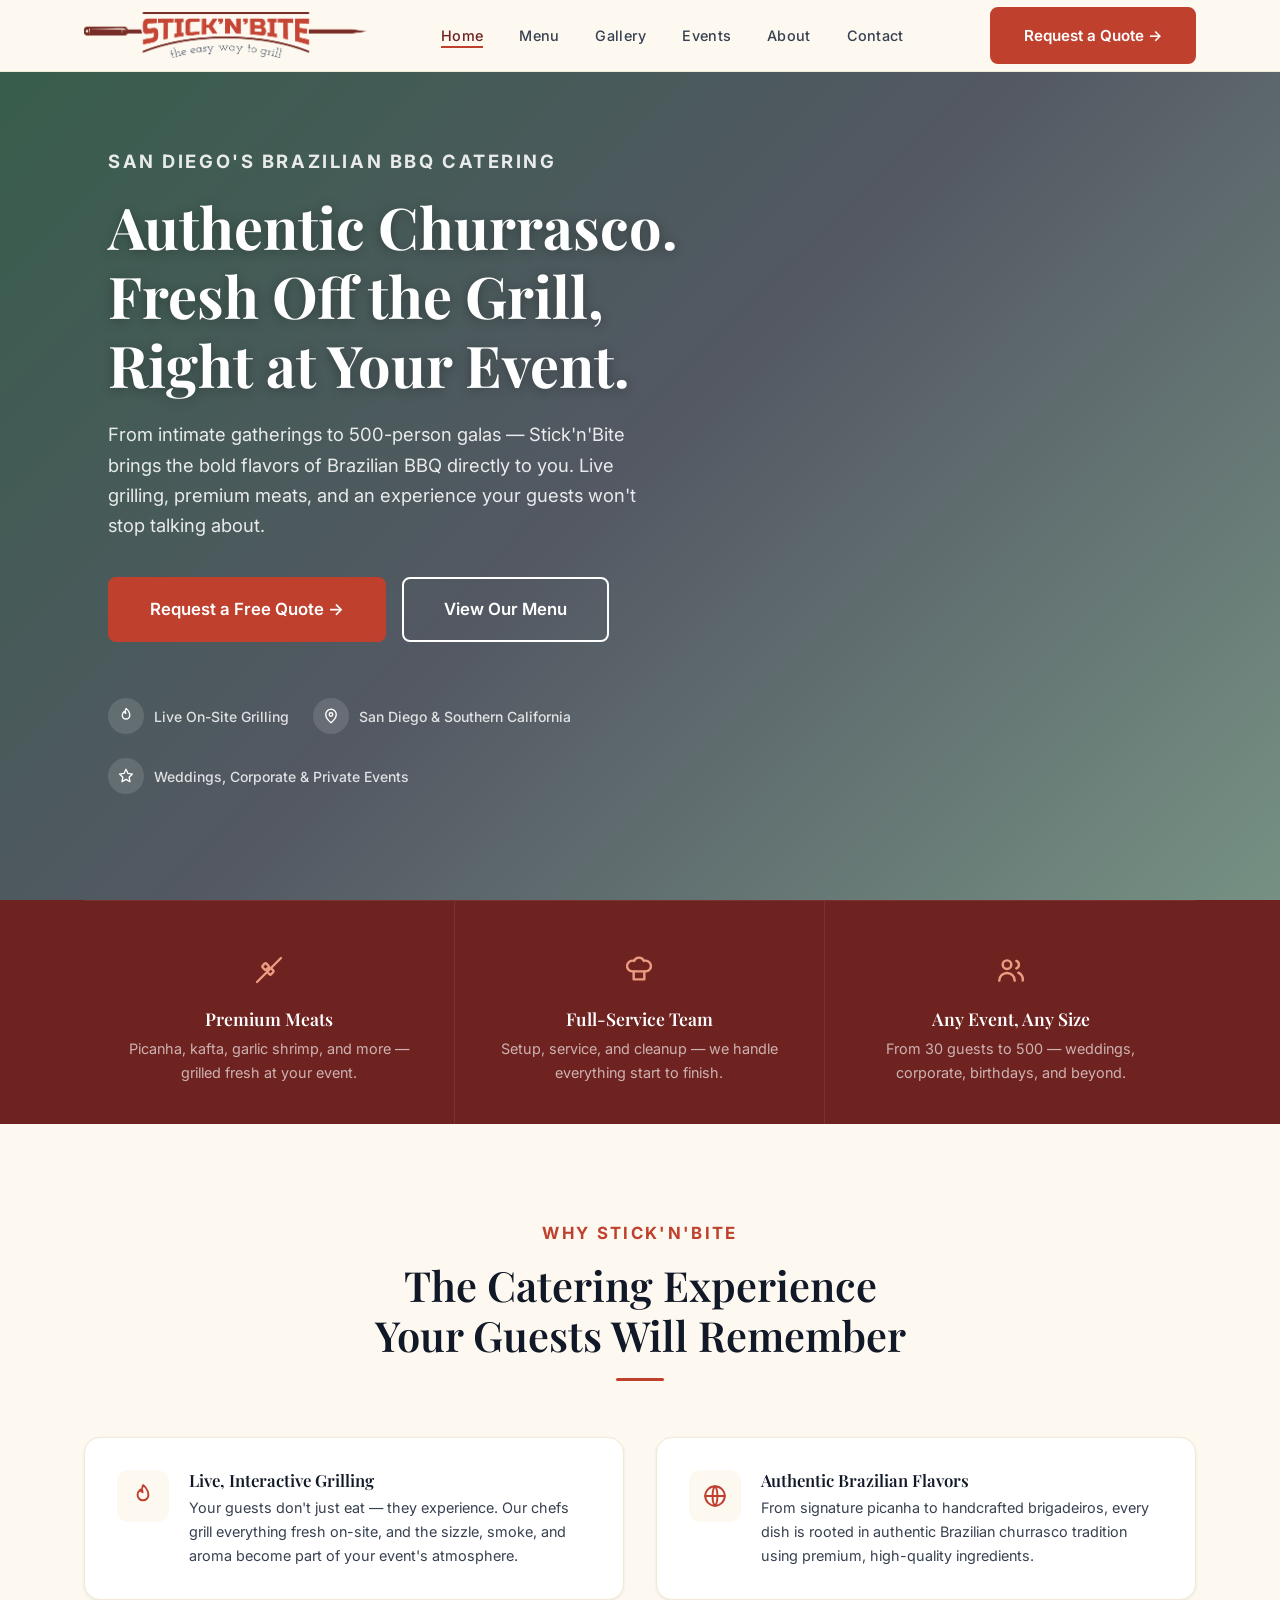
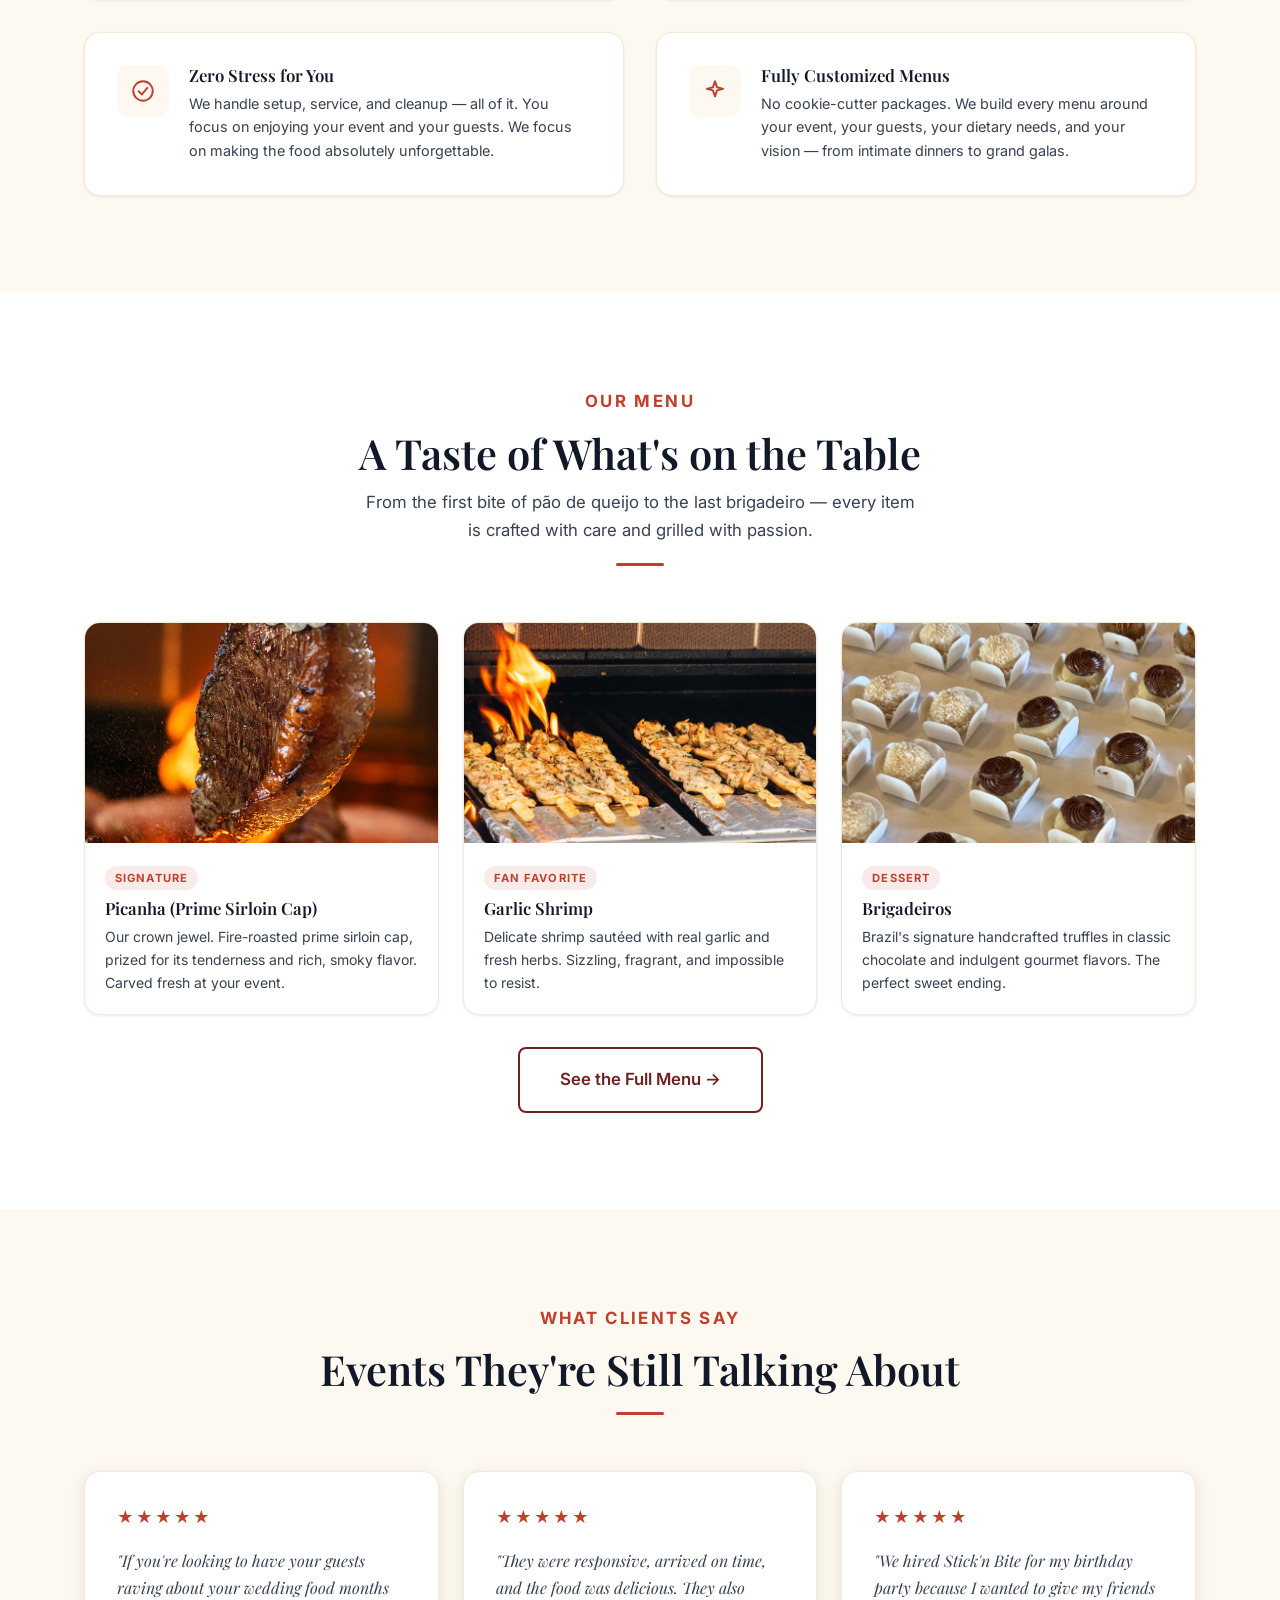
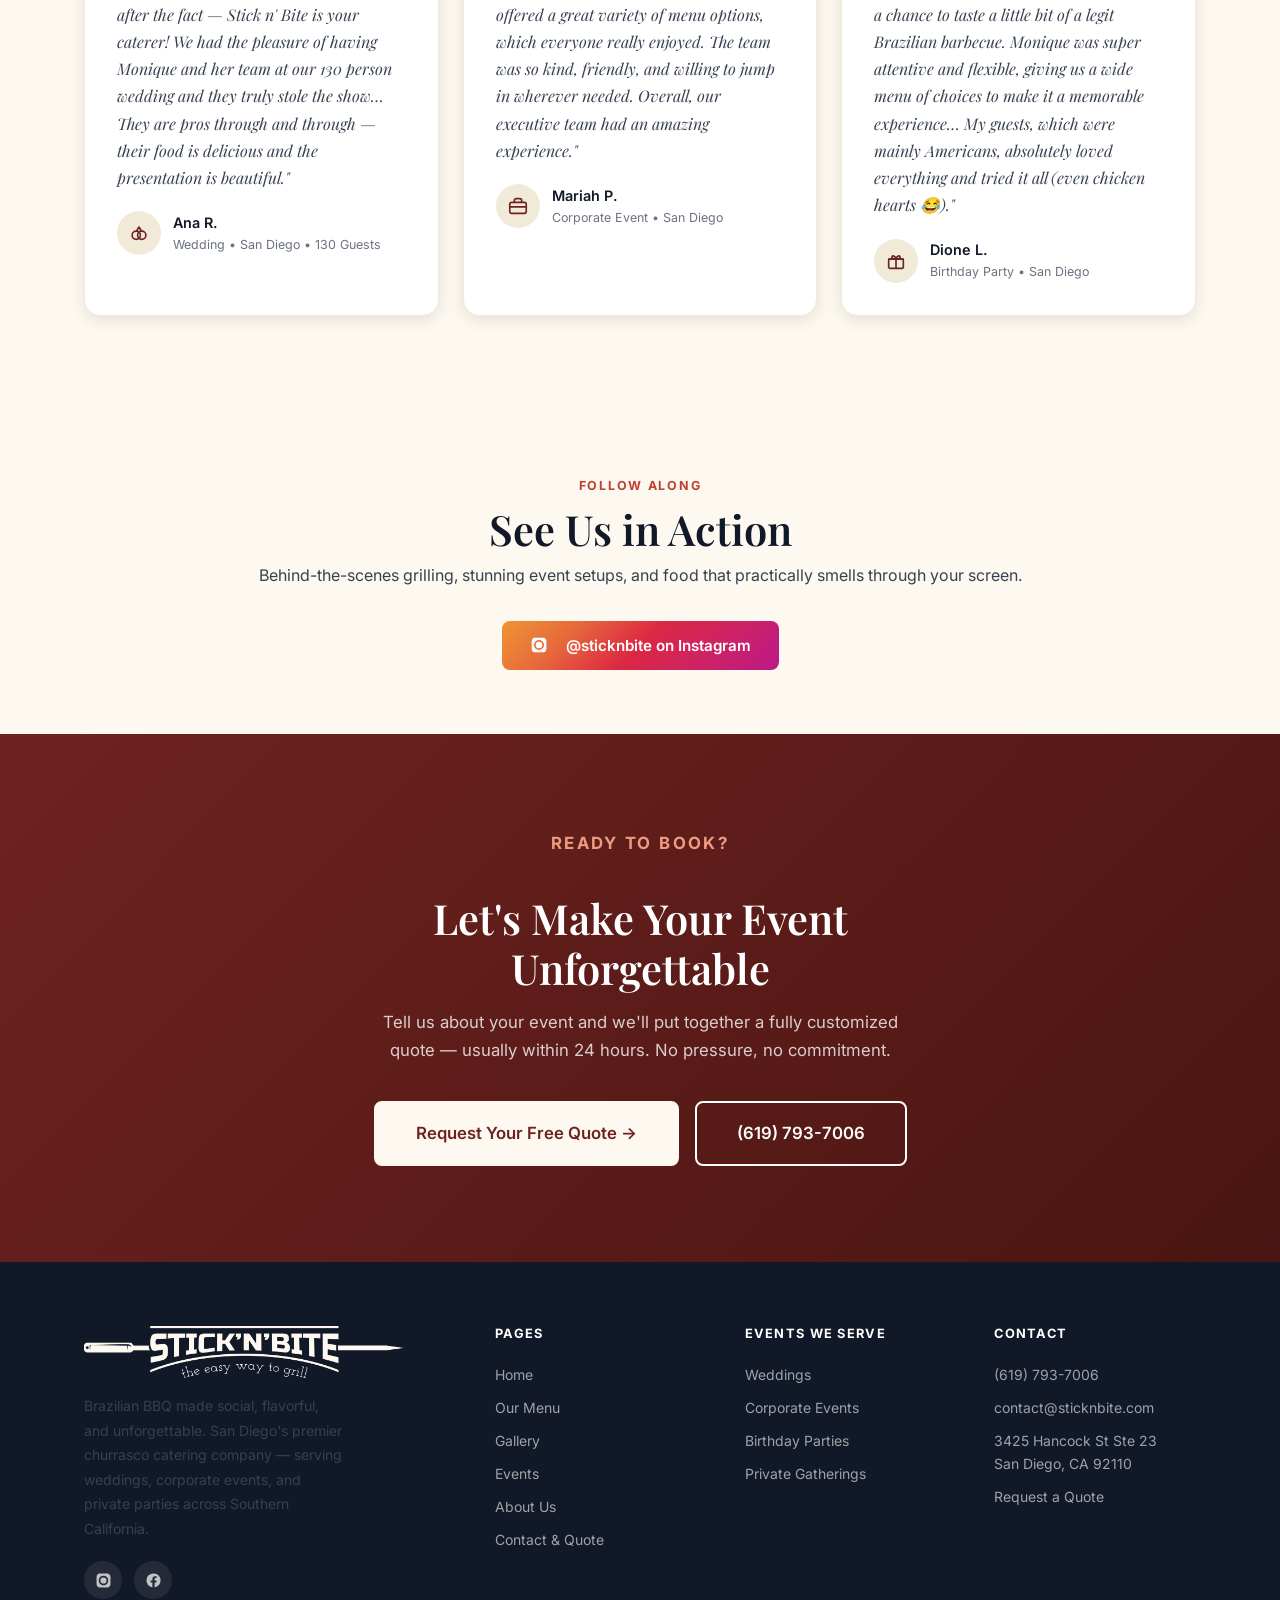
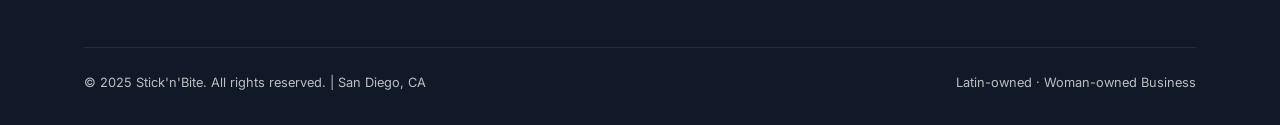
==== index.html @ 68f77a74 "Replace placeholder testimonials with real customer reviews Swap the six invented testimonials on th" ====
<!DOCTYPE html>
<html lang="en">
<head>
  <meta charset="UTF-8" />
  <meta name="viewport" content="width=device-width, initial-scale=1.0" />

  <!-- SEO Meta Tags -->
  <title>Stick'n'Bite | Brazilian BBQ Catering in San Diego, CA</title>
  <meta name="description" content="San Diego's premier Brazilian BBQ catering company. Authentic churrasco with picanha, garlic shrimp, pão de queijo & brigadeiros for weddings, corporate events, birthdays & private parties. Serving San Diego and Southern California." />
  <meta name="keywords" content="Brazilian BBQ catering San Diego, churrasco catering San Diego, wedding catering San Diego, corporate catering San Diego, picanha catering, Brazilian catering Southern California" />
  <meta name="author" content="Stick'n'Bite" />
  <link rel="canonical" href="https://www.sticknbite.com/" />

  <!-- Open Graph -->
  <meta property="og:type"        content="website" />
  <meta property="og:url"         content="https://www.sticknbite.com/" />
  <meta property="og:title"       content="Stick'n'Bite | Brazilian BBQ Catering in San Diego" />
  <meta property="og:description" content="Authentic Brazilian churrasco catering for weddings, corporate events & parties in San Diego. Fresh-grilled picanha, garlic shrimp & more — right at your event." />
  <meta property="og:image"       content="https://images.unsplash.com/photo-1529193591184-b1d58069ecdd?auto=format&fit=crop&w=1200&h=630&q=80" />

  <!-- Twitter Card -->
  <meta name="twitter:card"        content="summary_large_image" />
  <meta name="twitter:site"        content="@sticknbite" />
  <meta name="twitter:title"       content="Stick'n'Bite | Brazilian BBQ Catering in San Diego" />
  <meta name="twitter:description" content="Authentic Brazilian churrasco catering for weddings, corporate events & parties in San Diego." />
  <meta name="twitter:image"       content="https://images.unsplash.com/photo-1529193591184-b1d58069ecdd?auto=format&fit=crop&w=1200&h=630&q=80" />

  <!-- Facebook Pixel -->
  <script>!function(f,b,e,v,n,t,s){if(f.fbq)return;n=f.fbq=function(){n.callMethod?n.callMethod.apply(n,arguments):n.queue.push(arguments)};if(!f._fbq)f._fbq=n;n.push=n;n.loaded=!0;n.version='2.0';n.queue=[];t=b.createElement(e);t.async=!0;t.src=v;s=b.getElementsByTagName(e)[0];s.parentNode.insertBefore(t,s)}(window,document,'script','https://connect.facebook.net/en_US/fbevents.js');fbq('init','523336073977780');fbq('track','PageView');</script>

  <!-- JSON-LD Local Business Schema -->
  <script type="application/ld+json">
  {
    "@context": "https://schema.org",
    "@type": "CateringBusiness",
    "name": "Stick'n'Bite",
    "description": "Premium Brazilian BBQ catering in San Diego. Authentic churrasco for weddings, corporate events, birthdays, and private parties.",
    "url": "https://www.sticknbite.com",
    "telephone": "(619) 793-7006",
    "email": "contact@sticknbite.com",
    "address": {
      "@type": "PostalAddress",
      "streetAddress": "3425 Hancock St Ste 23",
      "addressLocality": "San Diego",
      "addressRegion": "CA",
      "postalCode": "92110",
      "addressCountry": "US"
    },
    "geo": {
      "@type": "GeoCoordinates",
      "latitude": "32.7439",
      "longitude": "-117.2043"
    },
    "areaServed": [
      { "@type": "City", "name": "San Diego" },
      { "@type": "State", "name": "Southern California" },
      { "@type": "City", "name": "Los Angeles" }
    ],
    "servesCuisine": ["Brazilian", "BBQ", "Churrasco"],
    "priceRange": "$$",
    "image": "https://images.unsplash.com/photo-1529193591184-b1d58069ecdd?auto=format&fit=crop&w=1200&q=80",
    "sameAs": [
      "https://www.instagram.com/sticknbite/",
      "https://www.facebook.com/sticknbitesd/"
    ]
  }
  </script>

  <link rel="stylesheet" href="style.css" />
  <link rel="icon" type="image/png" href="favicon.png" />
</head>
<body>

<!-- ===== NAVIGATION ===== -->
<nav class="nav nav-solid">
  <div class="nav-inner">
    <a class="nav-logo" href="index.html"><img src="logo.png" alt="Stick'n'Bite — the easy way to grill" class="nav-logo-img" /></a>
    <ul class="nav-links">
      <li><a href="index.html">Home</a></li>
      <li><a href="menu.html">Menu</a></li>
      <li><a href="gallery.html">Gallery</a></li>
      <li><a href="events.html">Events</a></li>
      <li><a href="about.html">About</a></li>
      <li><a href="contact.html">Contact</a></li>
    </ul>
    <a class="btn btn-primary nav-cta" href="contact.html">Request a Quote →</a>
    <button class="hamburger" aria-label="Open menu">
      <span></span><span></span><span></span>
    </button>
  </div>
</nav>
<div class="mobile-nav">
  <a href="index.html">Home</a>
  <a href="menu.html">Menu</a>
  <a href="gallery.html">Gallery</a>
  <a href="events.html">Events</a>
  <a href="about.html">About Us</a>
  <a href="contact.html">Contact</a>
  <a class="btn btn-primary" href="contact.html">Request a Quote →</a>
</div>

<!-- ===== HERO ===== -->
<section class="hero">
  <div class="hero-bg" style="background-image: url('https://images.unsplash.com/photo-1529193591184-b1d58069ecdd?auto=format&fit=crop&w=1920&q=80');"></div>
  <div class="hero-overlay"></div>
  <div class="container">
    <div class="hero-content">
      <p class="display-tag">San Diego's Brazilian BBQ Catering</p>
      <h1>Authentic Churrasco.<br>Fresh Off the Grill,<br>Right at Your Event.</h1>
      <p>From intimate gatherings to 500-person galas — Stick'n'Bite brings the bold flavors of Brazilian BBQ directly to you. Live grilling, premium meats, and an experience your guests won't stop talking about.</p>
      <div class="hero-btns">
        <a class="btn btn-primary btn-lg" href="contact.html">Request a Free Quote →</a>
        <a class="btn btn-outline btn-lg" href="menu.html">View Our Menu</a>
      </div>
      <div class="hero-badges">
        <div class="hero-badge">
          <div class="hero-badge-icon"><svg class="ico" viewBox="0 0 24 24" stroke="currentColor" stroke-width="1.8" stroke-linecap="round" stroke-linejoin="round" aria-hidden="true"><path d="M12 2s5 3.5 5 9a5 5 0 0 1-10 0c0-2 1-3.6 2.6-5 .3 1.3 1 2 2 2.5C11 6.6 11 4 12 2z"/></svg></div>
          <span>Live On-Site Grilling</span>
        </div>
        <div class="hero-badge">
          <div class="hero-badge-icon"><svg class="ico" viewBox="0 0 24 24" stroke="currentColor" stroke-width="1.8" stroke-linecap="round" stroke-linejoin="round" aria-hidden="true"><path d="M12 21s7-6 7-11a7 7 0 0 0-14 0c0 5 7 11 7 11z"/><circle cx="12" cy="10" r="2.4"/></svg></div>
          <span>San Diego & Southern California</span>
        </div>
        <div class="hero-badge">
          <div class="hero-badge-icon"><svg class="ico" viewBox="0 0 24 24" stroke="currentColor" stroke-width="1.8" stroke-linecap="round" stroke-linejoin="round" aria-hidden="true"><path d="M12 3l2.6 5.6 6 .8-4.4 4.2 1.1 6-5.3-3-5.3 3 1.1-6L3.4 9.4l6-.8z"/></svg></div>
          <span>Weddings, Corporate & Private Events</span>
        </div>
      </div>
    </div>
  </div>
</section>

<!-- ===== FEATURES STRIP ===== -->
<div class="features-strip">
  <div class="container">
    <div class="features-strip-inner">
      <div class="feature-item">
        <div class="feature-icon"><svg class="ico" viewBox="0 0 24 24" stroke="currentColor" stroke-width="1.8" stroke-linecap="round" stroke-linejoin="round" aria-hidden="true"><path d="M3 21L21 3"/><rect x="7.4" y="7.4" width="4" height="4" rx="1" transform="rotate(45 9.4 9.4)"/><rect x="11" y="11" width="4" height="4" rx="1" transform="rotate(45 13 13)"/></svg></div>
        <h3>Premium Meats</h3>
        <p>Picanha, kafta, garlic shrimp, and more — grilled fresh at your event.</p>
      </div>
      <div class="feature-item">
        <div class="feature-icon"><svg class="ico" viewBox="0 0 24 24" stroke="currentColor" stroke-width="1.8" stroke-linecap="round" stroke-linejoin="round" aria-hidden="true"><path d="M7 13a4 4 0 1 1 1.3-7.8 4 4 0 0 1 7.4 0A4 4 0 1 1 17 13z"/><path d="M8 13v6h8v-6"/></svg></div>
        <h3>Full-Service Team</h3>
        <p>Setup, service, and cleanup — we handle everything start to finish.</p>
      </div>
      <div class="feature-item">
        <div class="feature-icon"><svg class="ico" viewBox="0 0 24 24" stroke="currentColor" stroke-width="1.8" stroke-linecap="round" stroke-linejoin="round" aria-hidden="true"><circle cx="9" cy="8" r="3.2"/><path d="M3.2 20a5.8 5.8 0 0 1 11.6 0"/><path d="M16 5.2a3 3 0 0 1 0 5.6"/><path d="M17.5 14a5.8 5.8 0 0 1 3.3 6"/></svg></div>
        <h3>Any Event, Any Size</h3>
        <p>From 30 guests to 500 — weddings, corporate, birthdays, and beyond.</p>
      </div>
    </div>
  </div>
</div>

<!-- ===== WHY STICK'N'BITE ===== -->
<section class="section section-cream">
  <div class="container">
    <div class="section-header">
      <p class="display-tag">Why Stick'n'Bite</p>
      <h2>The Catering Experience<br>Your Guests Will Remember</h2>
      <div class="divider"></div>
    </div>
    <div class="why-grid">
      <div class="why-card">
        <div class="why-card-icon"><svg class="ico" viewBox="0 0 24 24" stroke="currentColor" stroke-width="1.8" stroke-linecap="round" stroke-linejoin="round" aria-hidden="true"><path d="M12 2s5 3.5 5 9a5 5 0 0 1-10 0c0-2 1-3.6 2.6-5 .3 1.3 1 2 2 2.5C11 6.6 11 4 12 2z"/></svg></div>
        <div>
          <h3>Live, Interactive Grilling</h3>
          <p>Your guests don't just eat — they experience. Our chefs grill everything fresh on-site, and the sizzle, smoke, and aroma become part of your event's atmosphere.</p>
        </div>
      </div>
      <div class="why-card">
        <div class="why-card-icon"><svg class="ico" viewBox="0 0 24 24" stroke="currentColor" stroke-width="1.8" stroke-linecap="round" stroke-linejoin="round" aria-hidden="true"><circle cx="12" cy="12" r="9"/><path d="M3 12h18"/><path d="M12 3c3 3 3 15 0 18M12 3c-3 3-3 15 0 18"/></svg></div>
        <div>
          <h3>Authentic Brazilian Flavors</h3>
          <p>From signature picanha to handcrafted brigadeiros, every dish is rooted in authentic Brazilian churrasco tradition using premium, high-quality ingredients.</p>
        </div>
      </div>
      <div class="why-card">
        <div class="why-card-icon"><svg class="ico" viewBox="0 0 24 24" stroke="currentColor" stroke-width="1.8" stroke-linecap="round" stroke-linejoin="round" aria-hidden="true"><circle cx="12" cy="12" r="9"/><path d="M8 12.2l3 3 5-6"/></svg></div>
        <div>
          <h3>Zero Stress for You</h3>
          <p>We handle setup, service, and cleanup — all of it. You focus on enjoying your event and your guests. We focus on making the food absolutely unforgettable.</p>
        </div>
      </div>
      <div class="why-card">
        <div class="why-card-icon"><svg class="ico" viewBox="0 0 24 24" stroke="currentColor" stroke-width="1.8" stroke-linecap="round" stroke-linejoin="round" aria-hidden="true"><path d="M12 3l1.9 5.6L19.5 10l-5.6 1.4L12 17l-1.9-5.6L4.5 10l5.6-1.4z"/></svg></div>
        <div>
          <h3>Fully Customized Menus</h3>
          <p>No cookie-cutter packages. We build every menu around your event, your guests, your dietary needs, and your vision — from intimate dinners to grand galas.</p>
        </div>
      </div>
    </div>
  </div>
</section>

<!-- ===== MENU PREVIEW ===== -->
<section class="section">
  <div class="container">
    <div class="section-header">
      <p class="display-tag">Our Menu</p>
      <h2>A Taste of What's on the Table</h2>
      <p>From the first bite of pão de queijo to the last brigadeiro — every item is crafted with care and grilled with passion.</p>
      <div class="divider"></div>
    </div>
    <div class="menu-preview-grid">
      <div class="menu-card">
        <img class="menu-card-img" src="images/picanha.jpg" alt="Picanha prime sirloin cap — Stick'n'Bite signature dish" loading="lazy" />
        <div class="menu-card-body">
          <span class="menu-card-tag">Signature</span>
          <h3>Picanha (Prime Sirloin Cap)</h3>
          <p>Our crown jewel. Fire-roasted prime sirloin cap, prized for its tenderness and rich, smoky flavor. Carved fresh at your event.</p>
        </div>
      </div>
      <div class="menu-card">
        <img class="menu-card-img" src="images/garlic-shrimp.jpg" alt="Garlic shrimp skewer catering" loading="lazy" />
        <div class="menu-card-body">
          <span class="menu-card-tag">Fan Favorite</span>
          <h3>Garlic Shrimp</h3>
          <p>Delicate shrimp sautéed with real garlic and fresh herbs. Sizzling, fragrant, and impossible to resist.</p>
        </div>
      </div>
      <div class="menu-card">
        <img class="menu-card-img" src="images/brigadeiros.jpg" alt="Brigadeiros — Brazilian chocolate truffles dessert" loading="lazy" />
        <div class="menu-card-body">
          <span class="menu-card-tag">Dessert</span>
          <h3>Brigadeiros</h3>
          <p>Brazil's signature handcrafted truffles in classic chocolate and indulgent gourmet flavors. The perfect sweet ending.</p>
        </div>
      </div>
    </div>
    <div class="text-center mt-8">
      <a class="btn btn-outline-dark btn-lg" href="menu.html">See the Full Menu →</a>
    </div>
  </div>
</section>

<!-- ===== TESTIMONIALS ===== -->
<section class="section section-cream">
  <div class="container">
    <div class="section-header">
      <p class="display-tag">What Clients Say</p>
      <h2>Events They're Still Talking About</h2>
      <div class="divider"></div>
    </div>
    <div class="testimonials-grid">
      <div class="testimonial-card">
        <div class="testimonial-stars">★★★★★</div>
        <blockquote>"If you're looking to have your guests raving about your wedding food months after the fact — Stick n' Bite is your caterer! We had the pleasure of having Monique and her team at our 130 person wedding and they truly stole the show… They are pros through and through — their food is delicious and the presentation is beautiful."</blockquote>
        <div class="testimonial-author">
          <div class="testimonial-avatar"><svg class="ico" viewBox="0 0 24 24" stroke="currentColor" stroke-width="1.8" stroke-linecap="round" stroke-linejoin="round" aria-hidden="true"><circle cx="9" cy="14.5" r="4.5"/><circle cx="15" cy="14.5" r="4.5"/><path d="M9.5 9.5L12 5.5l2.5 4"/></svg></div>
          <div>
            <div class="testimonial-name">Ana R.</div>
            <div class="testimonial-event">Wedding • San Diego • 130 Guests</div>
          </div>
        </div>
      </div>
      <div class="testimonial-card">
        <div class="testimonial-stars">★★★★★</div>
        <blockquote>"They were responsive, arrived on time, and the food was delicious. They also offered a great variety of menu options, which everyone really enjoyed. The team was so kind, friendly, and willing to jump in wherever needed. Overall, our executive team had an amazing experience."</blockquote>
        <div class="testimonial-author">
          <div class="testimonial-avatar"><svg class="ico" viewBox="0 0 24 24" stroke="currentColor" stroke-width="1.8" stroke-linecap="round" stroke-linejoin="round" aria-hidden="true"><rect x="3" y="8" width="18" height="12" rx="2"/><path d="M8 8V6a2 2 0 0 1 2-2h4a2 2 0 0 1 2 2v2"/><path d="M3 13h18"/></svg></div>
          <div>
            <div class="testimonial-name">Mariah P.</div>
            <div class="testimonial-event">Corporate Event • San Diego</div>
          </div>
        </div>
      </div>
      <div class="testimonial-card">
        <div class="testimonial-stars">★★★★★</div>
        <blockquote>"We hired Stick'n Bite for my birthday party because I wanted to give my friends a chance to taste a little bit of a legit Brazilian barbecue. Monique was super attentive and flexible, giving us a wide menu of choices to make it a memorable experience… My guests, which were mainly Americans, absolutely loved everything and tried it all (even chicken hearts 😂)."</blockquote>
        <div class="testimonial-author">
          <div class="testimonial-avatar"><svg class="ico" viewBox="0 0 24 24" stroke="currentColor" stroke-width="1.8" stroke-linecap="round" stroke-linejoin="round" aria-hidden="true"><rect x="4" y="10" width="16" height="10" rx="1.5"/><path d="M4 10h16M12 10v10"/><path d="M12 10C11 6 8 5.5 7.5 7.5S10 10 12 10zM12 10c1-4 4-4.5 4.5-2.5S14 10 12 10z"/></svg></div>
          <div>
            <div class="testimonial-name">Dione L.</div>
            <div class="testimonial-event">Birthday Party • San Diego</div>
          </div>
        </div>
      </div>
    </div>
  </div>
</section>

<!-- ===== INSTAGRAM STRIP ===== -->
<div class="ig-strip">
  <div class="container">
    <p class="display-tag">Follow Along</p>
    <h2>See Us in Action</h2>
    <p>Behind-the-scenes grilling, stunning event setups, and food that practically smells through your screen.</p>
    <a class="ig-btn" href="https://www.instagram.com/sticknbite/" target="_blank" rel="noopener">
      <svg class="ico-b" viewBox="0 0 24 24" style="width:18px;height:18px;vertical-align:-3px;margin-right:6px;" aria-hidden="true"><path d="M12 2.2c3.2 0 3.6 0 4.9.07 1.17.05 1.8.25 2.23.42.56.22.96.48 1.38.9.42.42.68.82.9 1.38.17.42.37 1.05.42 2.23.06 1.27.07 1.65.07 4.85s0 3.58-.07 4.85c-.05 1.18-.25 1.8-.42 2.23a3.7 3.7 0 0 1-.9 1.38 3.7 3.7 0 0 1-1.38.9c-.42.17-1.05.37-2.23.42-1.27.06-1.65.07-4.85.07s-3.58 0-4.85-.07c-1.18-.05-1.8-.25-2.23-.42a3.7 3.7 0 0 1-1.38-.9 3.7 3.7 0 0 1-.9-1.38c-.17-.42-.37-1.05-.42-2.23C2.2 15.6 2.2 15.2 2.2 12s0-3.58.07-4.85c.05-1.18.25-1.8.42-2.23.22-.56.48-.96.9-1.38.42-.42.82-.68 1.38-.9.42-.17 1.05-.37 2.23-.42C8.4 2.2 8.8 2.2 12 2.2zm0 3.05A6.75 6.75 0 1 0 12 18.75 6.75 6.75 0 0 0 12 5.25zm0 11.13A4.38 4.38 0 1 1 12 7.62a4.38 4.38 0 0 1 0 8.76zM19.85 5a1.58 1.58 0 1 1-3.15 0 1.58 1.58 0 0 1 3.15 0z"/></svg> &nbsp;@sticknbite on Instagram
    </a>
  </div>
</div>

<!-- ===== CTA ===== -->
<section class="cta-section">
  <div class="container">
    <p class="display-tag">Ready to Book?</p>
    <h2 class="text-white">Let's Make Your Event<br>Unforgettable</h2>
    <p>Tell us about your event and we'll put together a fully customized quote — usually within 24 hours. No pressure, no commitment.</p>
    <div class="cta-btns">
      <a class="btn btn-primary btn-lg" href="contact.html">Request Your Free Quote →</a>
      <a class="btn btn-outline btn-lg" href="tel:6197937006">(619) 793-7006</a>
    </div>
  </div>
</section>

<!-- ===== FOOTER ===== -->
<footer class="footer">
  <div class="container">
    <div class="footer-grid">
      <div class="footer-brand">
        <a class="footer-logo" href="index.html"><img src="logo-light.png" alt="Stick'n'Bite" class="footer-logo-img" /></a>
        <p>Brazilian BBQ made social, flavorful, and unforgettable. San Diego's premier churrasco catering company — serving weddings, corporate events, and private parties across Southern California.</p>
        <div class="footer-social">
          <a class="social-link" href="https://www.instagram.com/sticknbite/" target="_blank" rel="noopener" aria-label="Instagram"><svg class="ico-b" viewBox="0 0 24 24" aria-hidden="true"><path d="M12 2.2c3.2 0 3.6 0 4.9.07 1.17.05 1.8.25 2.23.42.56.22.96.48 1.38.9.42.42.68.82.9 1.38.17.42.37 1.05.42 2.23.06 1.27.07 1.65.07 4.85s0 3.58-.07 4.85c-.05 1.18-.25 1.8-.42 2.23a3.7 3.7 0 0 1-.9 1.38 3.7 3.7 0 0 1-1.38.9c-.42.17-1.05.37-2.23.42-1.27.06-1.65.07-4.85.07s-3.58 0-4.85-.07c-1.18-.05-1.8-.25-2.23-.42a3.7 3.7 0 0 1-1.38-.9 3.7 3.7 0 0 1-.9-1.38c-.17-.42-.37-1.05-.42-2.23C2.2 15.6 2.2 15.2 2.2 12s0-3.58.07-4.85c.05-1.18.25-1.8.42-2.23.22-.56.48-.96.9-1.38.42-.42.82-.68 1.38-.9.42-.17 1.05-.37 2.23-.42C8.4 2.2 8.8 2.2 12 2.2zm0 3.05A6.75 6.75 0 1 0 12 18.75 6.75 6.75 0 0 0 12 5.25zm0 11.13A4.38 4.38 0 1 1 12 7.62a4.38 4.38 0 0 1 0 8.76zM19.85 5a1.58 1.58 0 1 1-3.15 0 1.58 1.58 0 0 1 3.15 0z"/></svg></a>
          <a class="social-link" href="https://www.facebook.com/sticknbitesd/" target="_blank" rel="noopener" aria-label="Facebook"><svg class="ico-b" viewBox="0 0 24 24" aria-hidden="true"><path d="M22 12a10 10 0 1 0-11.56 9.88v-6.99H7.9V12h2.54V9.8c0-2.5 1.49-3.89 3.77-3.89 1.09 0 2.24.2 2.24.2v2.46h-1.26c-1.24 0-1.63.77-1.63 1.56V12h2.78l-.44 2.89h-2.34v6.99A10 10 0 0 0 22 12z"/></svg></a>
        </div>
      </div>
      <div class="footer-col">
        <h4>Pages</h4>
        <a href="index.html">Home</a>
        <a href="menu.html">Our Menu</a>
        <a href="gallery.html">Gallery</a>
        <a href="events.html">Events</a>
        <a href="about.html">About Us</a>
        <a href="contact.html">Contact & Quote</a>
      </div>
      <div class="footer-col">
        <h4>Events We Serve</h4>
        <a href="events.html">Weddings</a>
        <a href="events.html">Corporate Events</a>
        <a href="events.html">Birthday Parties</a>
        <a href="events.html">Private Gatherings</a>
      </div>
      <div class="footer-col">
        <h4>Contact</h4>
        <a href="tel:6197937006">(619) 793-7006</a>
        <a href="mailto:contact@sticknbite.com">contact@sticknbite.com</a>
        <a href="#">3425 Hancock St Ste 23<br>San Diego, CA 92110</a>
        <a href="contact.html">Request a Quote</a>
      </div>
    </div>
    <div class="footer-bottom">
      <span>© 2025 Stick'n'Bite. All rights reserved. | San Diego, CA</span>
      <span>Latin-owned · Woman-owned Business</span>
    </div>
  </div>
</footer>

<script src="main.js"></script>
</body>
</html>
---- style.css ----
/* ============================================================
   STICK'N'BITE — Global Stylesheet
   Brand: Brazilian BBQ Catering | San Diego, CA
   ============================================================ */

/* === GOOGLE FONTS === */
@import url('https://fonts.googleapis.com/css2?family=Playfair+Display:ital,wght@0,400;0,600;0,700;1,400;1,600&family=Inter:wght@300;400;500;600;700&display=swap');

/* === CSS VARIABLES === */
:root {
  --green-dark:   #6E2320;
  --green:        #832A25;
  --green-light:  #C0402E;
  --gold:         #C0402E;
  --gold-light:   #D9583F;
  --accent-soft:  #ED9C82;
  --slate:        #3B4E5C;
  --cream:        #FDF8F0;
  --cream-dark:   #F2EAD8;
  --charcoal:     #111827;
  --gray-dark:    #374151;
  --gray:         #6B7280;
  --gray-light:   #F3F4F6;
  --white:        #FFFFFF;
  --shadow-sm:    0 1px 3px rgba(0,0,0,0.08);
  --shadow:       0 4px 16px rgba(0,0,0,0.10);
  --shadow-lg:    0 8px 32px rgba(0,0,0,0.16);
  --radius:       8px;
  --radius-lg:    16px;
  --transition:   0.25s ease;
  --max-w:        1160px;
  --nav-h:        72px;
  --font-display: 'Playfair Display', Georgia, serif;
  --font-body:    'Inter', system-ui, sans-serif;
}

/* === RESET === */
*, *::before, *::after { box-sizing: border-box; margin: 0; padding: 0; }
html { scroll-behavior: smooth; font-size: 16px; }
body {
  font-family: var(--font-body);
  color: var(--charcoal);
  background: var(--white);
  line-height: 1.65;
  -webkit-font-smoothing: antialiased;
}
img { display: block; max-width: 100%; height: auto; }
a  { color: inherit; text-decoration: none; }
ul { list-style: none; }
button, input, select, textarea { font-family: inherit; }

/* === TYPOGRAPHY === */
h1, h2, h3, h4 { font-family: var(--font-display); line-height: 1.2; }
h1 { font-size: clamp(2.2rem, 5vw, 3.6rem); font-weight: 700; }
h2 { font-size: clamp(1.8rem, 4vw, 2.6rem); font-weight: 600; }
h3 { font-size: clamp(1.2rem, 3vw, 1.5rem); font-weight: 600; }
h4 { font-size: 1.1rem; font-weight: 600; }
p  { font-size: 1rem; color: var(--gray-dark); }

.display-tag {
  font-family: var(--font-body);
  font-size: 0.78rem;
  font-weight: 700;
  letter-spacing: 0.14em;
  text-transform: uppercase;
  color: var(--gold);
}

/* === LAYOUT === */
.container { width: 100%; max-width: var(--max-w); margin: 0 auto; padding: 0 24px; }
.section    { padding: 96px 0; }
.section-sm { padding: 64px 0; }
.section-dark  { background: var(--green-dark); color: var(--white); }
.section-cream { background: var(--cream); }
.section-charcoal { background: var(--charcoal); color: var(--white); }

/* Legible accents on dark maroon backgrounds */
.section-dark .display-tag,
.page-hero .display-tag,
.cta-section .display-tag { color: var(--accent-soft); }
.section-dark .divider { background: var(--accent-soft); }

.section-header { text-align: center; margin-bottom: 56px; }
.section-header h2 { margin-bottom: 12px; }
.section-header p  { max-width: 560px; margin: 0 auto; font-size: 1.05rem; }
.section-header .display-tag { margin-bottom: 12px; }
.section-header .divider {
  width: 48px; height: 3px;
  background: var(--gold);
  margin: 18px auto 0;
  border-radius: 2px;
}

/* === BUTTONS === */
.btn {
  display: inline-flex;
  align-items: center;
  gap: 8px;
  padding: 14px 32px;
  border-radius: var(--radius);
  font-family: var(--font-body);
  font-size: 0.95rem;
  font-weight: 600;
  cursor: pointer;
  transition: all var(--transition);
  border: 2px solid transparent;
  white-space: nowrap;
}
.btn-primary {
  background: var(--gold);
  color: var(--white);
  border-color: var(--gold);
}
.btn-primary:hover {
  background: var(--gold-light);
  border-color: var(--gold-light);
  transform: translateY(-2px);
  box-shadow: 0 6px 20px rgba(192,64,46,0.35);
}
.btn-outline {
  background: transparent;
  color: var(--white);
  border-color: var(--white);
}
.btn-outline:hover {
  background: var(--white);
  color: var(--green-dark);
  transform: translateY(-2px);
}
.btn-outline-dark {
  background: transparent;
  color: var(--green-dark);
  border-color: var(--green-dark);
}
.btn-outline-dark:hover {
  background: var(--green-dark);
  color: var(--white);
  transform: translateY(-2px);
}
.btn-lg { padding: 17px 40px; font-size: 1.05rem; }

/* === NAVIGATION === */
.nav {
  position: fixed;
  top: 0; left: 0; right: 0;
  z-index: 1000;
  height: var(--nav-h);
  display: flex;
  align-items: center;
  transition: background var(--transition), box-shadow var(--transition);
}
.nav.scrolled {
  background: rgba(253,248,240,0.97);
  backdrop-filter: blur(12px);
  box-shadow: 0 2px 16px rgba(0,0,0,0.10);
  border-bottom: 1px solid var(--cream-dark);
}
.nav.nav-solid {
  background: var(--cream);
  border-bottom: 1px solid var(--cream-dark);
}
.nav-inner {
  display: flex;
  align-items: center;
  justify-content: space-between;
  width: 100%;
  max-width: var(--max-w);
  margin: 0 auto;
  padding: 0 24px;
}
.nav-logo {
  font-family: var(--font-display);
  font-size: 1.45rem;
  font-weight: 700;
  color: var(--white);
  letter-spacing: 0.01em;
}
.nav-logo span { color: var(--gold); }
.nav-logo-img { height: 46px; width: auto; display: block; }
.nav-links {
  display: flex;
  align-items: center;
  gap: 36px;
}
.nav-links a {
  color: var(--gray-dark);
  font-size: 0.9rem;
  font-weight: 500;
  letter-spacing: 0.02em;
  transition: color var(--transition);
  position: relative;
}
.nav-links a::after {
  content: '';
  position: absolute;
  bottom: -4px; left: 0; right: 0;
  height: 2px;
  background: var(--gold);
  transform: scaleX(0);
  transition: transform var(--transition);
}
.nav-links a:hover, .nav-links a.active { color: var(--green-dark); }
.nav-links a:hover::after, .nav-links a.active::after { transform: scaleX(1); }
.nav-cta { margin-left: 12px; }
.hamburger {
  display: none;
  flex-direction: column;
  gap: 5px;
  cursor: pointer;
  padding: 4px;
  background: none;
  border: none;
}
.hamburger span {
  display: block;
  width: 24px;
  height: 2px;
  background: var(--green-dark);
  border-radius: 2px;
  transition: all var(--transition);
}
.hamburger.open span:nth-child(1) { transform: translateY(7px) rotate(45deg); }
.hamburger.open span:nth-child(2) { opacity: 0; }
.hamburger.open span:nth-child(3) { transform: translateY(-7px) rotate(-45deg); }

/* Mobile nav */
.mobile-nav {
  position: fixed;
  top: var(--nav-h); left: 0; right: 0;
  background: var(--cream);
  padding: 24px;
  display: none;
  flex-direction: column;
  gap: 4px;
  z-index: 999;
  border-top: 1px solid var(--cream-dark);
  box-shadow: 0 8px 24px rgba(0,0,0,0.15);
}
.mobile-nav.open { display: flex; }
.mobile-nav a {
  color: var(--gray-dark);
  font-size: 1rem;
  font-weight: 500;
  padding: 12px 8px;
  border-bottom: 1px solid rgba(0,0,0,0.06);
  transition: color var(--transition);
}
.mobile-nav a:hover { color: var(--green-dark); }
.mobile-nav .btn { margin-top: 16px; text-align: center; justify-content: center; }

/* === HERO === */
.hero {
  position: relative;
  min-height: 100vh;
  display: flex;
  align-items: center;
  overflow: hidden;
}
.hero-bg {
  position: absolute;
  inset: 0;
  background-size: cover;
  background-position: center;
  background-attachment: fixed;
}
.hero-overlay {
  position: absolute;
  inset: 0;
  background: linear-gradient(
    135deg,
    rgba(26,71,49,0.88) 0%,
    rgba(17,24,39,0.72) 50%,
    rgba(26,71,49,0.60) 100%
  );
}
.hero-content {
  position: relative;
  z-index: 1;
  max-width: 720px;
  padding: 120px 24px 80px;
}
.hero-content .display-tag { margin-bottom: 16px; }
.hero-content h1 {
  color: var(--white);
  margin-bottom: 20px;
  text-shadow: 0 2px 12px rgba(0,0,0,0.3);
}
.hero-content p {
  color: rgba(255,255,255,0.88);
  font-size: 1.15rem;
  margin-bottom: 36px;
  max-width: 560px;
}
.hero-btns { display: flex; gap: 16px; flex-wrap: wrap; }
.hero-badges {
  display: flex;
  gap: 24px;
  margin-top: 56px;
  flex-wrap: wrap;
}
.hero-badge {
  display: flex;
  align-items: center;
  gap: 10px;
  color: rgba(255,255,255,0.82);
  font-size: 0.875rem;
  font-weight: 500;
}
.hero-badge-icon {
  width: 36px; height: 36px;
  background: rgba(255,255,255,0.12);
  border-radius: 50%;
  display: flex;
  align-items: center;
  justify-content: center;
  font-size: 1rem;
}

/* Page hero (inner pages) */
.page-hero {
  padding: calc(var(--nav-h) + 64px) 0 64px;
  background: var(--green-dark);
  text-align: center;
  color: var(--white);
}
.page-hero h1 { margin-bottom: 12px; }
.page-hero p { color: rgba(255,255,255,0.78); max-width: 520px; margin: 0 auto; font-size: 1.05rem; }

/* === FEATURES STRIP === */
.features-strip {
  background: var(--green-dark);
  padding: 0;
}
.features-strip-inner {
  display: grid;
  grid-template-columns: repeat(3, 1fr);
  border-top: 1px solid rgba(255,255,255,0.08);
}
.feature-item {
  padding: 40px 36px;
  border-right: 1px solid rgba(255,255,255,0.08);
  text-align: center;
}
.feature-item:last-child { border-right: none; }
.feature-icon { font-size: 2rem; margin-bottom: 14px; }
.feature-item h3 { color: var(--white); font-size: 1.1rem; margin-bottom: 8px; }
.feature-item p  { color: rgba(255,255,255,0.65); font-size: 0.9rem; }

/* === WHY SECTION === */
.why-grid {
  display: grid;
  grid-template-columns: repeat(2, 1fr);
  gap: 32px;
  margin-top: 8px;
}
.why-card {
  display: flex;
  gap: 20px;
  padding: 32px;
  background: var(--white);
  border-radius: var(--radius-lg);
  border: 1px solid var(--cream-dark);
  box-shadow: var(--shadow-sm);
  transition: box-shadow var(--transition), transform var(--transition);
}
.why-card:hover { box-shadow: var(--shadow); transform: translateY(-3px); }
.why-card-icon {
  flex-shrink: 0;
  width: 52px; height: 52px;
  background: var(--cream);
  border-radius: 12px;
  display: flex;
  align-items: center;
  justify-content: center;
  font-size: 1.5rem;
}
.why-card h3 { font-size: 1.05rem; margin-bottom: 6px; }
.why-card p  { font-size: 0.9rem; }

/* === MENU PREVIEW === */
.menu-preview-grid {
  display: grid;
  grid-template-columns: repeat(3, 1fr);
  gap: 24px;
}
.menu-card {
  border-radius: var(--radius-lg);
  overflow: hidden;
  background: var(--white);
  box-shadow: var(--shadow-sm);
  border: 1px solid var(--cream-dark);
  transition: box-shadow var(--transition), transform var(--transition);
}
.menu-card:hover { box-shadow: var(--shadow-lg); transform: translateY(-4px); }
.menu-card-img {
  width: 100%;
  height: 220px;
  object-fit: cover;
}
.menu-card-body { padding: 20px; }
.menu-card-body h3 { font-size: 1.05rem; margin-bottom: 6px; }
.menu-card-body p  { font-size: 0.875rem; }
.menu-card-tag {
  display: inline-block;
  font-size: 0.7rem;
  font-weight: 700;
  letter-spacing: 0.1em;
  text-transform: uppercase;
  color: var(--gold);
  background: rgba(192,64,46,0.1);
  padding: 3px 10px;
  border-radius: 100px;
  margin-bottom: 8px;
}

/* === FULL MENU PAGE === */
.menu-category { margin-bottom: 72px; }
.menu-category-header {
  display: flex;
  align-items: center;
  gap: 16px;
  margin-bottom: 32px;
  padding-bottom: 16px;
  border-bottom: 2px solid var(--cream-dark);
}
.menu-category-icon { font-size: 1.8rem; }
.menu-category-header h2 { font-size: 1.8rem; }

.menu-items-grid {
  display: grid;
  grid-template-columns: repeat(2, 1fr);
  gap: 20px;
}
.menu-item {
  padding: 24px;
  background: var(--white);
  border: 1px solid var(--cream-dark);
  border-radius: var(--radius);
  transition: border-color var(--transition), box-shadow var(--transition);
}
.menu-item:hover { border-color: var(--green-light); box-shadow: var(--shadow-sm); }
.menu-item h4 { margin-bottom: 6px; color: var(--green-dark); }
.menu-item p  { font-size: 0.875rem; }
.menu-item-featured {
  border-color: var(--gold);
  background: linear-gradient(135deg, #FFF6F3 0%, #FDECE6 100%);
}
.menu-featured-badge {
  font-size: 0.68rem;
  font-weight: 700;
  letter-spacing: 0.1em;
  text-transform: uppercase;
  color: var(--gold);
  background: rgba(192,64,46,0.12);
  padding: 2px 10px;
  border-radius: 100px;
  display: inline-block;
  margin-bottom: 8px;
}

/* === INLINE SVG ICONS === */
svg.ico  { display:inline-block; vertical-align:middle; fill:none; }
svg.ico-b{ display:inline-block; vertical-align:middle; fill:currentColor; }
.menu-category-icon { color: var(--gold); display:inline-flex; }
.menu-category-icon svg.ico { width:26px; height:26px; }
.feature-icon    { color: var(--accent-soft); }
.feature-icon svg.ico { width:32px; height:32px; }
.why-card-icon   { color: var(--gold); }
.why-card-icon svg.ico { width:26px; height:26px; }
.about-pillar-icon { color: var(--gold); }
.about-pillar-icon svg.ico { width:18px; height:18px; }
.contact-detail-icon { color: var(--gold); }
.contact-detail-icon svg.ico { width:22px; height:22px; }
.testimonial-avatar { color: var(--green-dark); }
.testimonial-avatar svg.ico { width:22px; height:22px; }
.hero-badge-icon { color:#fff; }
.hero-badge-icon svg.ico { width:18px; height:18px; }
.display-tag svg.ico { width:15px; height:15px; margin-right:7px; vertical-align:-2px; }
.social-link svg.ico-b { width:17px; height:17px; }
.ig-handle svg.ico-b { width:18px; height:18px; vertical-align:-3px; margin-right:6px; }

/* === PRICING / PACKAGES === */
.pricing-grid {
  display: grid;
  grid-template-columns: repeat(3, 1fr);
  gap: 24px;
  align-items: stretch;
}
.price-card {
  background: var(--white);
  border: 1px solid var(--cream-dark);
  border-radius: var(--radius-lg);
  padding: 40px 30px;
  display: flex;
  flex-direction: column;
  text-align: center;
  box-shadow: var(--shadow-sm);
  transition: box-shadow var(--transition), transform var(--transition);
}
.price-card:hover { box-shadow: var(--shadow-lg); transform: translateY(-4px); }
.price-card-featured {
  border: 2px solid var(--gold);
  box-shadow: var(--shadow);
  position: relative;
}
.price-badge {
  position: absolute;
  top: -13px; left: 50%;
  transform: translateX(-50%);
  background: var(--gold);
  color: var(--white);
  font-size: 0.7rem;
  font-weight: 700;
  letter-spacing: 0.1em;
  text-transform: uppercase;
  padding: 5px 16px;
  border-radius: 100px;
  white-space: nowrap;
}
.price-name {
  font-family: var(--font-display);
  font-size: 1.5rem;
  font-weight: 600;
  color: var(--green-dark);
  margin-bottom: 4px;
}
.price-amount {
  font-family: var(--font-display);
  font-size: 2.8rem;
  font-weight: 700;
  color: var(--gold);
  line-height: 1;
}
.price-per { color: var(--gray); font-size: 0.9rem; margin-bottom: 26px; }
.price-features {
  text-align: left;
  width: 100%;
  flex-grow: 1;
  margin-bottom: 26px;
}
.price-features li {
  padding: 10px 0;
  border-bottom: 1px solid var(--cream-dark);
  font-size: 0.95rem;
  color: var(--gray-dark);
  display: flex;
  gap: 10px;
  align-items: center;
}
.price-features li:last-child { border-bottom: none; }
.price-features li::before {
  content: '✓';
  color: var(--gold);
  font-weight: 700;
  flex-shrink: 0;
}
.price-card .btn { width: 100%; justify-content: center; }
.pricing-note { text-align: center; margin-top: 28px; color: var(--gray); font-size: 0.9rem; }

/* === TESTIMONIALS === */
.testimonials-grid {
  display: grid;
  grid-template-columns: repeat(3, 1fr);
  gap: 24px;
}
.testimonial-card {
  background: var(--white);
  border-radius: var(--radius-lg);
  padding: 32px;
  box-shadow: var(--shadow);
  border: 1px solid var(--cream-dark);
  position: relative;
}
.testimonial-stars {
  color: var(--gold);
  font-size: 1rem;
  letter-spacing: 2px;
  margin-bottom: 16px;
}
.testimonial-card blockquote {
  font-family: var(--font-display);
  font-style: italic;
  font-size: 1.0rem;
  color: var(--gray-dark);
  margin-bottom: 20px;
  line-height: 1.7;
}
.testimonial-author {
  display: flex;
  align-items: center;
  gap: 12px;
}
.testimonial-avatar {
  width: 44px; height: 44px;
  border-radius: 50%;
  background: var(--cream-dark);
  display: flex;
  align-items: center;
  justify-content: center;
  font-size: 1.1rem;
}
.testimonial-name { font-weight: 600; font-size: 0.9rem; }
.testimonial-event { font-size: 0.78rem; color: var(--gray); }

/* === EVENTS PAGE === */
.events-grid {
  display: grid;
  grid-template-columns: repeat(2, 1fr);
  gap: 32px;
}
.event-card {
  border-radius: var(--radius-lg);
  overflow: hidden;
  position: relative;
  min-height: 400px;
  display: flex;
  align-items: flex-end;
}
.event-card-bg {
  position: absolute;
  inset: 0;
  background-size: cover;
  background-position: center;
  transition: transform 0.5s ease;
}
.event-card:hover .event-card-bg { transform: scale(1.05); }
.event-card-overlay {
  position: absolute;
  inset: 0;
  background: linear-gradient(to top, rgba(17,24,39,0.92) 0%, rgba(17,24,39,0.2) 60%);
}
.event-card-body {
  position: relative;
  z-index: 1;
  padding: 32px;
  color: var(--white);
  width: 100%;
}
.event-card-body .display-tag { margin-bottom: 8px; }
.event-card-body h3 { color: var(--white); font-size: 1.5rem; margin-bottom: 10px; }
.event-card-body p  { color: rgba(255,255,255,0.78); font-size: 0.9rem; margin-bottom: 20px; }
.event-features {
  display: flex;
  flex-wrap: wrap;
  gap: 8px;
  margin-bottom: 20px;
}
.event-feature-tag {
  background: rgba(255,255,255,0.15);
  color: rgba(255,255,255,0.9);
  padding: 4px 12px;
  border-radius: 100px;
  font-size: 0.78rem;
  font-weight: 500;
  backdrop-filter: blur(4px);
}

/* === ABOUT PAGE === */
.about-story {
  display: grid;
  grid-template-columns: 1fr 1fr;
  gap: 72px;
  align-items: center;
}
.about-story-img {
  border-radius: var(--radius-lg);
  overflow: hidden;
  box-shadow: var(--shadow-lg);
}
.about-story-img img { width: 100%; height: 520px; object-fit: cover; }
.about-story-content .display-tag { margin-bottom: 12px; }
.about-story-content h2 { margin-bottom: 20px; }
.about-story-content p  { margin-bottom: 18px; }
.about-pillars {
  display: grid;
  grid-template-columns: repeat(2, 1fr);
  gap: 16px;
  margin-top: 28px;
}
.about-pillar {
  display: flex;
  align-items: center;
  gap: 10px;
  font-size: 0.9rem;
  font-weight: 500;
  color: var(--green-dark);
}
.about-pillar-icon {
  width: 32px; height: 32px;
  background: var(--cream);
  border-radius: 8px;
  display: flex;
  align-items: center;
  justify-content: center;
  font-size: 1rem;
  flex-shrink: 0;
}
.badges-row {
  display: flex;
  flex-wrap: wrap;
  gap: 12px;
  margin-top: 28px;
}
.owned-badge {
  display: inline-flex;
  align-items: center;
  gap: 8px;
  padding: 8px 16px;
  border: 1.5px solid var(--cream-dark);
  border-radius: 100px;
  font-size: 0.8rem;
  font-weight: 600;
  color: var(--green-dark);
  background: var(--cream);
}

/* === STATS === */
.stats-row {
  display: grid;
  grid-template-columns: repeat(4, 1fr);
  gap: 0;
  border-top: 1px solid rgba(255,255,255,0.1);
  border-bottom: 1px solid rgba(255,255,255,0.1);
}
.stat-item {
  padding: 48px 32px;
  text-align: center;
  border-right: 1px solid rgba(255,255,255,0.1);
}
.stat-item:last-child { border-right: none; }
.stat-number {
  font-family: var(--font-display);
  font-size: 2.8rem;
  font-weight: 700;
  color: var(--accent-soft);
  line-height: 1;
  margin-bottom: 8px;
}
.stat-label { color: rgba(255,255,255,0.72); font-size: 0.875rem; }

/* === CONTACT / QUOTE FORM === */
.contact-grid {
  display: grid;
  grid-template-columns: 1fr 1.6fr;
  gap: 64px;
  align-items: start;
}
.contact-info h2 { margin-bottom: 16px; }
.contact-info p  { margin-bottom: 32px; }
.contact-detail {
  display: flex;
  align-items: flex-start;
  gap: 14px;
  margin-bottom: 24px;
}
.contact-detail-icon {
  width: 44px; height: 44px;
  background: var(--cream);
  border-radius: 10px;
  display: flex;
  align-items: center;
  justify-content: center;
  font-size: 1.1rem;
  flex-shrink: 0;
}
.contact-detail-text strong { display: block; font-size: 0.85rem; font-weight: 600; margin-bottom: 2px; }
.contact-detail-text span  { font-size: 0.9rem; color: var(--gray); }

.quote-form {
  background: var(--white);
  border-radius: var(--radius-lg);
  padding: 40px;
  box-shadow: var(--shadow-lg);
  border: 1px solid var(--cream-dark);
}
.form-row { display: grid; grid-template-columns: 1fr 1fr; gap: 16px; }
.form-group { margin-bottom: 20px; }
.form-group label {
  display: block;
  font-size: 0.85rem;
  font-weight: 600;
  color: var(--gray-dark);
  margin-bottom: 7px;
}
.form-group input,
.form-group select,
.form-group textarea {
  width: 100%;
  padding: 12px 16px;
  border: 1.5px solid var(--cream-dark);
  border-radius: var(--radius);
  font-size: 0.95rem;
  color: var(--charcoal);
  background: var(--white);
  transition: border-color var(--transition), box-shadow var(--transition);
  outline: none;
}
.form-group input:focus,
.form-group select:focus,
.form-group textarea:focus {
  border-color: var(--green-light);
  box-shadow: 0 0 0 3px rgba(45,122,79,0.12);
}
.form-group textarea { resize: vertical; min-height: 120px; }
.form-group select { cursor: pointer; }
.form-submit { width: 100%; justify-content: center; margin-top: 8px; }
.form-success {
  display: none;
  text-align: center;
  padding: 32px;
  background: #F0FDF4;
  border: 1.5px solid #BBF7D0;
  border-radius: var(--radius);
  margin-top: 16px;
}
.form-success h3 { color: var(--green-dark); margin-bottom: 8px; }
.form-success p  { color: var(--green-light); }
.form-note {
  font-size: 0.8rem;
  color: var(--gray);
  text-align: center;
  margin-top: 12px;
}
.form-checkbox {
  display: flex;
  align-items: flex-start;
  gap: 10px;
  margin-bottom: 20px;
}
.form-checkbox input { width: 18px; height: 18px; margin-top: 2px; flex-shrink: 0; accent-color: var(--green); }
.form-checkbox label { font-size: 0.85rem; color: var(--gray-dark); font-weight: 400; cursor: pointer; }

/* === CTA SECTION === */
.cta-section {
  padding: 96px 0;
  background: linear-gradient(135deg, var(--green-dark) 0%, #4A1512 100%);
  text-align: center;
  position: relative;
  overflow: hidden;
}
.cta-section .btn-primary {
  background: var(--cream);
  color: var(--green-dark);
  border-color: var(--cream);
}
.cta-section .btn-primary:hover {
  background: var(--white);
  border-color: var(--white);
}
.cta-section::before {
  content: '';
  position: absolute;
  inset: 0;
  background: url('https://images.unsplash.com/photo-1529193591184-b1d58069ecdd?auto=format&fit=crop&w=1920&q=30') center/cover;
  opacity: 0.08;
}
.cta-section .container { position: relative; z-index: 1; }
.cta-section h2 { color: var(--white); margin-bottom: 16px; }
.cta-section p  { color: rgba(255,255,255,0.78); max-width: 520px; margin: 0 auto 36px; font-size: 1.05rem; }
.cta-btns { display: flex; gap: 16px; justify-content: center; flex-wrap: wrap; }

/* === FOOTER === */
.footer {
  background: var(--charcoal);
  color: rgba(255,255,255,0.72);
  padding: 64px 0 32px;
}
.footer-grid {
  display: grid;
  grid-template-columns: 1.8fr 1fr 1fr 1fr;
  gap: 48px;
  margin-bottom: 48px;
}
.footer-brand .nav-logo { font-size: 1.3rem; margin-bottom: 14px; display: block; }
.footer-logo-img { height: 52px; width: auto; display: block; margin-bottom: 16px; }
.footer-brand p { font-size: 0.875rem; line-height: 1.75; max-width: 260px; }
.footer-col h4 {
  color: var(--white);
  font-family: var(--font-body);
  font-size: 0.8rem;
  font-weight: 700;
  letter-spacing: 0.1em;
  text-transform: uppercase;
  margin-bottom: 16px;
}
.footer-col a {
  display: block;
  color: rgba(255,255,255,0.6);
  font-size: 0.875rem;
  padding: 5px 0;
  transition: color var(--transition);
}
.footer-col a:hover { color: var(--gold); }
.footer-social {
  display: flex;
  gap: 12px;
  margin-top: 20px;
}
.social-link {
  width: 38px; height: 38px;
  border-radius: 50%;
  background: rgba(255,255,255,0.08);
  display: flex;
  align-items: center;
  justify-content: center;
  font-size: 1rem;
  transition: background var(--transition);
}
.social-link:hover { background: var(--gold); color: var(--charcoal); }
.footer-bottom {
  border-top: 1px solid rgba(255,255,255,0.08);
  padding-top: 24px;
  display: flex;
  justify-content: space-between;
  align-items: center;
  font-size: 0.8rem;
  flex-wrap: wrap;
  gap: 12px;
}
.footer-bottom a { color: rgba(255,255,255,0.5); transition: color var(--transition); }
.footer-bottom a:hover { color: var(--gold); }

/* === INSTAGRAM STRIP === */
.ig-strip {
  background: var(--cream);
  padding: 64px 0;
  text-align: center;
}
.ig-strip .display-tag { margin-bottom: 8px; }
.ig-strip h2 { margin-bottom: 8px; }
.ig-strip p  { margin-bottom: 32px; }
.ig-btn {
  display: inline-flex;
  align-items: center;
  gap: 8px;
  padding: 12px 28px;
  background: linear-gradient(135deg, #f09433 0%,#e6683c 25%,#dc2743 50%,#cc2366 75%,#bc1888 100%);
  color: var(--white);
  border-radius: var(--radius);
  font-weight: 600;
  font-size: 0.95rem;
  transition: transform var(--transition), box-shadow var(--transition);
}
.ig-btn:hover { transform: translateY(-2px); box-shadow: 0 6px 20px rgba(220,39,67,0.3); }

/* === GALLERY === */
.gallery-filters {
  display: flex;
  justify-content: center;
  flex-wrap: wrap;
  gap: 10px;
  margin-bottom: 40px;
}
.gallery-filter {
  padding: 9px 22px;
  border-radius: 100px;
  border: 1px solid var(--cream-dark);
  background: var(--white);
  color: var(--gray-dark);
  font-size: 0.85rem;
  font-weight: 600;
  letter-spacing: 0.02em;
  cursor: pointer;
  transition: all var(--transition);
}
.gallery-filter:hover { border-color: var(--gold); color: var(--gold); }
.gallery-filter.active {
  background: var(--gold);
  border-color: var(--gold);
  color: var(--white);
}

.gallery-grid { columns: 3; column-gap: 18px; }
.gallery-item {
  break-inside: avoid;
  margin-bottom: 18px;
  position: relative;
  display: block;
  width: 100%;
  padding: 0;
  border: none;
  background: none;
  border-radius: var(--radius);
  overflow: hidden;
  cursor: zoom-in;
  box-shadow: var(--shadow-sm);
}
.gallery-item img {
  width: 100%;
  display: block;
  transition: transform 0.4s ease;
}
.gallery-item:hover img { transform: scale(1.04); }
.gallery-item-label {
  position: absolute;
  left: 0; right: 0; bottom: 0;
  padding: 26px 16px 12px;
  background: linear-gradient(to top, rgba(0,0,0,0.72), transparent);
  color: var(--white);
  font-size: 0.85rem;
  font-weight: 600;
  text-align: left;
  opacity: 0;
  transition: opacity var(--transition);
}
.gallery-item:hover .gallery-item-label,
.gallery-item:focus-visible .gallery-item-label { opacity: 1; }
.gallery-item.is-hidden { display: none; }
.gallery-empty { text-align: center; color: var(--gray); padding: 40px 0; }

/* Lightbox */
.lightbox {
  position: fixed;
  inset: 0;
  z-index: 2000;
  background: rgba(17,24,39,0.94);
  display: none;
  align-items: center;
  justify-content: center;
  padding: 40px 20px;
}
.lightbox.open { display: flex; }
.lightbox-figure { margin: 0; max-width: 100%; max-height: 100%; text-align: center; }
.lightbox-img {
  max-width: min(1100px, 92vw);
  max-height: 78vh;
  width: auto;
  border-radius: var(--radius);
  box-shadow: var(--shadow-lg);
}
.lightbox-caption {
  color: var(--white);
  font-size: 0.95rem;
  margin-top: 16px;
  font-weight: 500;
}
.lightbox-count { color: rgba(255,255,255,0.55); font-size: 0.8rem; margin-top: 4px; }
.lightbox-btn {
  position: absolute;
  background: rgba(255,255,255,0.12);
  border: none;
  color: var(--white);
  width: 46px;
  height: 46px;
  border-radius: 50%;
  font-size: 1.5rem;
  line-height: 1;
  cursor: pointer;
  display: flex;
  align-items: center;
  justify-content: center;
  transition: background var(--transition);
}
.lightbox-btn:hover { background: rgba(255,255,255,0.28); }
.lightbox-close { top: 20px; right: 20px; font-size: 1.7rem; }
.lightbox-prev  { left: 20px;  top: 50%; transform: translateY(-50%); }
.lightbox-next  { right: 20px; top: 50%; transform: translateY(-50%); }
body.lightbox-open { overflow: hidden; }

/* === UTILS === */
.text-center { text-align: center; }
.text-white  { color: var(--white) !important; }
.text-gold   { color: var(--gold) !important; }
.text-green  { color: var(--green-dark) !important; }
.mt-2 { margin-top: 8px; }
.mt-4 { margin-top: 16px; }
.mt-6 { margin-top: 24px; }
.mt-8 { margin-top: 32px; }
.mb-2 { margin-bottom: 8px; }
.mb-4 { margin-bottom: 16px; }
.mb-6 { margin-bottom: 24px; }

/* === RESPONSIVE === */
@media (max-width: 1024px) {
  .why-grid           { grid-template-columns: 1fr; }
  .menu-preview-grid  { grid-template-columns: repeat(2, 1fr); }
  .testimonials-grid  { grid-template-columns: 1fr; gap: 16px; }
  .footer-grid        { grid-template-columns: 1fr 1fr; }
  .stats-row          { grid-template-columns: repeat(2, 1fr); }
  .stat-item:nth-child(2) { border-right: none; }
  .stat-item:nth-child(3) { border-top: 1px solid rgba(255,255,255,0.1); }
  .contact-grid       { grid-template-columns: 1fr; }
  .about-story        { grid-template-columns: 1fr; }
  .about-story-img    { order: -1; }
  .about-story-img img { height: 360px; }
}

@media (max-width: 900px) {
  .gallery-grid { columns: 2; }
}

@media (max-width: 768px) {
  :root { --nav-h: 64px; }
  .section    { padding: 64px 0; }
  .section-sm { padding: 48px 0; }
  .nav-links  { display: none; }
  .nav-cta    { display: none; }
  .hamburger  { display: flex; }
  .features-strip-inner { grid-template-columns: 1fr; }
  .feature-item { border-right: none; border-bottom: 1px solid rgba(255,255,255,0.08); }
  .feature-item:last-child { border-bottom: none; }
  .menu-preview-grid  { grid-template-columns: 1fr; }
  .menu-items-grid    { grid-template-columns: 1fr; }
  .events-grid        { grid-template-columns: 1fr; }
  .about-pillars      { grid-template-columns: 1fr; }
  .stats-row          { grid-template-columns: 1fr 1fr; }
  .footer-grid        { grid-template-columns: 1fr; }
  .hero-badges        { gap: 16px; }
  .form-row           { grid-template-columns: 1fr; }
  .quote-form         { padding: 28px 20px; }
  .footer-bottom      { flex-direction: column; text-align: center; }
  .why-card           { flex-direction: column; }
}

@media (max-width: 480px) {
  h1 { font-size: 2rem; }
  h2 { font-size: 1.6rem; }
  .gallery-grid    { column-gap: 10px; }
  .gallery-item    { margin-bottom: 10px; }
  .gallery-filters { gap: 8px; }
  .gallery-filter  { padding: 8px 16px; font-size: 0.8rem; }
  .lightbox-prev   { left: 8px; }
  .lightbox-next   { right: 8px; }
  .hero-btns  { flex-direction: column; }
  .cta-btns   { flex-direction: column; align-items: center; }
  .stats-row  { grid-template-columns: 1fr; }
  .stat-item  { border-right: none !important; border-top: 1px solid rgba(255,255,255,0.1); }
  .stat-item:first-child { border-top: none; }
}
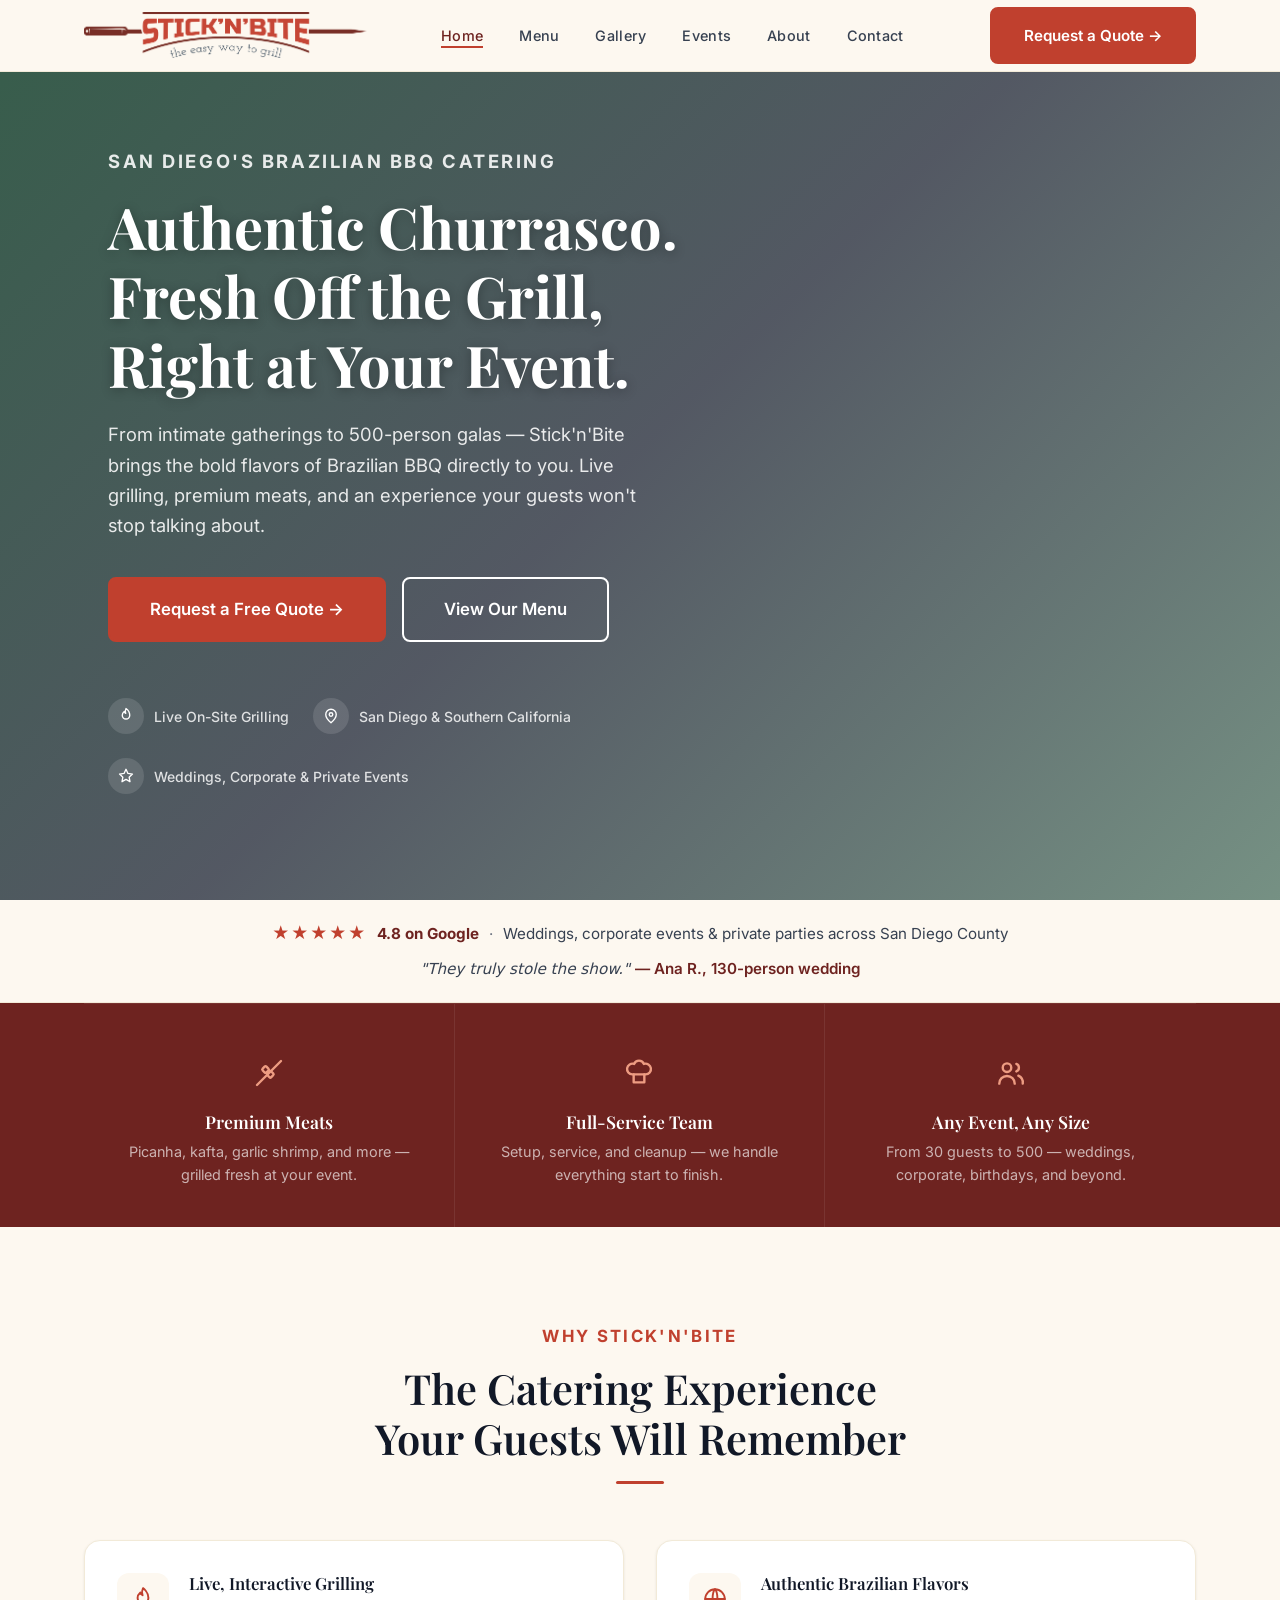
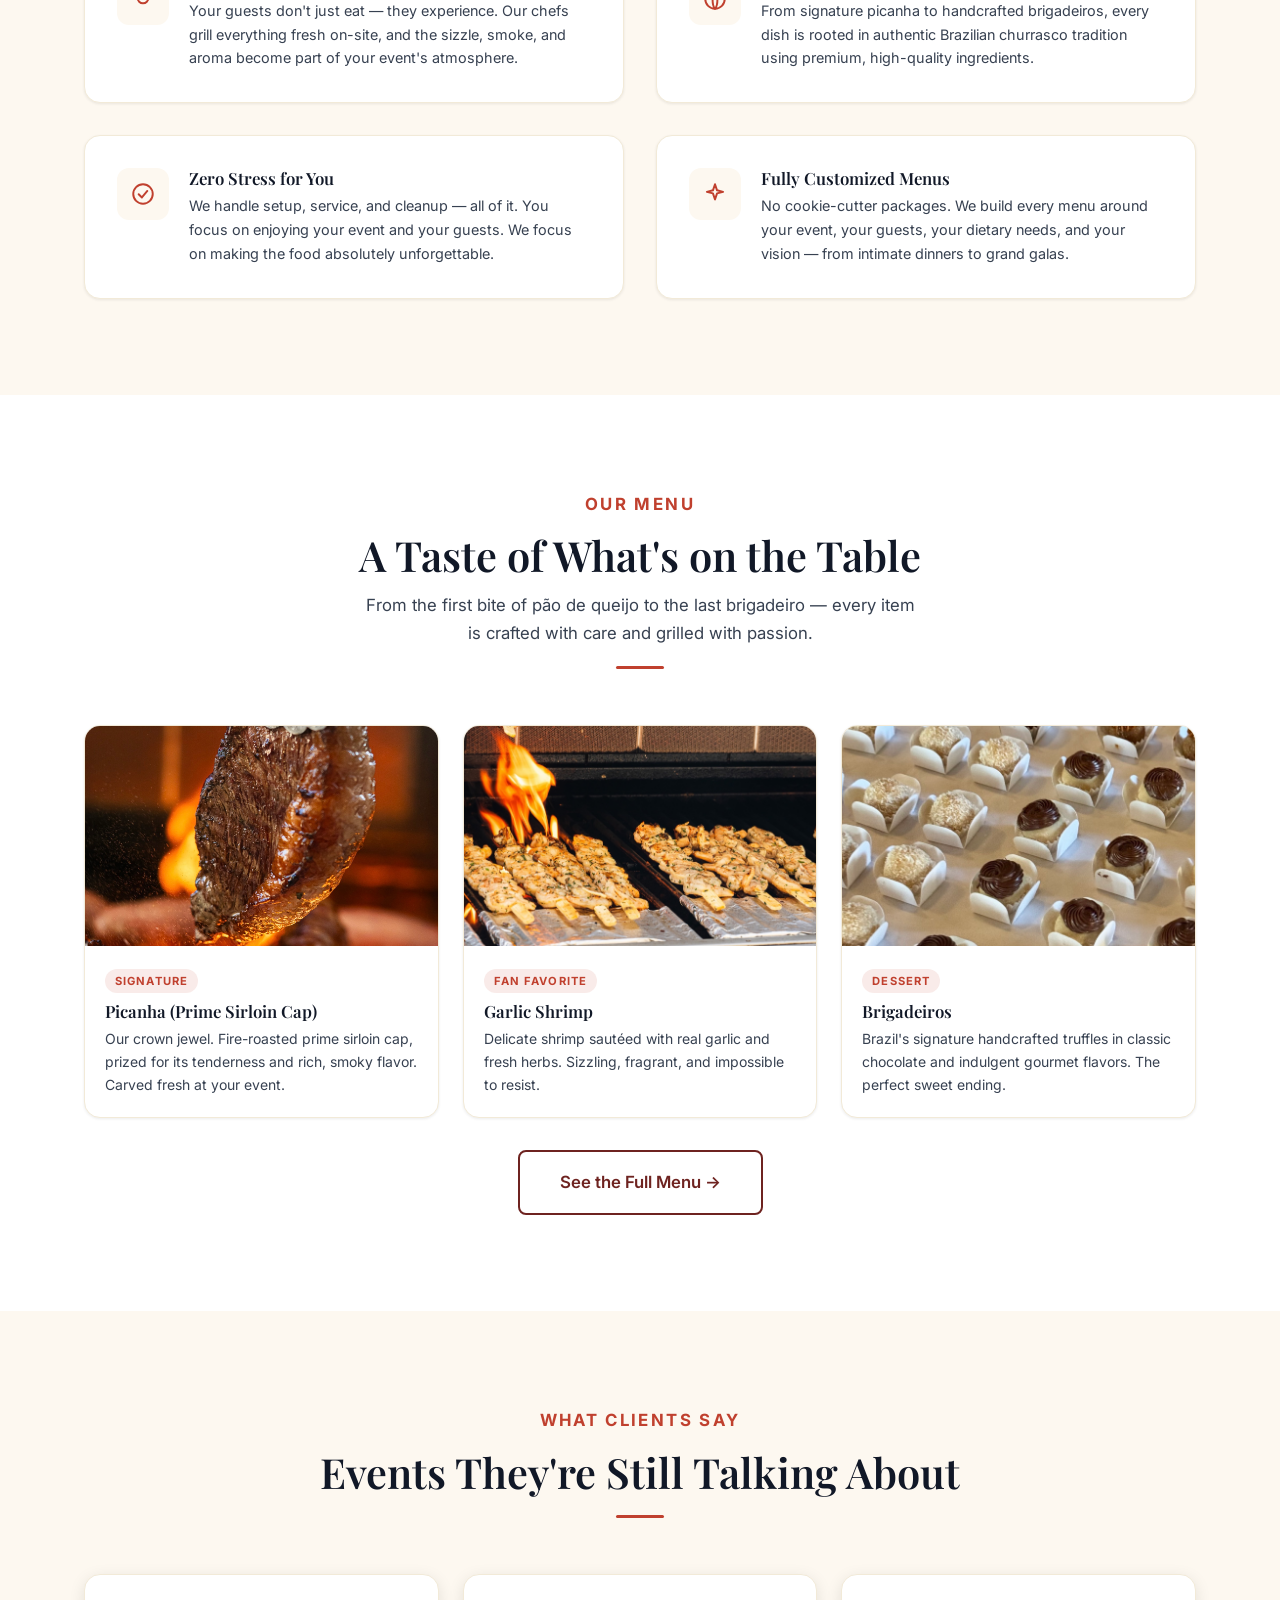
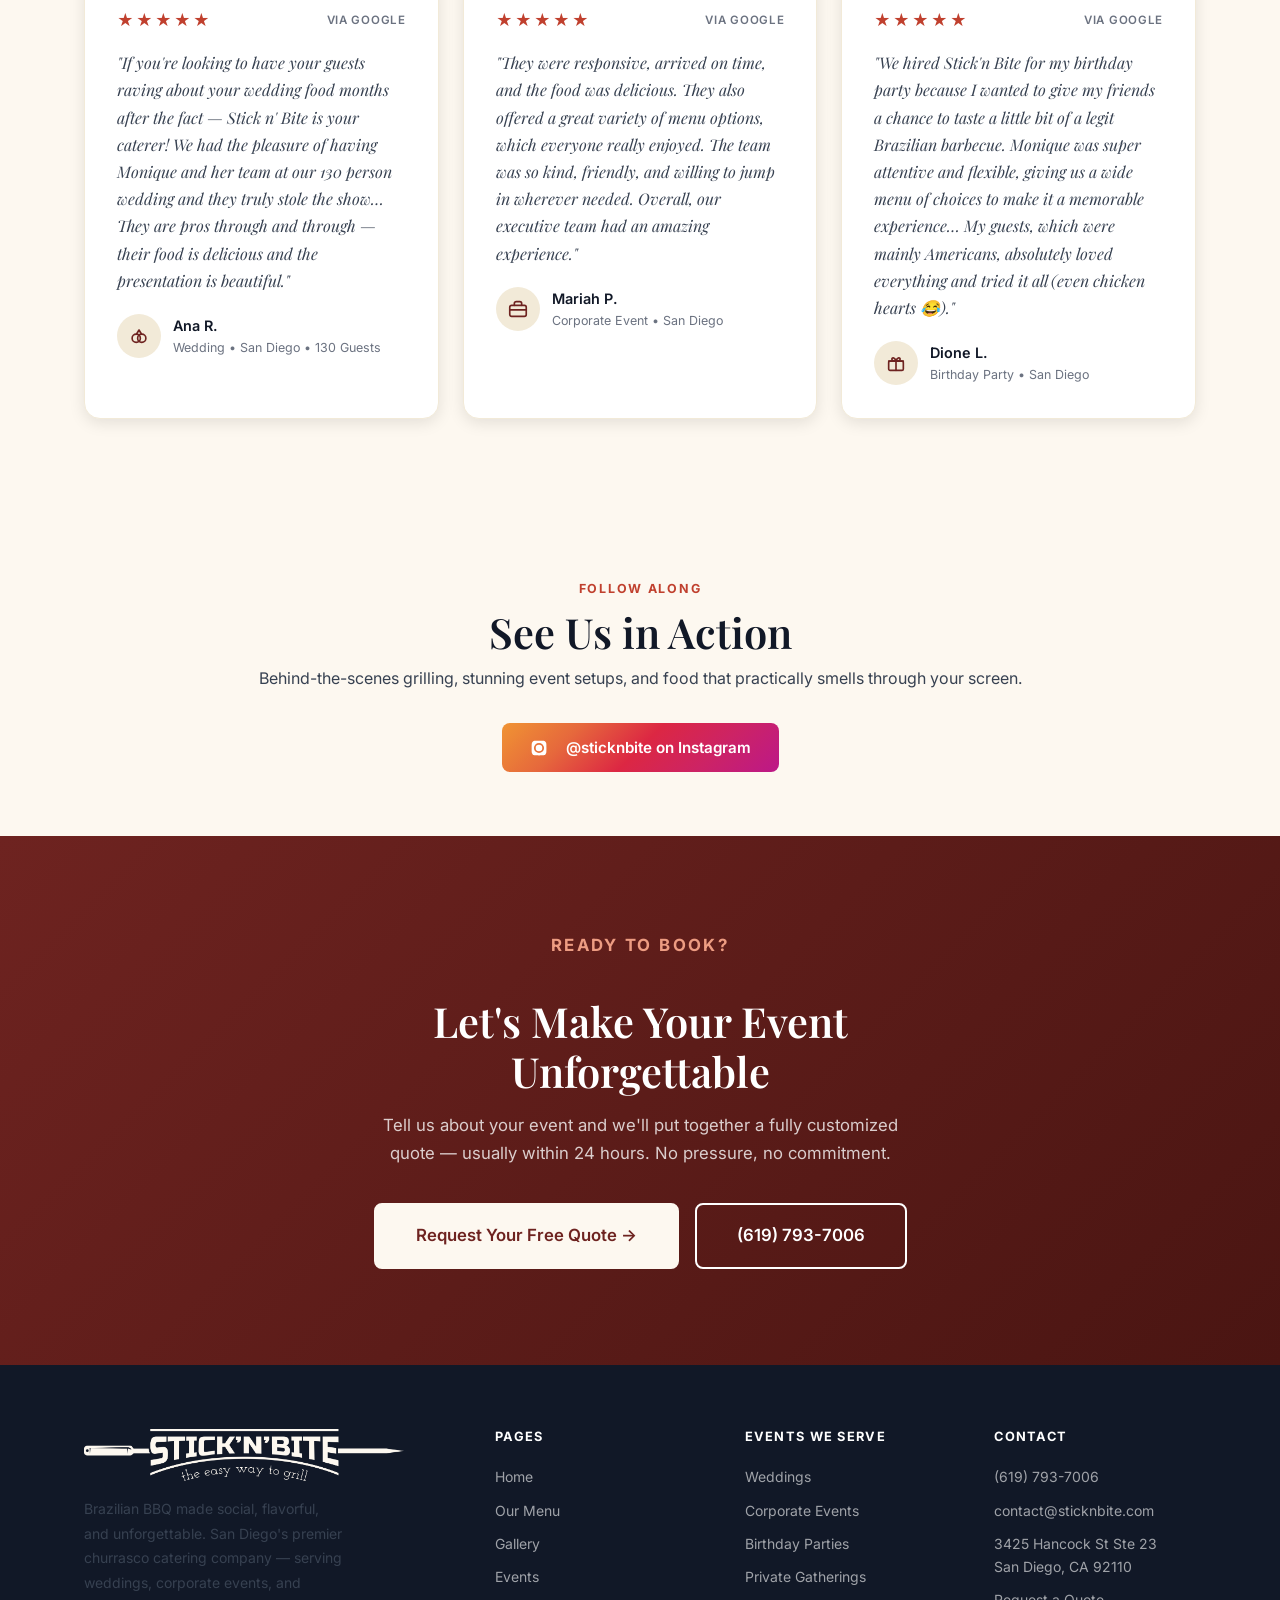
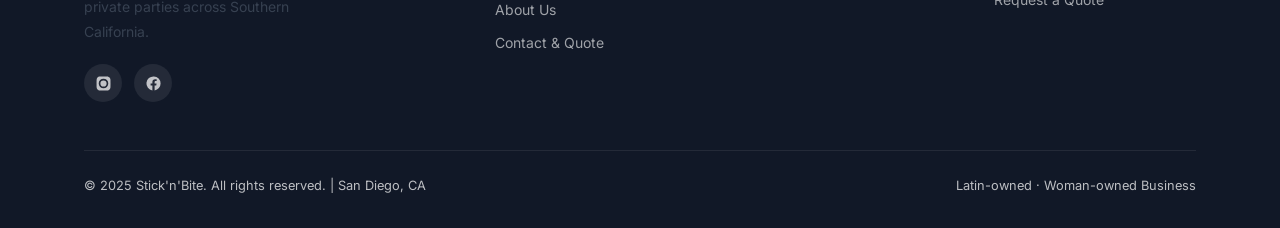
==== commit e3353321: "Conversion improvements: proof strip, pricing clarity, form friction - Add a proof strip under the h" ====
--- a/index.html
+++ b/index.html
@@ -130,6 +130,19 @@
   </div>
 </section>
 
+<!-- ===== PROOF STRIP ===== -->
+<div class="proof-strip">
+  <div class="container">
+    <div class="proof-rating">
+      <span class="proof-stars" aria-hidden="true">★★★★★</span>
+      <strong>4.8 on Google</strong>
+      <span class="proof-sep">·</span>
+      <span>Weddings, corporate events &amp; private parties across San Diego County</span>
+    </div>
+    <blockquote class="proof-quote">"They truly stole the show." <cite>— Ana R., 130-person wedding</cite></blockquote>
+  </div>
+</div>
+
 <!-- ===== FEATURES STRIP ===== -->
 <div class="features-strip">
   <div class="container">
@@ -245,7 +258,7 @@
     </div>
     <div class="testimonials-grid">
       <div class="testimonial-card">
-        <div class="testimonial-stars">★★★★★</div>
+        <div class="testimonial-stars">★★★★★<span class="testimonial-source">via Google</span></div>
         <blockquote>"If you're looking to have your guests raving about your wedding food months after the fact — Stick n' Bite is your caterer! We had the pleasure of having Monique and her team at our 130 person wedding and they truly stole the show… They are pros through and through — their food is delicious and the presentation is beautiful."</blockquote>
         <div class="testimonial-author">
           <div class="testimonial-avatar"><svg class="ico" viewBox="0 0 24 24" stroke="currentColor" stroke-width="1.8" stroke-linecap="round" stroke-linejoin="round" aria-hidden="true"><circle cx="9" cy="14.5" r="4.5"/><circle cx="15" cy="14.5" r="4.5"/><path d="M9.5 9.5L12 5.5l2.5 4"/></svg></div>
@@ -256,7 +269,7 @@
         </div>
       </div>
       <div class="testimonial-card">
-        <div class="testimonial-stars">★★★★★</div>
+        <div class="testimonial-stars">★★★★★<span class="testimonial-source">via Google</span></div>
         <blockquote>"They were responsive, arrived on time, and the food was delicious. They also offered a great variety of menu options, which everyone really enjoyed. The team was so kind, friendly, and willing to jump in wherever needed. Overall, our executive team had an amazing experience."</blockquote>
         <div class="testimonial-author">
           <div class="testimonial-avatar"><svg class="ico" viewBox="0 0 24 24" stroke="currentColor" stroke-width="1.8" stroke-linecap="round" stroke-linejoin="round" aria-hidden="true"><rect x="3" y="8" width="18" height="12" rx="2"/><path d="M8 8V6a2 2 0 0 1 2-2h4a2 2 0 0 1 2 2v2"/><path d="M3 13h18"/></svg></div>
@@ -267,7 +280,7 @@
         </div>
       </div>
       <div class="testimonial-card">
-        <div class="testimonial-stars">★★★★★</div>
+        <div class="testimonial-stars">★★★★★<span class="testimonial-source">via Google</span></div>
         <blockquote>"We hired Stick'n Bite for my birthday party because I wanted to give my friends a chance to taste a little bit of a legit Brazilian barbecue. Monique was super attentive and flexible, giving us a wide menu of choices to make it a memorable experience… My guests, which were mainly Americans, absolutely loved everything and tried it all (even chicken hearts 😂)."</blockquote>
         <div class="testimonial-author">
           <div class="testimonial-avatar"><svg class="ico" viewBox="0 0 24 24" stroke="currentColor" stroke-width="1.8" stroke-linecap="round" stroke-linejoin="round" aria-hidden="true"><rect x="4" y="10" width="16" height="10" rx="1.5"/><path d="M4 10h16M12 10v10"/><path d="M12 10C11 6 8 5.5 7.5 7.5S10 10 12 10zM12 10c1-4 4-4.5 4.5-2.5S14 10 12 10z"/></svg></div>
--- a/style.css
+++ b/style.css
@@ -571,11 +571,23 @@
   border: 1px solid var(--cream-dark);
   position: relative;
 }
+.testimonial-source {
+  font-family: var(--font-body);
+  font-size: 0.72rem;
+  font-weight: 600;
+  letter-spacing: 0.06em;
+  text-transform: uppercase;
+  color: var(--gray);
+}
 .testimonial-stars {
   color: var(--gold);
   font-size: 1rem;
   letter-spacing: 2px;
   margin-bottom: 16px;
+  display: flex;
+  align-items: center;
+  justify-content: space-between;
+  gap: 12px;
 }
 .testimonial-card blockquote {
   font-family: var(--font-display);
@@ -942,6 +954,55 @@
   transition: transform var(--transition), box-shadow var(--transition);
 }
 .ig-btn:hover { transform: translateY(-2px); box-shadow: 0 6px 20px rgba(220,39,67,0.3); }
+
+/* === PACKAGE INCLUSIONS === */
+.package-includes {
+  display: grid;
+  grid-template-columns: 2fr 1fr;
+  gap: 32px;
+  margin-top: 40px;
+  padding: 32px;
+  background: var(--white);
+  border: 1px solid var(--cream-dark);
+  border-radius: var(--radius-lg);
+}
+.package-includes-col h4 {
+  font-family: var(--font-body);
+  font-size: 0.78rem;
+  font-weight: 700;
+  letter-spacing: 0.1em;
+  text-transform: uppercase;
+  color: var(--gold);
+  margin-bottom: 10px;
+}
+.package-includes-col p { font-size: 0.925rem; margin: 0; }
+
+/* === PROOF STRIP === */
+.proof-strip {
+  background: var(--cream);
+  border-bottom: 1px solid var(--cream-dark);
+  padding: 20px 0;
+  text-align: center;
+}
+.proof-rating {
+  display: flex;
+  flex-wrap: wrap;
+  align-items: center;
+  justify-content: center;
+  gap: 10px;
+  font-size: 0.95rem;
+  color: var(--gray-dark);
+}
+.proof-stars { color: var(--gold); letter-spacing: 2px; font-size: 1.05rem; }
+.proof-rating strong { color: var(--green-dark); font-weight: 700; }
+.proof-sep { color: var(--gray); }
+.proof-quote {
+  margin: 8px 0 0;
+  font-size: 0.95rem;
+  font-style: italic;
+  color: var(--gray-dark);
+}
+.proof-quote cite { font-style: normal; font-weight: 600; color: var(--green-dark); }
 
 /* === GALLERY === */
 .gallery-filters {
@@ -1101,6 +1162,7 @@
   .feature-item:last-child { border-bottom: none; }
   .menu-preview-grid  { grid-template-columns: 1fr; }
   .menu-items-grid    { grid-template-columns: 1fr; }
+  .package-includes   { grid-template-columns: 1fr; gap: 24px; padding: 24px; }
   .events-grid        { grid-template-columns: 1fr; }
   .about-pillars      { grid-template-columns: 1fr; }
   .stats-row          { grid-template-columns: 1fr 1fr; }
@@ -1115,6 +1177,9 @@
 @media (max-width: 480px) {
   h1 { font-size: 2rem; }
   h2 { font-size: 1.6rem; }
+  .proof-rating { font-size: 0.85rem; gap: 7px; }
+  .proof-quote  { font-size: 0.85rem; }
+  .proof-sep    { display: none; }
   .gallery-grid    { column-gap: 10px; }
   .gallery-item    { margin-bottom: 10px; }
   .gallery-filters { gap: 8px; }
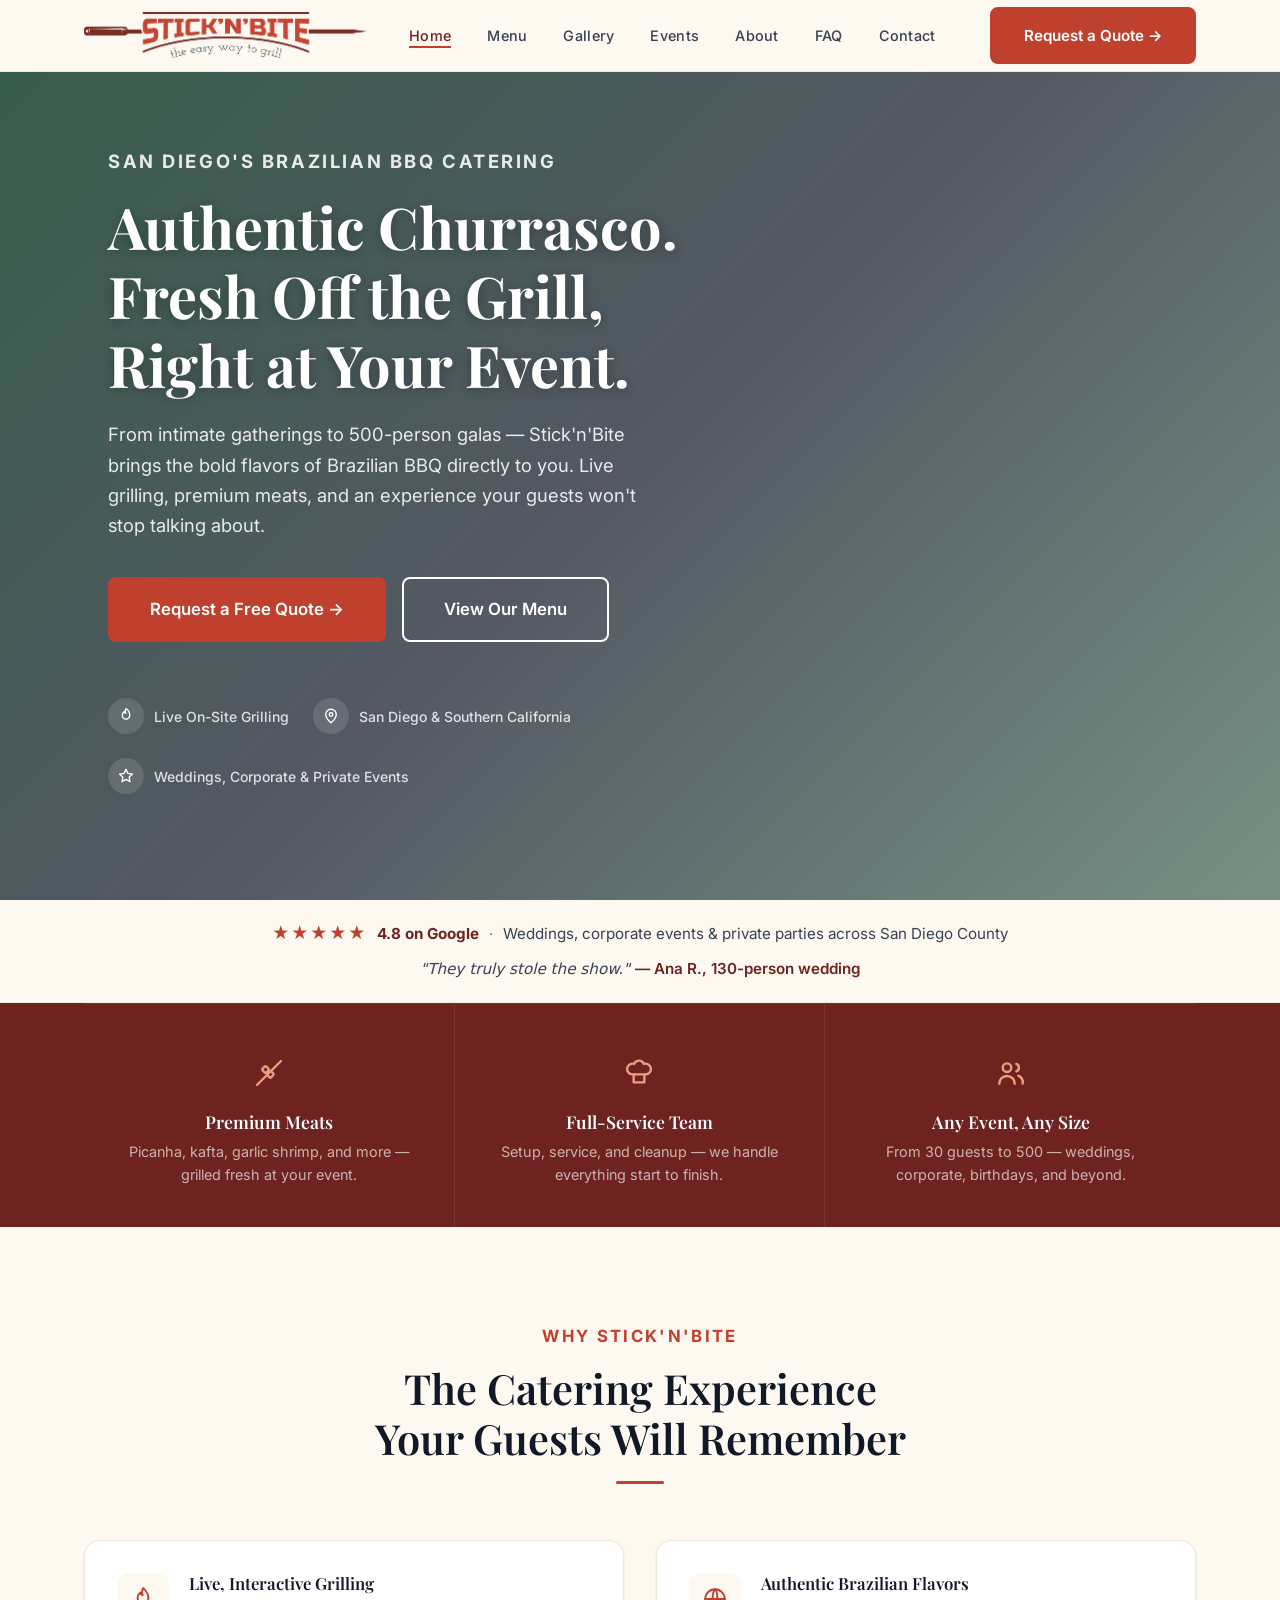
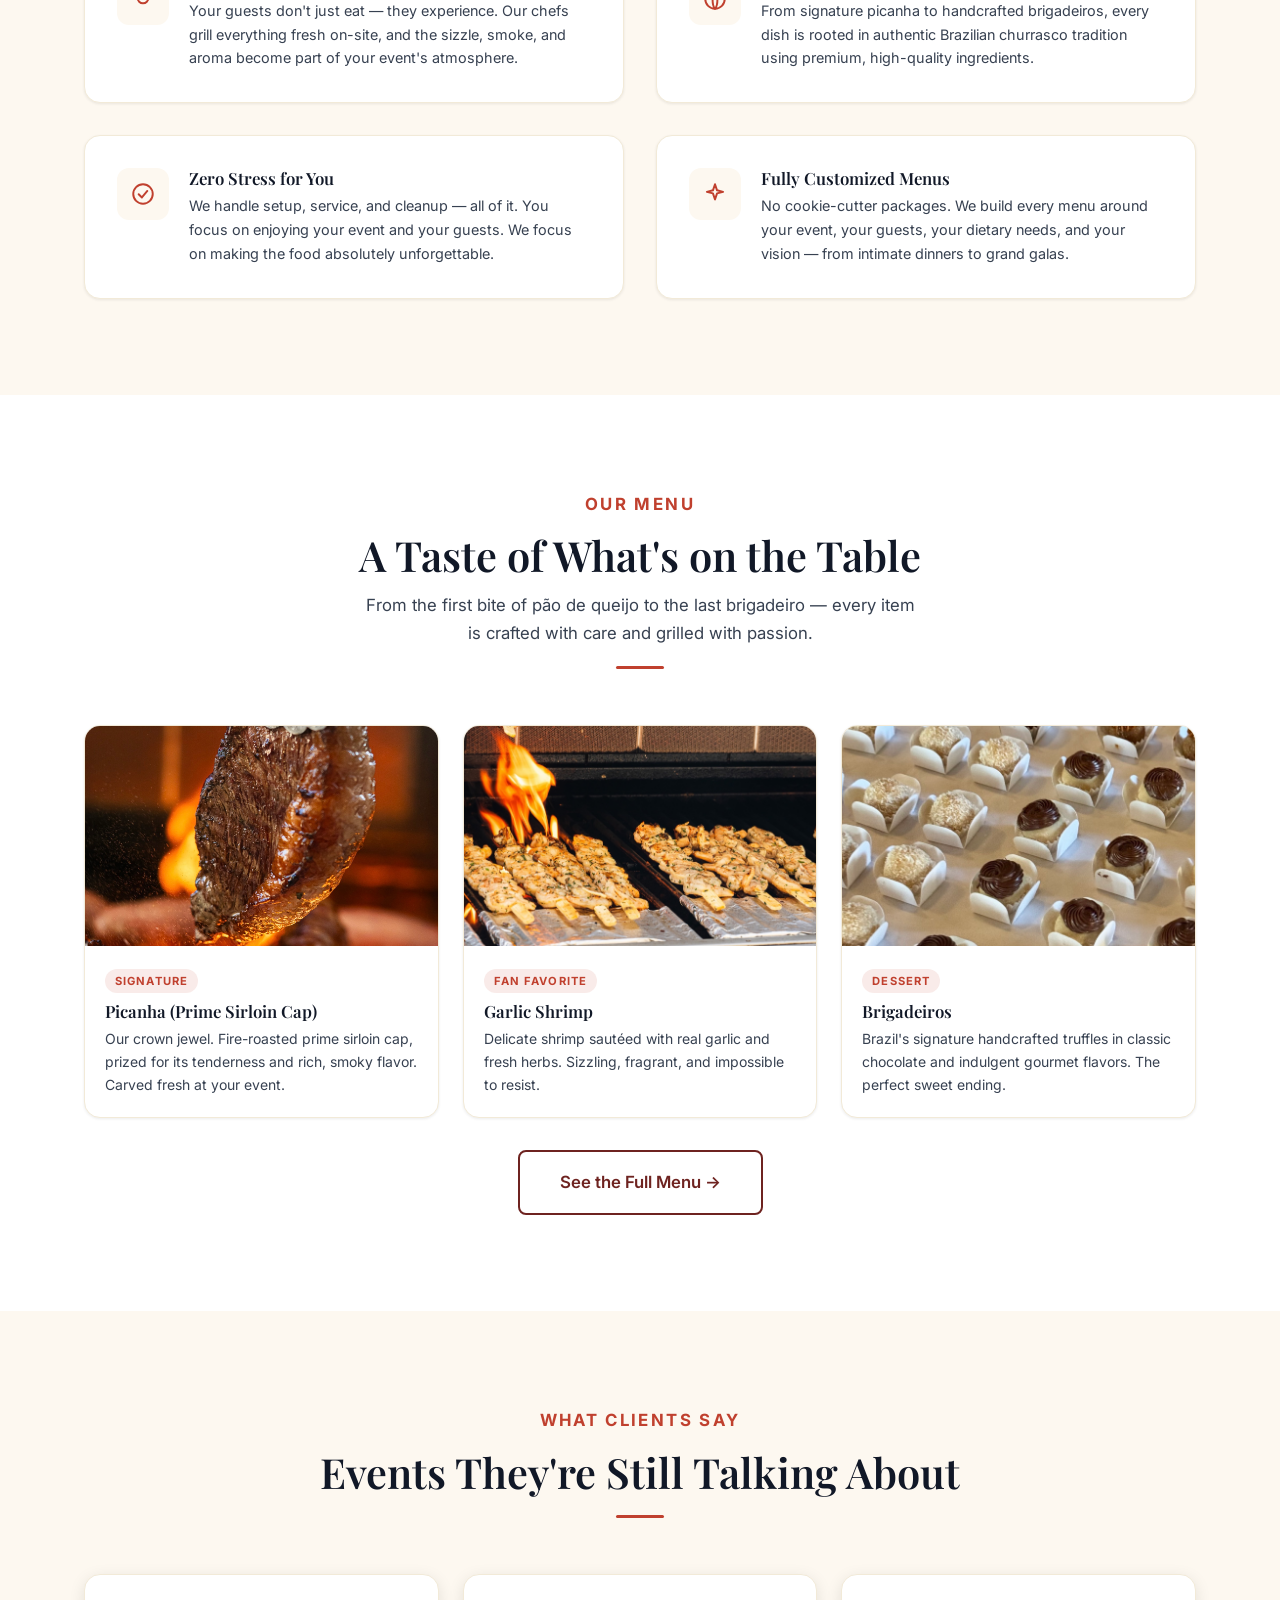
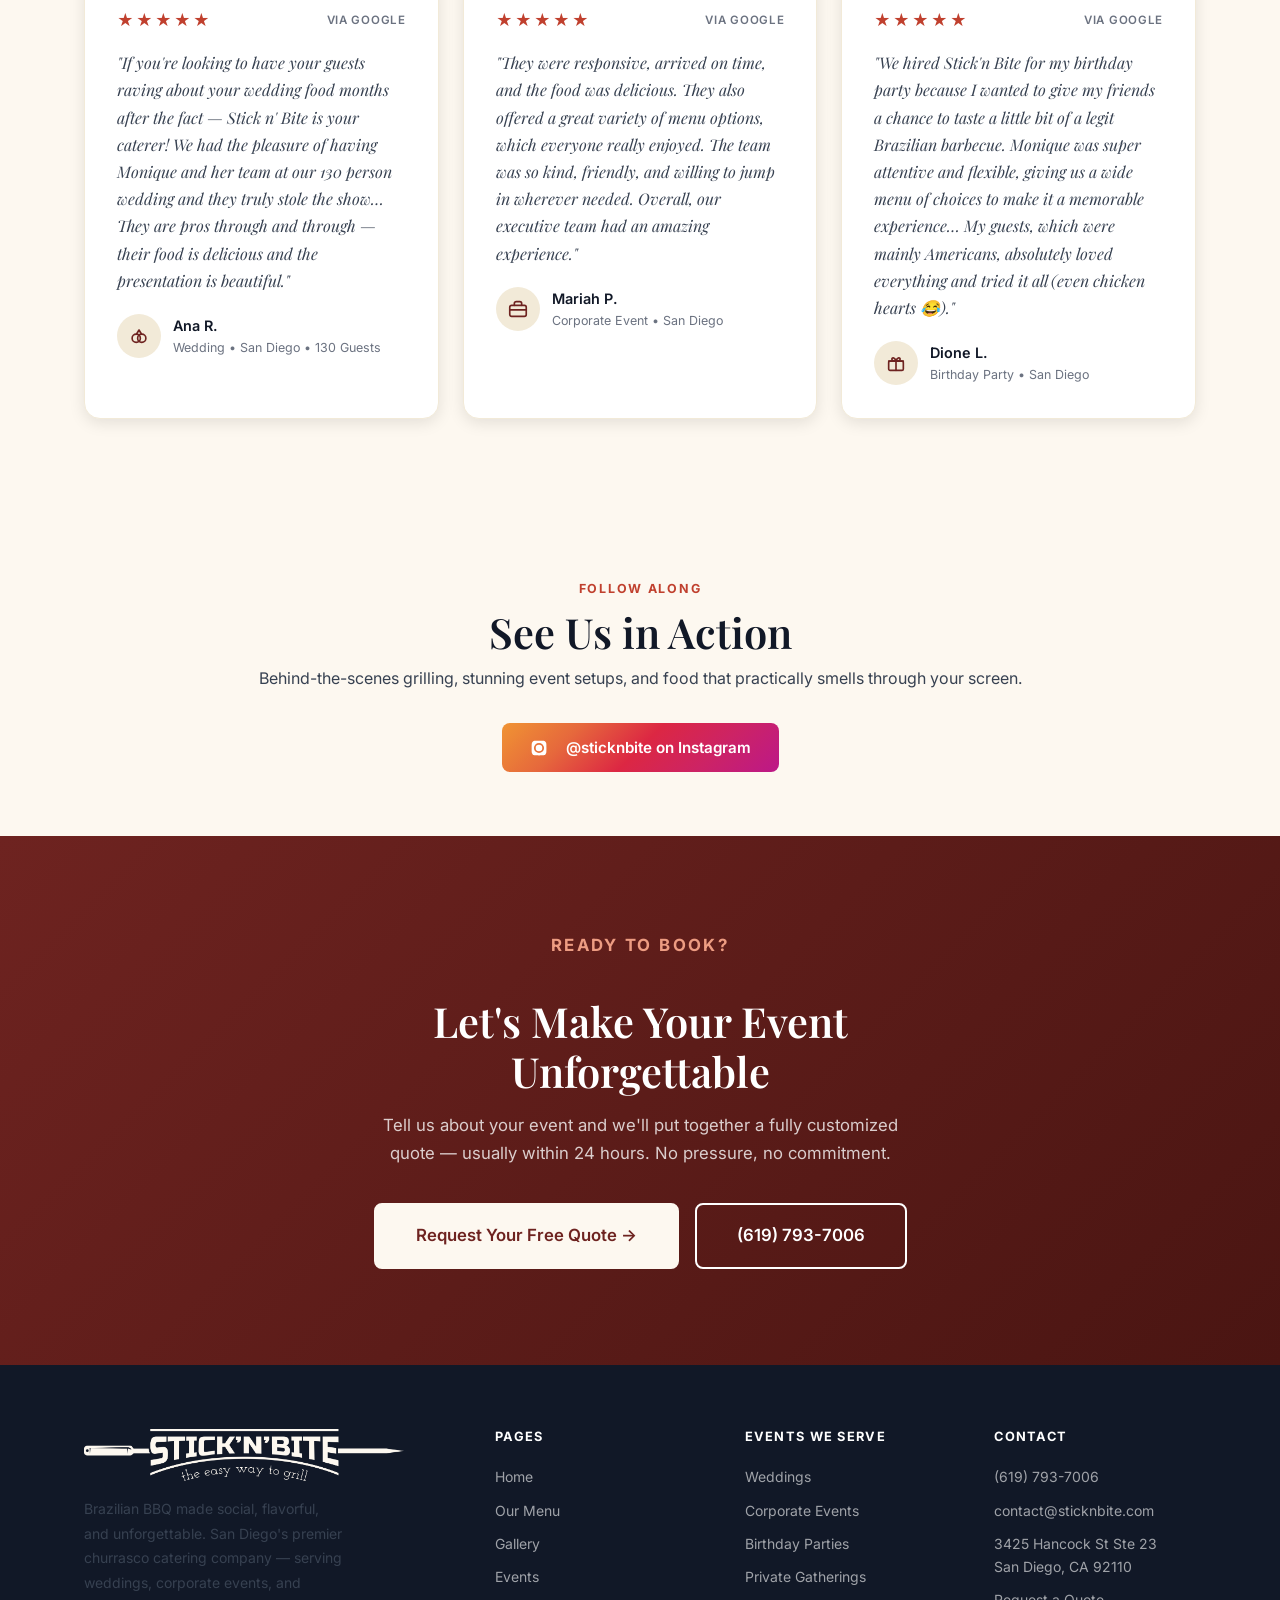
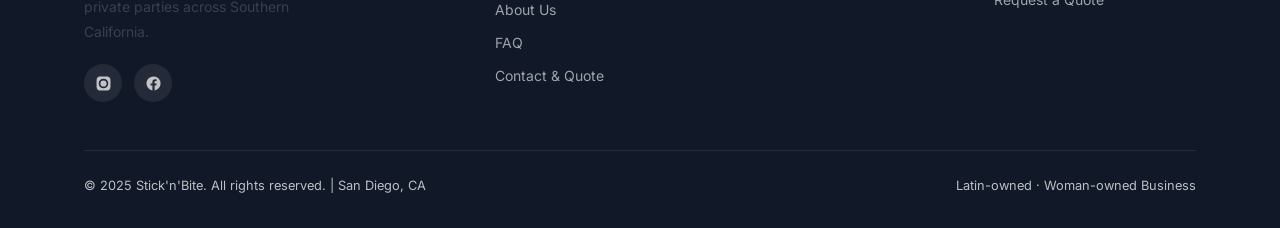
==== commit c19ef767: "Add FAQ link to nav, mobile menu and footer The 8-question FAQ sits below the quote form on the cont" ====
--- a/index.html
+++ b/index.html
@@ -81,6 +81,7 @@
       <li><a href="gallery.html">Gallery</a></li>
       <li><a href="events.html">Events</a></li>
       <li><a href="about.html">About</a></li>
+      <li><a href="contact.html#faq">FAQ</a></li>
       <li><a href="contact.html">Contact</a></li>
     </ul>
     <a class="btn btn-primary nav-cta" href="contact.html">Request a Quote →</a>
@@ -95,6 +96,7 @@
   <a href="gallery.html">Gallery</a>
   <a href="events.html">Events</a>
   <a href="about.html">About Us</a>
+  <a href="contact.html#faq">FAQ</a>
   <a href="contact.html">Contact</a>
   <a class="btn btn-primary" href="contact.html">Request a Quote →</a>
 </div>
@@ -338,6 +340,7 @@
         <a href="gallery.html">Gallery</a>
         <a href="events.html">Events</a>
         <a href="about.html">About Us</a>
+        <a href="contact.html#faq">FAQ</a>
         <a href="contact.html">Contact & Quote</a>
       </div>
       <div class="footer-col">
@@ -362,6 +365,12 @@
   </div>
 </footer>
 
+<!-- Sticky mobile CTA -->
+<div class="mobile-cta-bar">
+  <a class="btn btn-primary" href="contact.html">Request a Quote</a>
+  <a class="btn btn-outline-dark" href="tel:6197937006"><svg class="ico" viewBox="0 0 24 24" stroke="currentColor" stroke-width="1.9" stroke-linecap="round" stroke-linejoin="round" fill="none" aria-hidden="true"><path d="M5 4h3.2l1.8 4.6-2 1.2a11 11 0 0 0 5.2 5.2l1.2-2 4.6 1.8V19a2 2 0 0 1-2.2 2A16.5 16.5 0 0 1 3 6.2 2 2 0 0 1 5 4z"/></svg>Call Us</a>
+</div>
+
 <script src="main.js"></script>
 </body>
 </html>
--- a/style.css
+++ b/style.css
@@ -955,6 +955,58 @@
 }
 .ig-btn:hover { transform: translateY(-2px); box-shadow: 0 6px 20px rgba(220,39,67,0.3); }
 
+/* === MOBILE STICKY CTA BAR === */
+.mobile-cta-bar { display: none; }
+
+/* Anchor targets clear the fixed nav when jumped to */
+#faq, #quoteForm { scroll-margin-top: calc(var(--nav-h) + 20px); }
+
+/* === ADD-ONS === */
+.addons {
+  display: grid;
+  grid-template-columns: 300px 1fr;
+  gap: 36px;
+  align-items: center;
+  margin-top: 20px;
+  padding: 28px;
+  background: var(--cream);
+  border: 1px solid var(--cream-dark);
+  border-radius: var(--radius-lg);
+}
+.addons-media img {
+  width: 100%;
+  height: 360px;
+  object-fit: cover;
+  border-radius: var(--radius);
+  box-shadow: var(--shadow-sm);
+}
+.addons-body .display-tag { display: block; margin-bottom: 8px; }
+.addons-body h3 { color: var(--green-dark); margin-bottom: 6px; }
+.addons-body > p  { font-size: 0.925rem; margin-bottom: 18px; }
+.addons-list {
+  display: grid;
+  grid-template-columns: repeat(2, 1fr);
+  column-gap: 32px;
+}
+.addons-list li {
+  padding: 9px 0;
+  border-bottom: 1px solid var(--cream-dark);
+  font-size: 0.925rem;
+  color: var(--gray-dark);
+  display: flex;
+  gap: 10px;
+  align-items: center;
+}
+.addons-list li::before {
+  content: '✓';
+  color: var(--gold);
+  font-weight: 700;
+  flex-shrink: 0;
+}
+
+/* === STICKY MOBILE CTA BAR === */
+.mobile-cta-bar { display: none; }
+
 /* === PACKAGE INCLUSIONS === */
 .package-includes {
   display: grid;
@@ -1163,6 +1215,9 @@
   .menu-preview-grid  { grid-template-columns: 1fr; }
   .menu-items-grid    { grid-template-columns: 1fr; }
   .package-includes   { grid-template-columns: 1fr; gap: 24px; padding: 24px; }
+  .addons             { grid-template-columns: 1fr; gap: 22px; padding: 22px; }
+  .addons-media img   { height: 240px; }
+  .addons-list        { grid-template-columns: 1fr; }
   .events-grid        { grid-template-columns: 1fr; }
   .about-pillars      { grid-template-columns: 1fr; }
   .stats-row          { grid-template-columns: 1fr 1fr; }
@@ -1172,6 +1227,32 @@
   .quote-form         { padding: 28px 20px; }
   .footer-bottom      { flex-direction: column; text-align: center; }
   .why-card           { flex-direction: column; }
+
+  /* Persistent quote + call actions, since .nav-cta is hidden on mobile */
+  .mobile-cta-bar {
+    display: grid;
+    grid-template-columns: 1fr 1fr;
+    gap: 10px;
+    position: fixed;
+    left: 0; right: 0; bottom: 0;
+    z-index: 998;
+    padding: 10px 14px;
+    padding-bottom: calc(10px + env(safe-area-inset-bottom, 0px));
+    background: rgba(253,248,240,0.97);
+    backdrop-filter: blur(10px);
+    border-top: 1px solid var(--cream-dark);
+    box-shadow: 0 -2px 14px rgba(0,0,0,0.10);
+  }
+  .mobile-cta-bar .btn {
+    width: 100%;
+    justify-content: center;
+    padding: 13px 8px;
+    font-size: 0.9rem;
+    gap: 6px;
+  }
+  .mobile-cta-bar svg.ico { width: 16px; height: 16px; }
+  /* keep the footer clear of the fixed bar */
+  body { padding-bottom: 74px; }
 }
 
 @media (max-width: 480px) {
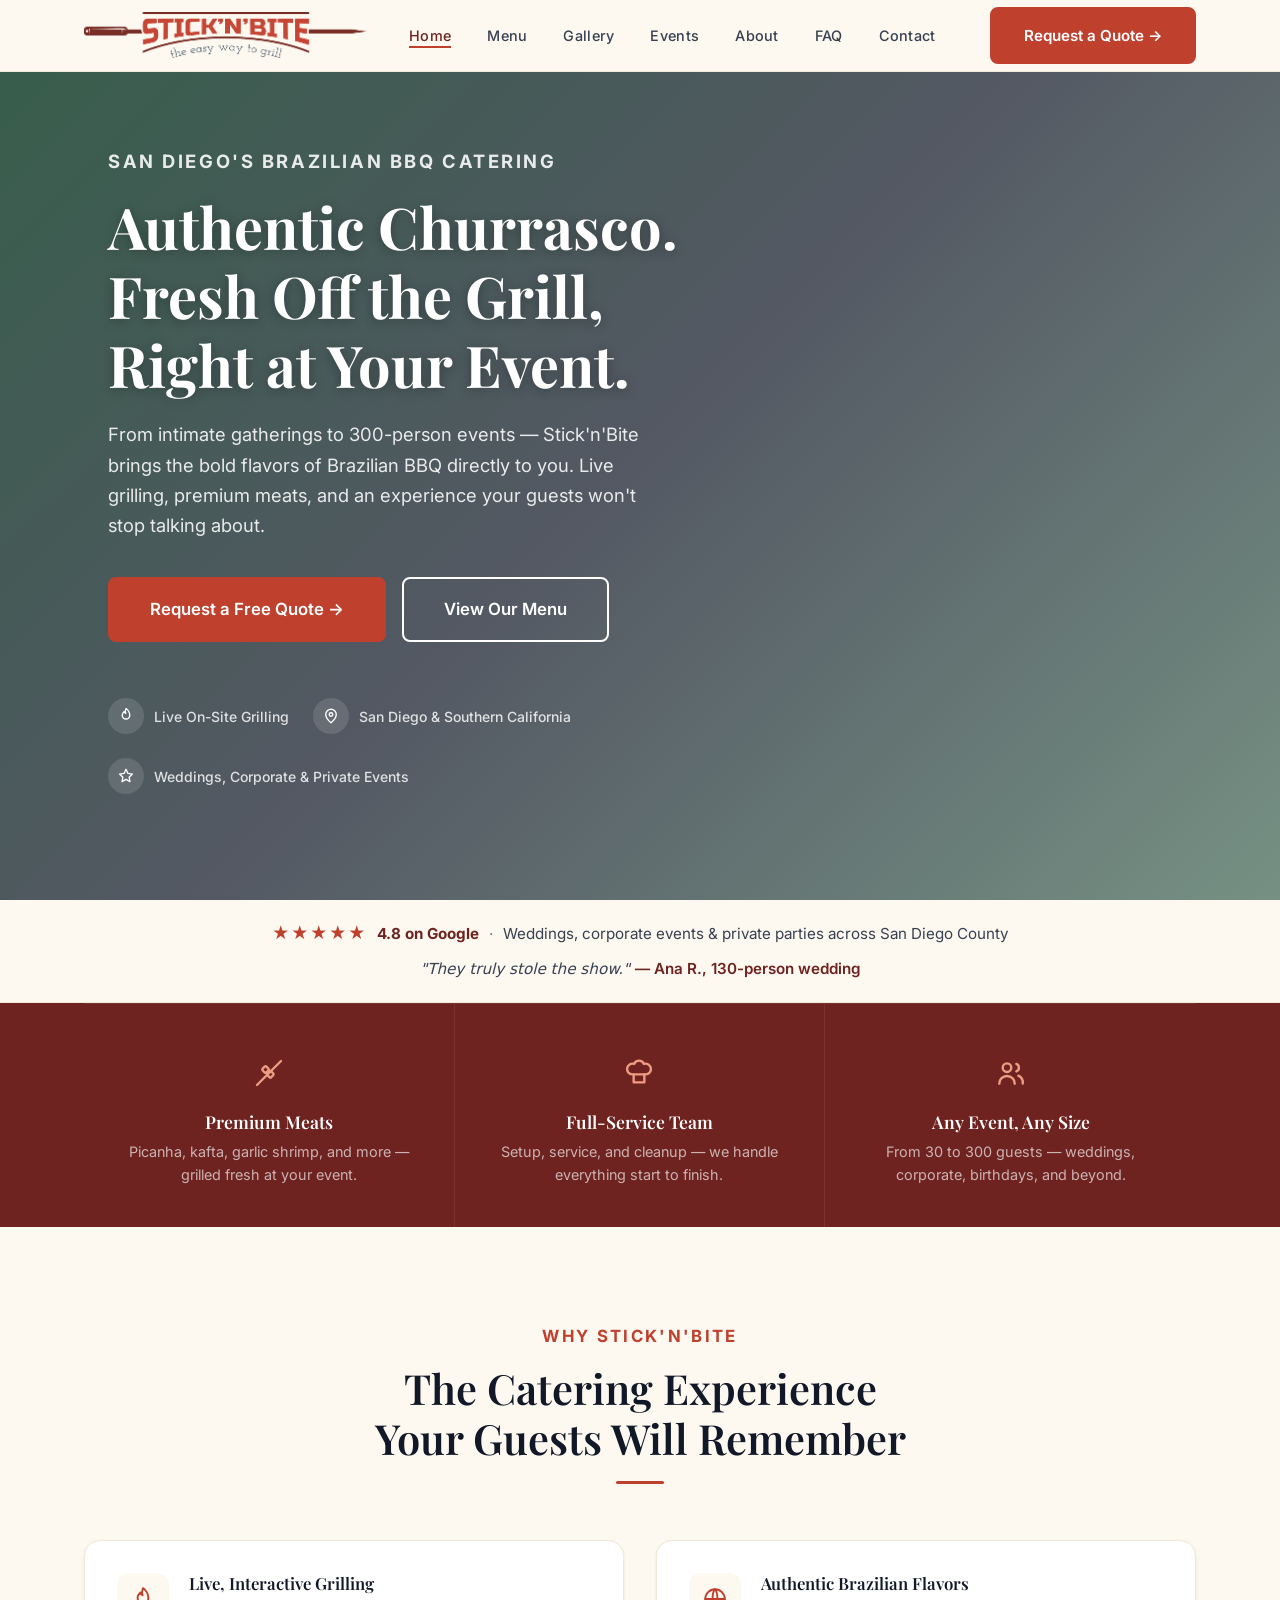
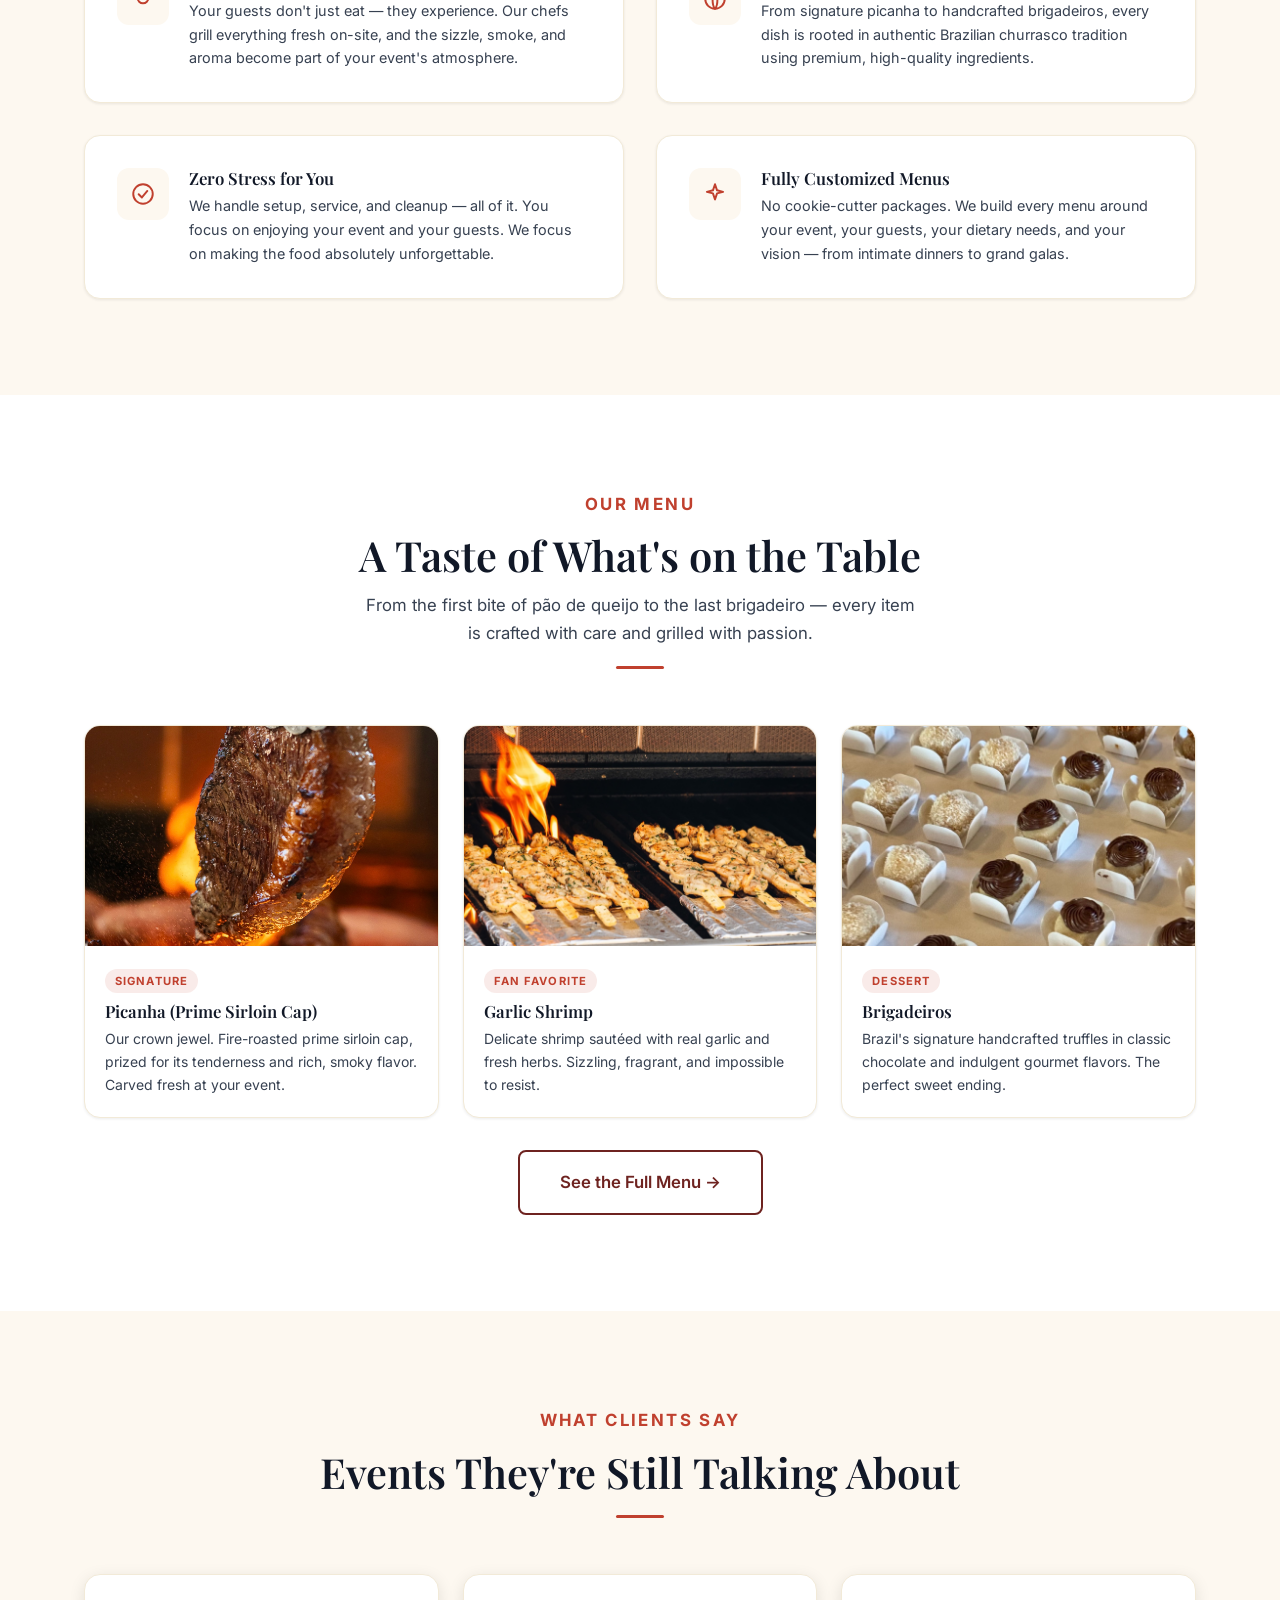
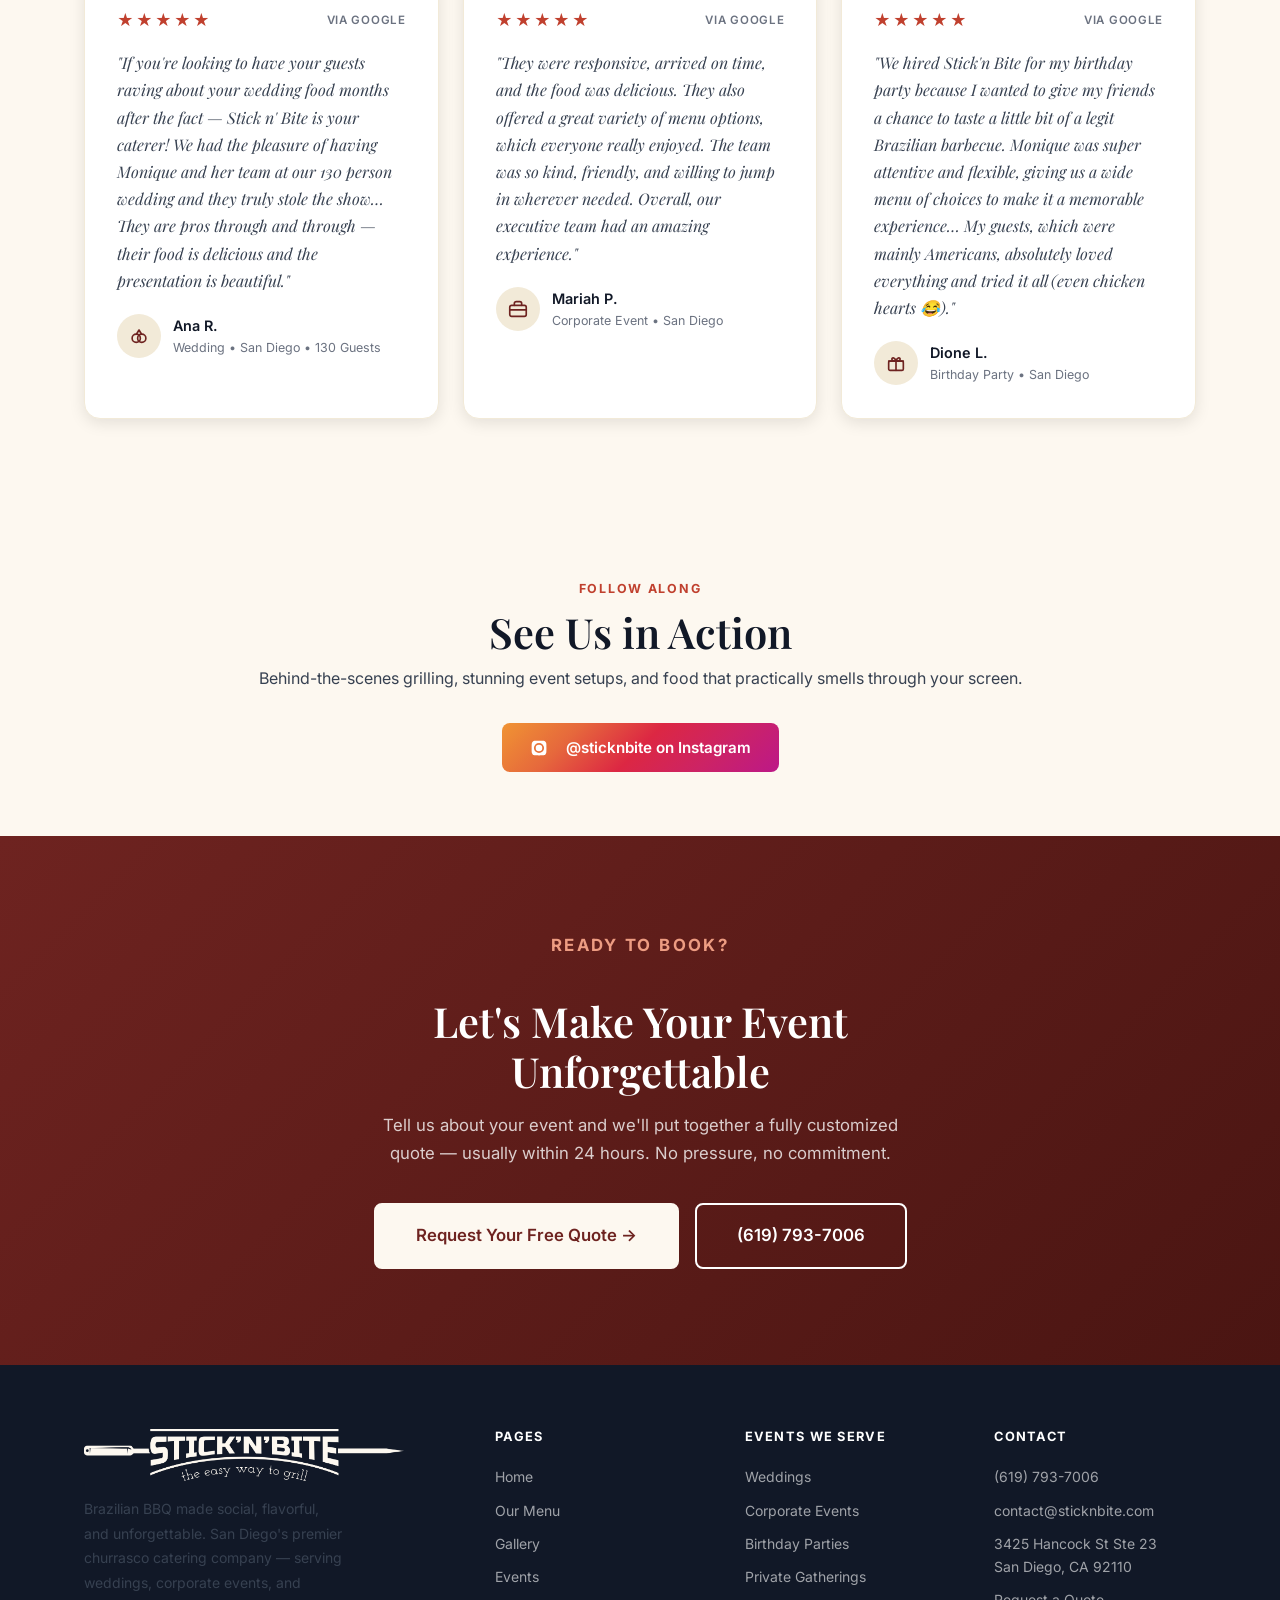
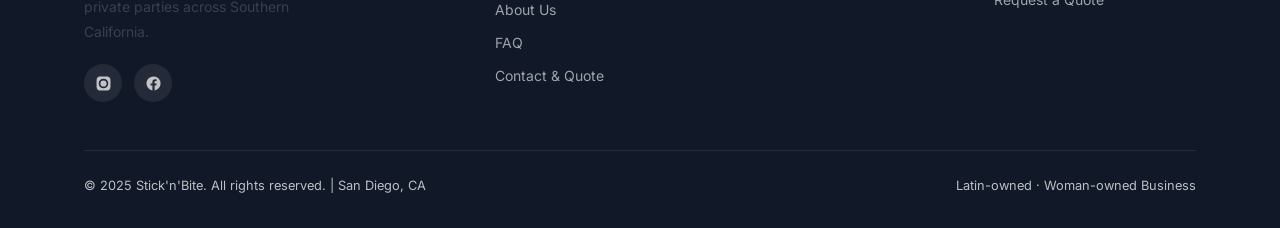
==== commit bf9f0691: "Change stated event capacity from 500 to 300 guests We have not catered an event above 250, so adver" ====
--- a/index.html
+++ b/index.html
@@ -109,7 +109,7 @@
     <div class="hero-content">
       <p class="display-tag">San Diego's Brazilian BBQ Catering</p>
       <h1>Authentic Churrasco.<br>Fresh Off the Grill,<br>Right at Your Event.</h1>
-      <p>From intimate gatherings to 500-person galas — Stick'n'Bite brings the bold flavors of Brazilian BBQ directly to you. Live grilling, premium meats, and an experience your guests won't stop talking about.</p>
+      <p>From intimate gatherings to 300-person events — Stick'n'Bite brings the bold flavors of Brazilian BBQ directly to you. Live grilling, premium meats, and an experience your guests won't stop talking about.</p>
       <div class="hero-btns">
         <a class="btn btn-primary btn-lg" href="contact.html">Request a Free Quote →</a>
         <a class="btn btn-outline btn-lg" href="menu.html">View Our Menu</a>
@@ -162,7 +162,7 @@
       <div class="feature-item">
         <div class="feature-icon"><svg class="ico" viewBox="0 0 24 24" stroke="currentColor" stroke-width="1.8" stroke-linecap="round" stroke-linejoin="round" aria-hidden="true"><circle cx="9" cy="8" r="3.2"/><path d="M3.2 20a5.8 5.8 0 0 1 11.6 0"/><path d="M16 5.2a3 3 0 0 1 0 5.6"/><path d="M17.5 14a5.8 5.8 0 0 1 3.3 6"/></svg></div>
         <h3>Any Event, Any Size</h3>
-        <p>From 30 guests to 500 — weddings, corporate, birthdays, and beyond.</p>
+        <p>From 30 to 300 guests — weddings, corporate, birthdays, and beyond.</p>
       </div>
     </div>
   </div>
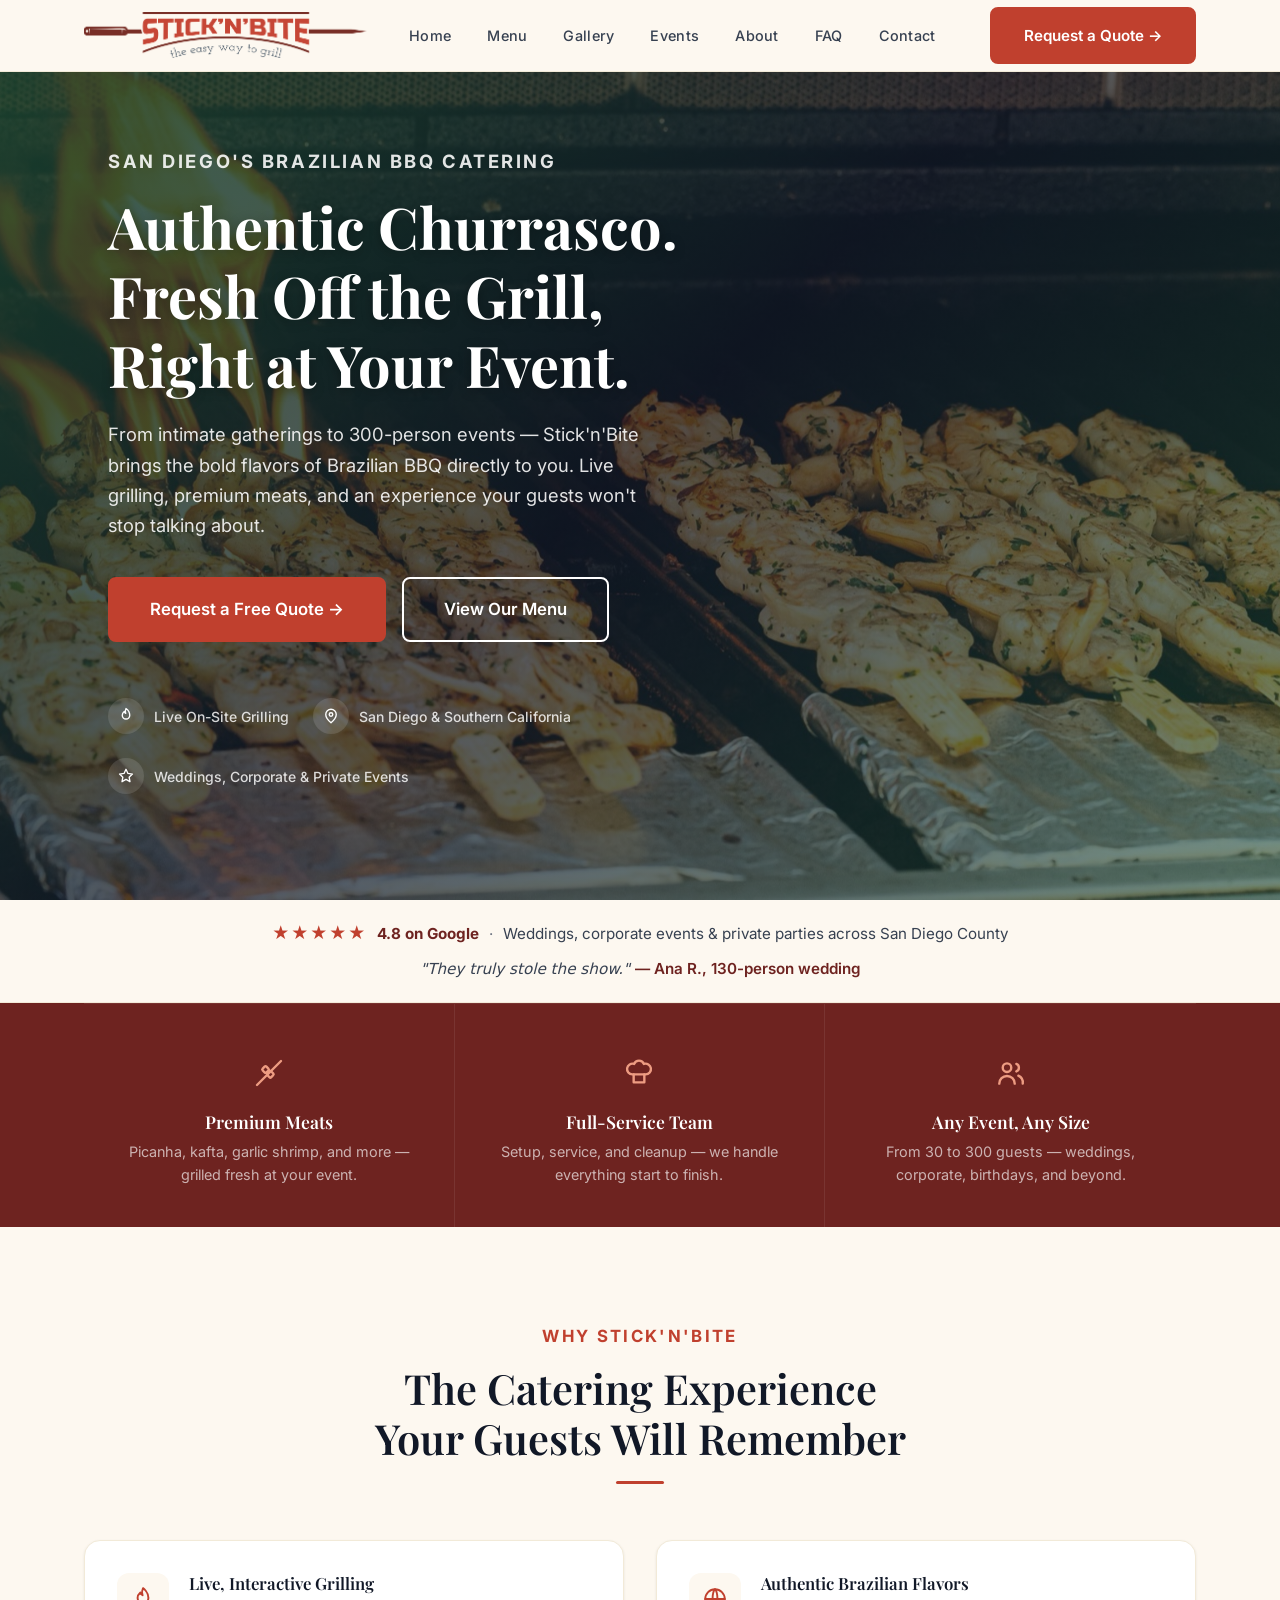
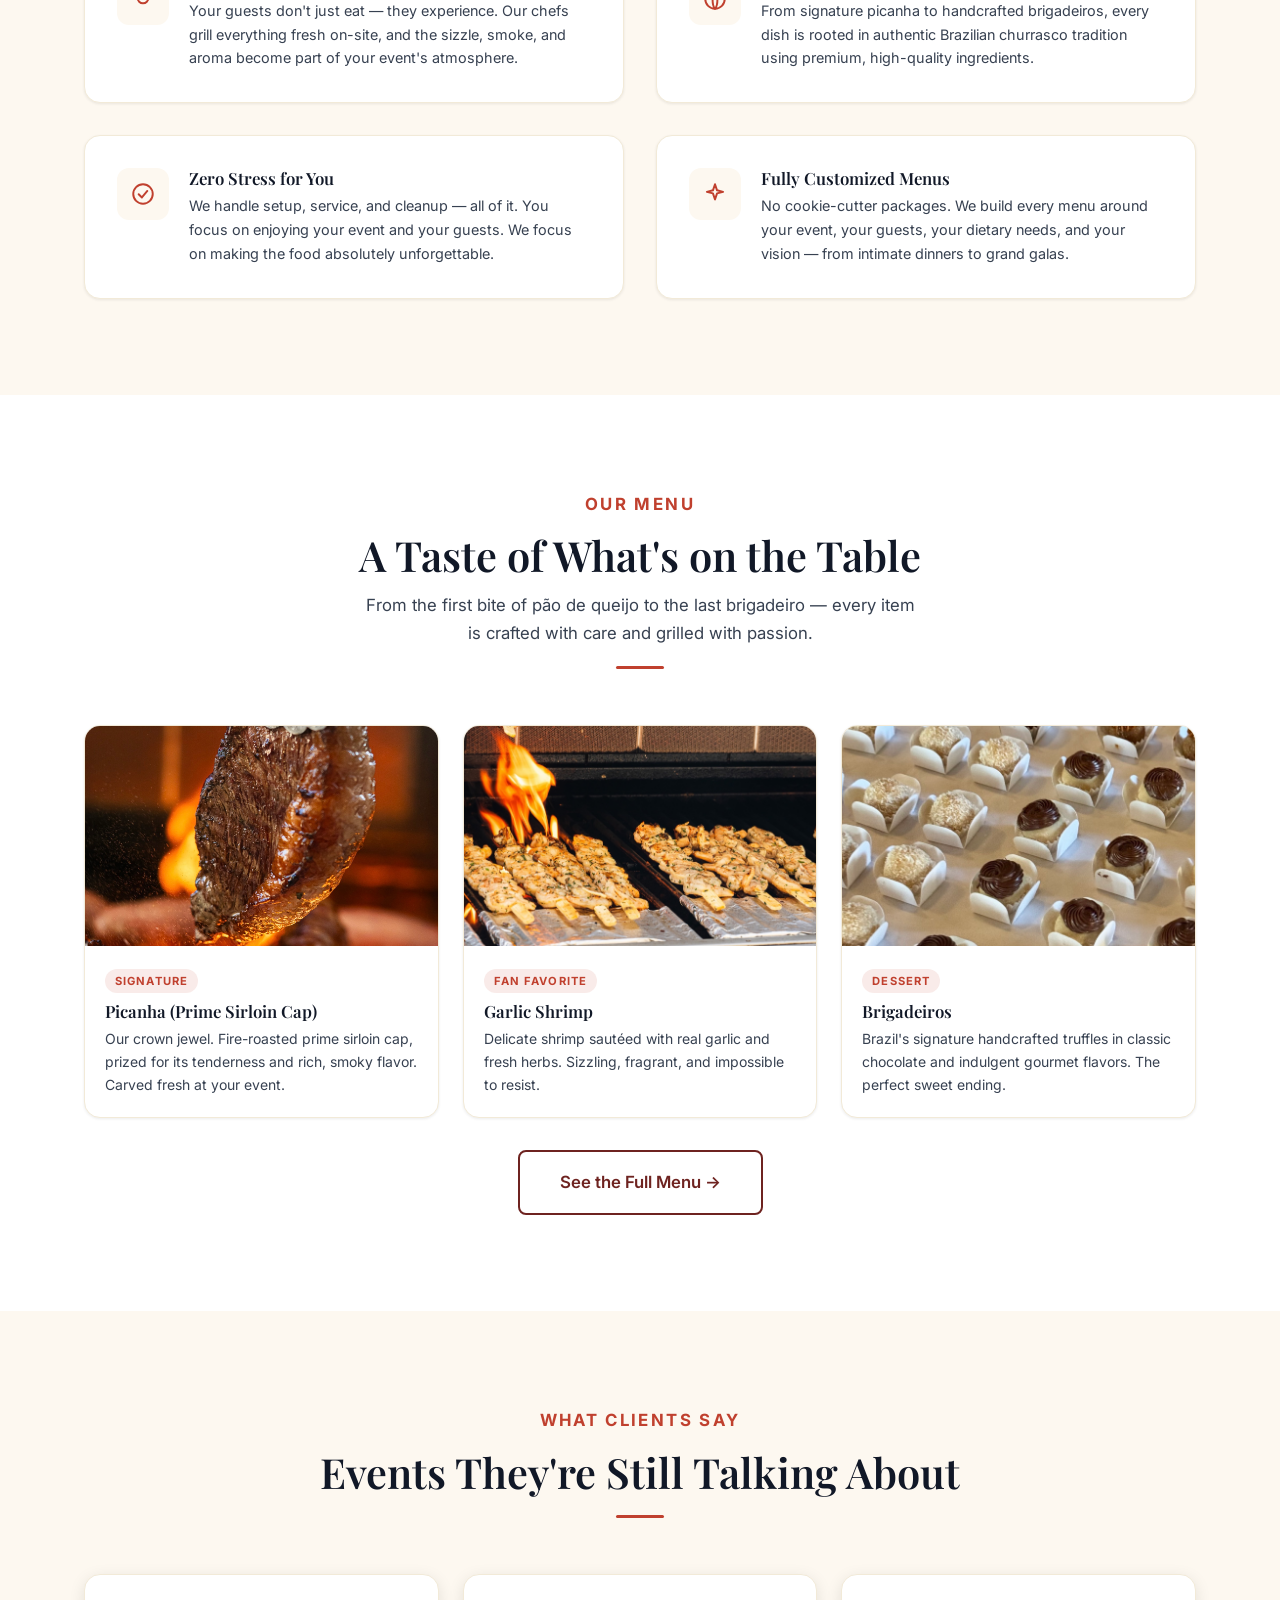
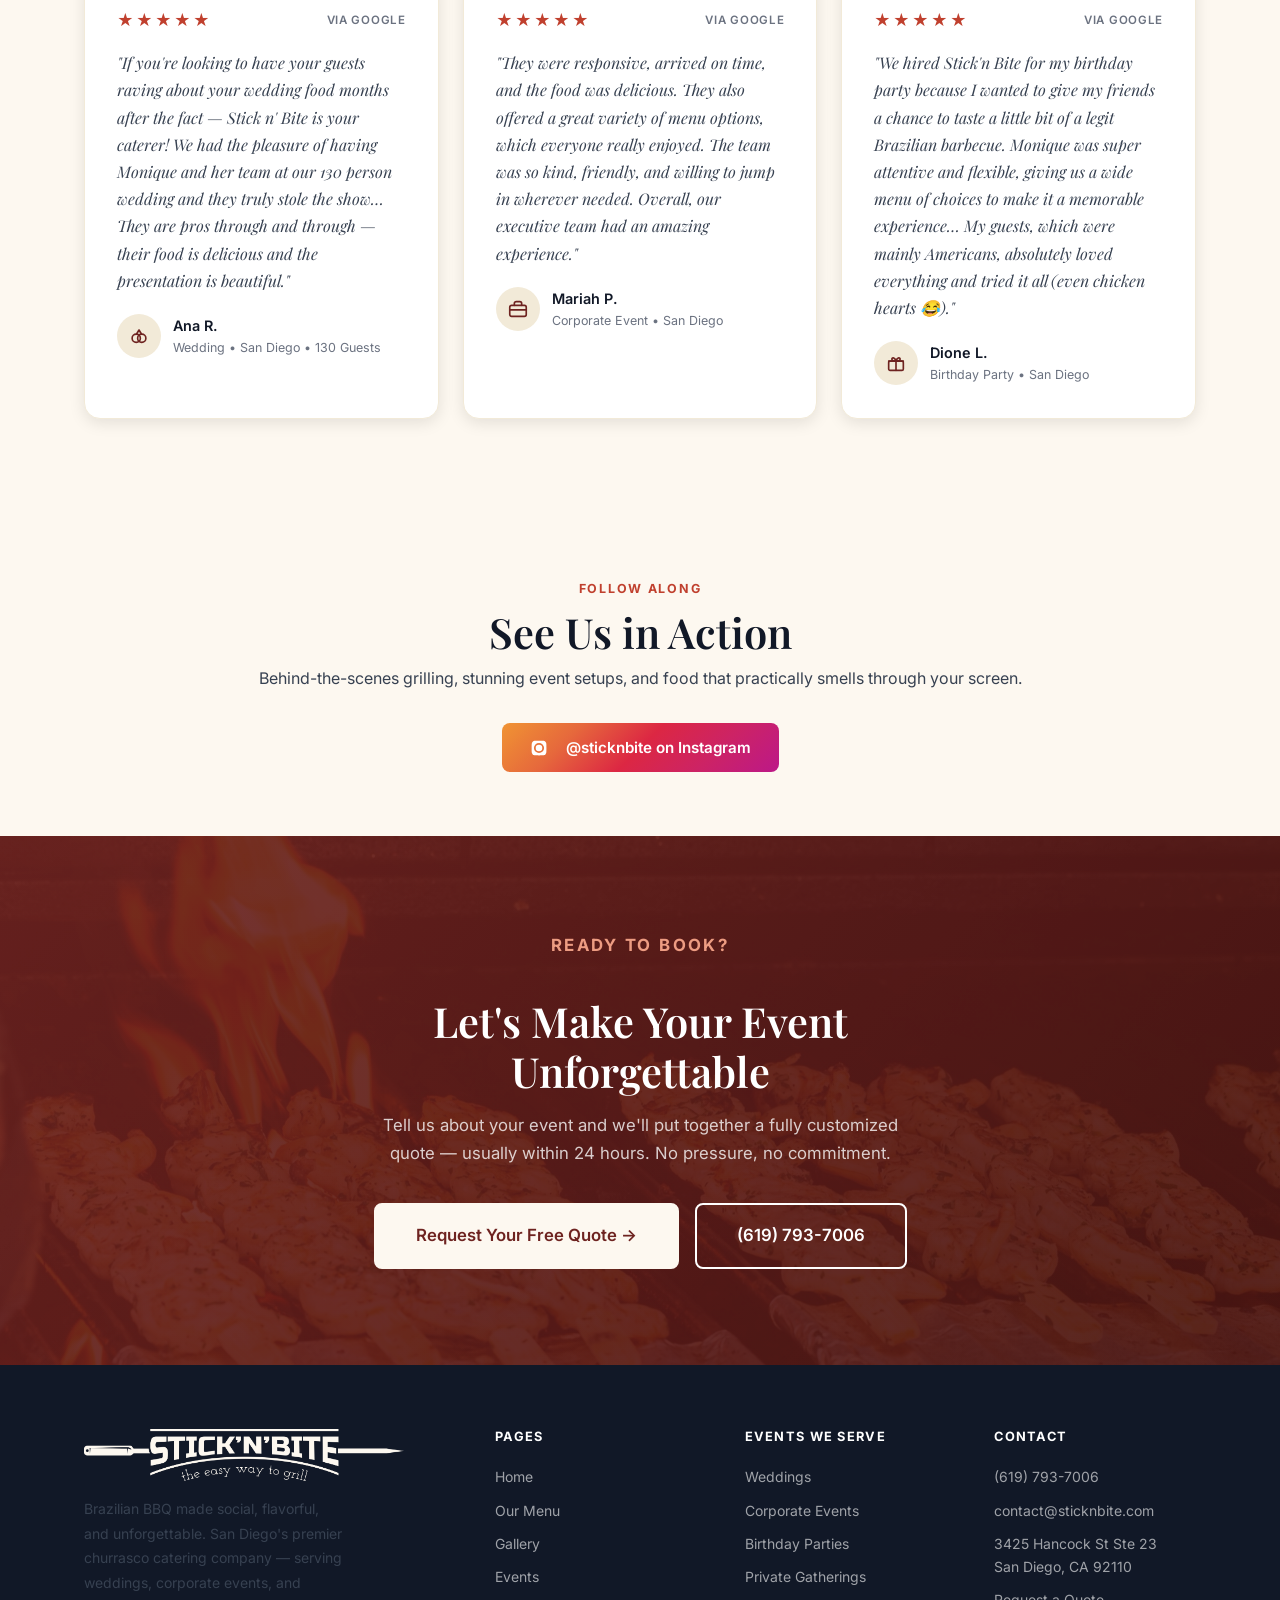
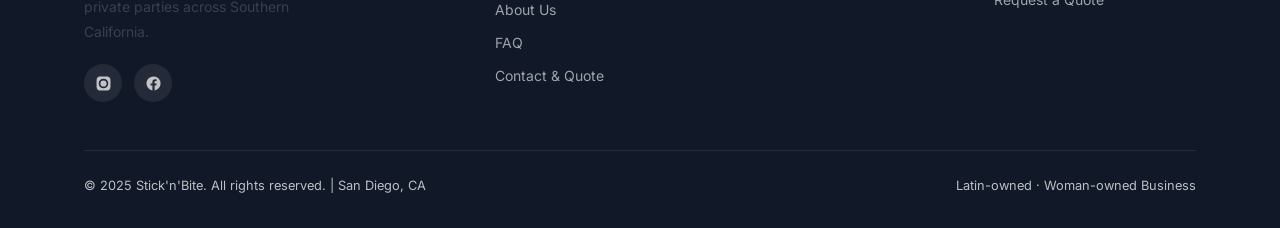
==== commit 12731070: "SEO foundation: clean URLs, sitemap, self-hosted images, meta fixes Prepares the new site to replace" ====
--- a/index.html
+++ b/index.html
@@ -6,7 +6,7 @@
 
   <!-- SEO Meta Tags -->
   <title>Stick'n'Bite | Brazilian BBQ Catering in San Diego, CA</title>
-  <meta name="description" content="San Diego's premier Brazilian BBQ catering company. Authentic churrasco with picanha, garlic shrimp, pão de queijo & brigadeiros for weddings, corporate events, birthdays & private parties. Serving San Diego and Southern California." />
+  <meta name="description" content="Authentic Brazilian BBQ catering in San Diego. Picanha and garlic shrimp grilled live at your event. Weddings, corporate and private parties." />
   <meta name="keywords" content="Brazilian BBQ catering San Diego, churrasco catering San Diego, wedding catering San Diego, corporate catering San Diego, picanha catering, Brazilian catering Southern California" />
   <meta name="author" content="Stick'n'Bite" />
   <link rel="canonical" href="https://www.sticknbite.com/" />
@@ -16,14 +16,14 @@
   <meta property="og:url"         content="https://www.sticknbite.com/" />
   <meta property="og:title"       content="Stick'n'Bite | Brazilian BBQ Catering in San Diego" />
   <meta property="og:description" content="Authentic Brazilian churrasco catering for weddings, corporate events & parties in San Diego. Fresh-grilled picanha, garlic shrimp & more — right at your event." />
-  <meta property="og:image"       content="https://images.unsplash.com/photo-1529193591184-b1d58069ecdd?auto=format&fit=crop&w=1200&h=630&q=80" />
+  <meta property="og:image"       content="https://www.sticknbite.com/images/og-home.jpg" />
 
   <!-- Twitter Card -->
   <meta name="twitter:card"        content="summary_large_image" />
   <meta name="twitter:site"        content="@sticknbite" />
   <meta name="twitter:title"       content="Stick'n'Bite | Brazilian BBQ Catering in San Diego" />
   <meta name="twitter:description" content="Authentic Brazilian churrasco catering for weddings, corporate events & parties in San Diego." />
-  <meta name="twitter:image"       content="https://images.unsplash.com/photo-1529193591184-b1d58069ecdd?auto=format&fit=crop&w=1200&h=630&q=80" />
+  <meta name="twitter:image"       content="https://www.sticknbite.com/images/og-home.jpg" />
 
   <!-- Facebook Pixel -->
   <script>!function(f,b,e,v,n,t,s){if(f.fbq)return;n=f.fbq=function(){n.callMethod?n.callMethod.apply(n,arguments):n.queue.push(arguments)};if(!f._fbq)f._fbq=n;n.push=n;n.loaded=!0;n.version='2.0';n.queue=[];t=b.createElement(e);t.async=!0;t.src=v;s=b.getElementsByTagName(e)[0];s.parentNode.insertBefore(t,s)}(window,document,'script','https://connect.facebook.net/en_US/fbevents.js');fbq('init','523336073977780');fbq('track','PageView');</script>
@@ -58,7 +58,7 @@
     ],
     "servesCuisine": ["Brazilian", "BBQ", "Churrasco"],
     "priceRange": "$$",
-    "image": "https://images.unsplash.com/photo-1529193591184-b1d58069ecdd?auto=format&fit=crop&w=1200&q=80",
+    "image": "https://www.sticknbite.com/images/og-home.jpg",
     "sameAs": [
       "https://www.instagram.com/sticknbite/",
       "https://www.facebook.com/sticknbitesd/"
@@ -74,36 +74,36 @@
 <!-- ===== NAVIGATION ===== -->
 <nav class="nav nav-solid">
   <div class="nav-inner">
-    <a class="nav-logo" href="index.html"><img src="logo.png" alt="Stick'n'Bite — the easy way to grill" class="nav-logo-img" /></a>
+    <a class="nav-logo" href="/"><img src="logo.png" alt="Stick'n'Bite — the easy way to grill" class="nav-logo-img" /></a>
     <ul class="nav-links">
-      <li><a href="index.html">Home</a></li>
-      <li><a href="menu.html">Menu</a></li>
-      <li><a href="gallery.html">Gallery</a></li>
-      <li><a href="events.html">Events</a></li>
-      <li><a href="about.html">About</a></li>
-      <li><a href="contact.html#faq">FAQ</a></li>
-      <li><a href="contact.html">Contact</a></li>
+      <li><a href="/">Home</a></li>
+      <li><a href="/menu">Menu</a></li>
+      <li><a href="/gallery">Gallery</a></li>
+      <li><a href="/events">Events</a></li>
+      <li><a href="/about">About</a></li>
+      <li><a href="/contact#faq">FAQ</a></li>
+      <li><a href="/contact">Contact</a></li>
     </ul>
-    <a class="btn btn-primary nav-cta" href="contact.html">Request a Quote →</a>
+    <a class="btn btn-primary nav-cta" href="/contact">Request a Quote →</a>
     <button class="hamburger" aria-label="Open menu">
       <span></span><span></span><span></span>
     </button>
   </div>
 </nav>
 <div class="mobile-nav">
-  <a href="index.html">Home</a>
-  <a href="menu.html">Menu</a>
-  <a href="gallery.html">Gallery</a>
-  <a href="events.html">Events</a>
-  <a href="about.html">About Us</a>
-  <a href="contact.html#faq">FAQ</a>
-  <a href="contact.html">Contact</a>
-  <a class="btn btn-primary" href="contact.html">Request a Quote →</a>
+  <a href="/">Home</a>
+  <a href="/menu">Menu</a>
+  <a href="/gallery">Gallery</a>
+  <a href="/events">Events</a>
+  <a href="/about">About Us</a>
+  <a href="/contact#faq">FAQ</a>
+  <a href="/contact">Contact</a>
+  <a class="btn btn-primary" href="/contact">Request a Quote →</a>
 </div>
 
 <!-- ===== HERO ===== -->
 <section class="hero">
-  <div class="hero-bg" style="background-image: url('https://images.unsplash.com/photo-1529193591184-b1d58069ecdd?auto=format&fit=crop&w=1920&q=80');"></div>
+  <div class="hero-bg" style="background-image: url('images/hero.jpg');"></div>
   <div class="hero-overlay"></div>
   <div class="container">
     <div class="hero-content">
@@ -111,8 +111,8 @@
       <h1>Authentic Churrasco.<br>Fresh Off the Grill,<br>Right at Your Event.</h1>
       <p>From intimate gatherings to 300-person events — Stick'n'Bite brings the bold flavors of Brazilian BBQ directly to you. Live grilling, premium meats, and an experience your guests won't stop talking about.</p>
       <div class="hero-btns">
-        <a class="btn btn-primary btn-lg" href="contact.html">Request a Free Quote →</a>
-        <a class="btn btn-outline btn-lg" href="menu.html">View Our Menu</a>
+        <a class="btn btn-primary btn-lg" href="/contact">Request a Free Quote →</a>
+        <a class="btn btn-outline btn-lg" href="/menu">View Our Menu</a>
       </div>
       <div class="hero-badges">
         <div class="hero-badge">
@@ -245,7 +245,7 @@
       </div>
     </div>
     <div class="text-center mt-8">
-      <a class="btn btn-outline-dark btn-lg" href="menu.html">See the Full Menu →</a>
+      <a class="btn btn-outline-dark btn-lg" href="/menu">See the Full Menu →</a>
     </div>
   </div>
 </section>
@@ -315,7 +315,7 @@
     <h2 class="text-white">Let's Make Your Event<br>Unforgettable</h2>
     <p>Tell us about your event and we'll put together a fully customized quote — usually within 24 hours. No pressure, no commitment.</p>
     <div class="cta-btns">
-      <a class="btn btn-primary btn-lg" href="contact.html">Request Your Free Quote →</a>
+      <a class="btn btn-primary btn-lg" href="/contact">Request Your Free Quote →</a>
       <a class="btn btn-outline btn-lg" href="tel:6197937006">(619) 793-7006</a>
     </div>
   </div>
@@ -326,7 +326,7 @@
   <div class="container">
     <div class="footer-grid">
       <div class="footer-brand">
-        <a class="footer-logo" href="index.html"><img src="logo-light.png" alt="Stick'n'Bite" class="footer-logo-img" /></a>
+        <a class="footer-logo" href="/"><img src="logo-light.png" alt="Stick'n'Bite" class="footer-logo-img" /></a>
         <p>Brazilian BBQ made social, flavorful, and unforgettable. San Diego's premier churrasco catering company — serving weddings, corporate events, and private parties across Southern California.</p>
         <div class="footer-social">
           <a class="social-link" href="https://www.instagram.com/sticknbite/" target="_blank" rel="noopener" aria-label="Instagram"><svg class="ico-b" viewBox="0 0 24 24" aria-hidden="true"><path d="M12 2.2c3.2 0 3.6 0 4.9.07 1.17.05 1.8.25 2.23.42.56.22.96.48 1.38.9.42.42.68.82.9 1.38.17.42.37 1.05.42 2.23.06 1.27.07 1.65.07 4.85s0 3.58-.07 4.85c-.05 1.18-.25 1.8-.42 2.23a3.7 3.7 0 0 1-.9 1.38 3.7 3.7 0 0 1-1.38.9c-.42.17-1.05.37-2.23.42-1.27.06-1.65.07-4.85.07s-3.58 0-4.85-.07c-1.18-.05-1.8-.25-2.23-.42a3.7 3.7 0 0 1-1.38-.9 3.7 3.7 0 0 1-.9-1.38c-.17-.42-.37-1.05-.42-2.23C2.2 15.6 2.2 15.2 2.2 12s0-3.58.07-4.85c.05-1.18.25-1.8.42-2.23.22-.56.48-.96.9-1.38.42-.42.82-.68 1.38-.9.42-.17 1.05-.37 2.23-.42C8.4 2.2 8.8 2.2 12 2.2zm0 3.05A6.75 6.75 0 1 0 12 18.75 6.75 6.75 0 0 0 12 5.25zm0 11.13A4.38 4.38 0 1 1 12 7.62a4.38 4.38 0 0 1 0 8.76zM19.85 5a1.58 1.58 0 1 1-3.15 0 1.58 1.58 0 0 1 3.15 0z"/></svg></a>
@@ -335,27 +335,27 @@
       </div>
       <div class="footer-col">
         <h4>Pages</h4>
-        <a href="index.html">Home</a>
-        <a href="menu.html">Our Menu</a>
-        <a href="gallery.html">Gallery</a>
-        <a href="events.html">Events</a>
-        <a href="about.html">About Us</a>
-        <a href="contact.html#faq">FAQ</a>
-        <a href="contact.html">Contact & Quote</a>
+        <a href="/">Home</a>
+        <a href="/menu">Our Menu</a>
+        <a href="/gallery">Gallery</a>
+        <a href="/events">Events</a>
+        <a href="/about">About Us</a>
+        <a href="/contact#faq">FAQ</a>
+        <a href="/contact">Contact & Quote</a>
       </div>
       <div class="footer-col">
         <h4>Events We Serve</h4>
-        <a href="events.html">Weddings</a>
-        <a href="events.html">Corporate Events</a>
-        <a href="events.html">Birthday Parties</a>
-        <a href="events.html">Private Gatherings</a>
+        <a href="/events">Weddings</a>
+        <a href="/events">Corporate Events</a>
+        <a href="/events">Birthday Parties</a>
+        <a href="/events">Private Gatherings</a>
       </div>
       <div class="footer-col">
         <h4>Contact</h4>
         <a href="tel:6197937006">(619) 793-7006</a>
         <a href="mailto:contact@sticknbite.com">contact@sticknbite.com</a>
         <a href="#">3425 Hancock St Ste 23<br>San Diego, CA 92110</a>
-        <a href="contact.html">Request a Quote</a>
+        <a href="/contact">Request a Quote</a>
       </div>
     </div>
     <div class="footer-bottom">
@@ -367,7 +367,7 @@
 
 <!-- Sticky mobile CTA -->
 <div class="mobile-cta-bar">
-  <a class="btn btn-primary" href="contact.html">Request a Quote</a>
+  <a class="btn btn-primary" href="/contact">Request a Quote</a>
   <a class="btn btn-outline-dark" href="tel:6197937006"><svg class="ico" viewBox="0 0 24 24" stroke="currentColor" stroke-width="1.9" stroke-linecap="round" stroke-linejoin="round" fill="none" aria-hidden="true"><path d="M5 4h3.2l1.8 4.6-2 1.2a11 11 0 0 0 5.2 5.2l1.2-2 4.6 1.8V19a2 2 0 0 1-2.2 2A16.5 16.5 0 0 1 3 6.2 2 2 0 0 1 5 4z"/></svg>Call Us</a>
 </div>
 
--- a/style.css
+++ b/style.css
@@ -863,7 +863,7 @@
   content: '';
   position: absolute;
   inset: 0;
-  background: url('https://images.unsplash.com/photo-1529193591184-b1d58069ecdd?auto=format&fit=crop&w=1920&q=30') center/cover;
+  background: url('images/hero.jpg') center/cover;
   opacity: 0.08;
 }
 .cta-section .container { position: relative; z-index: 1; }
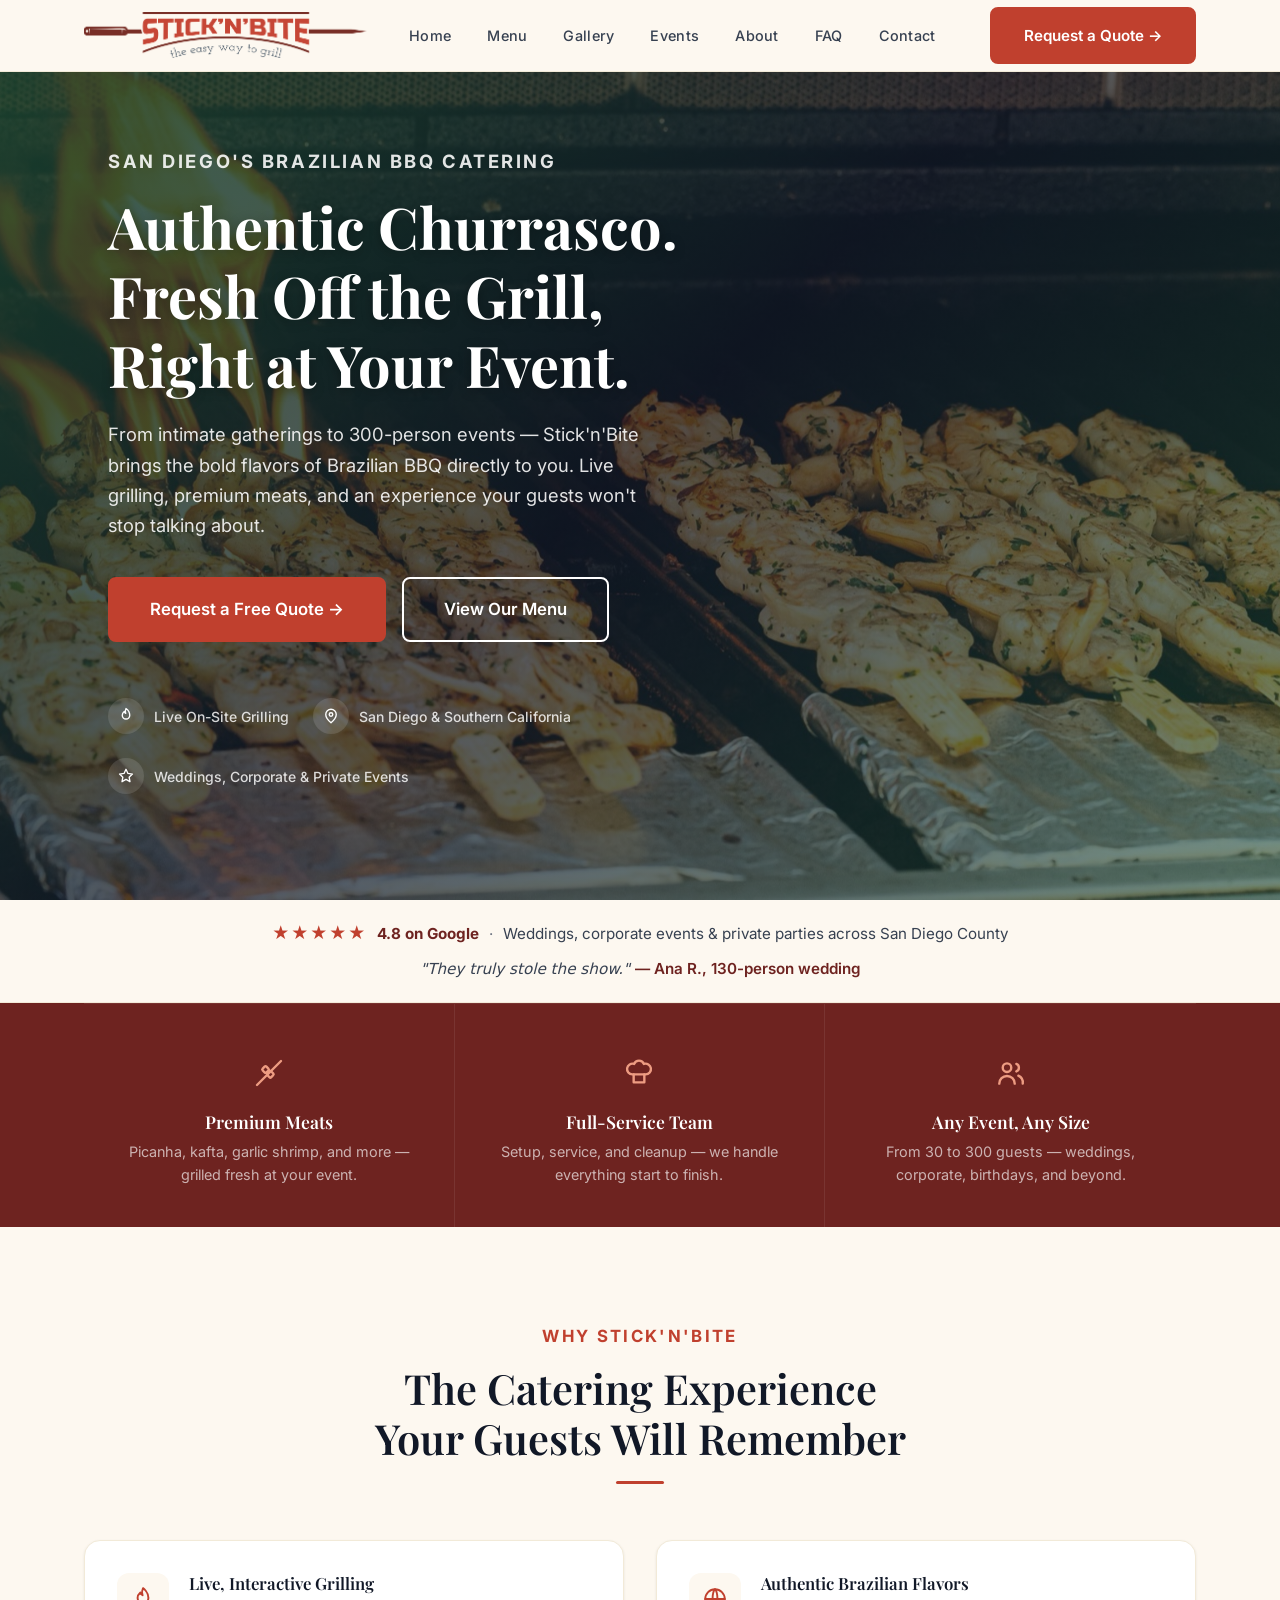
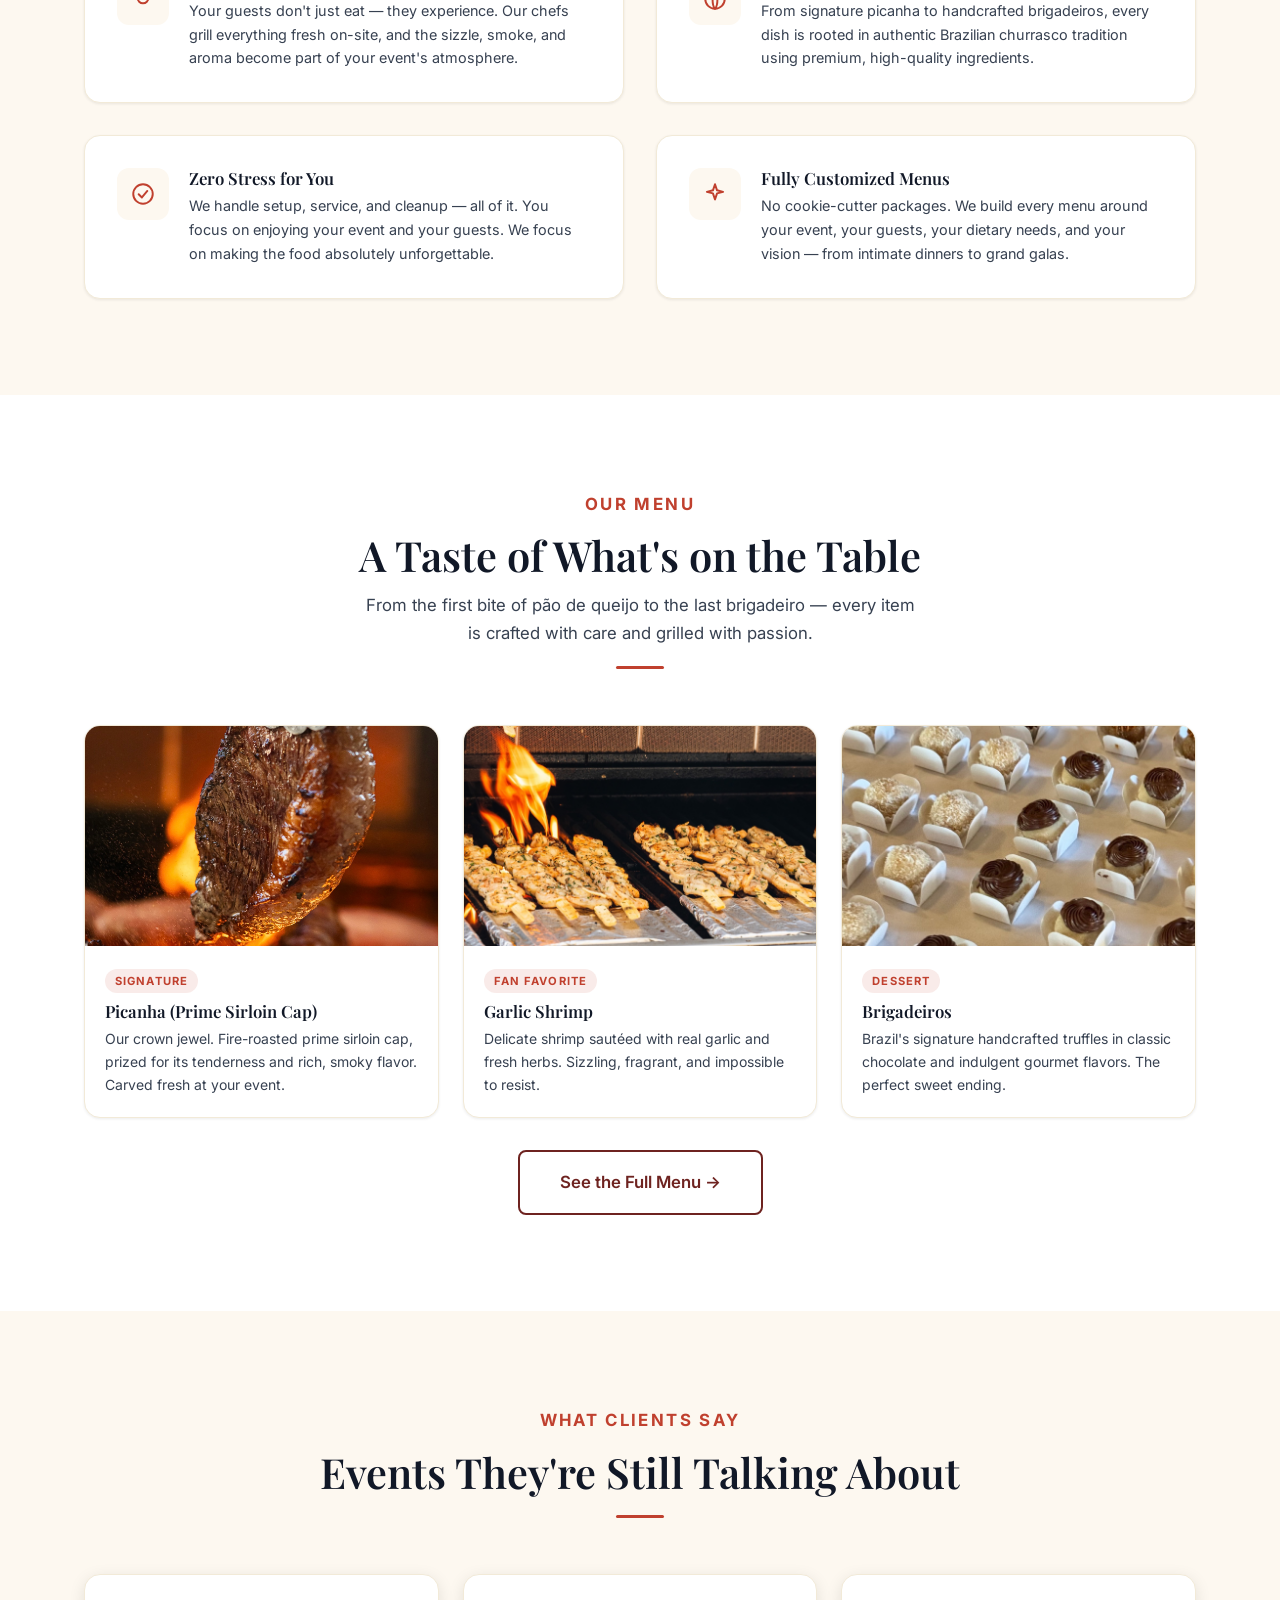
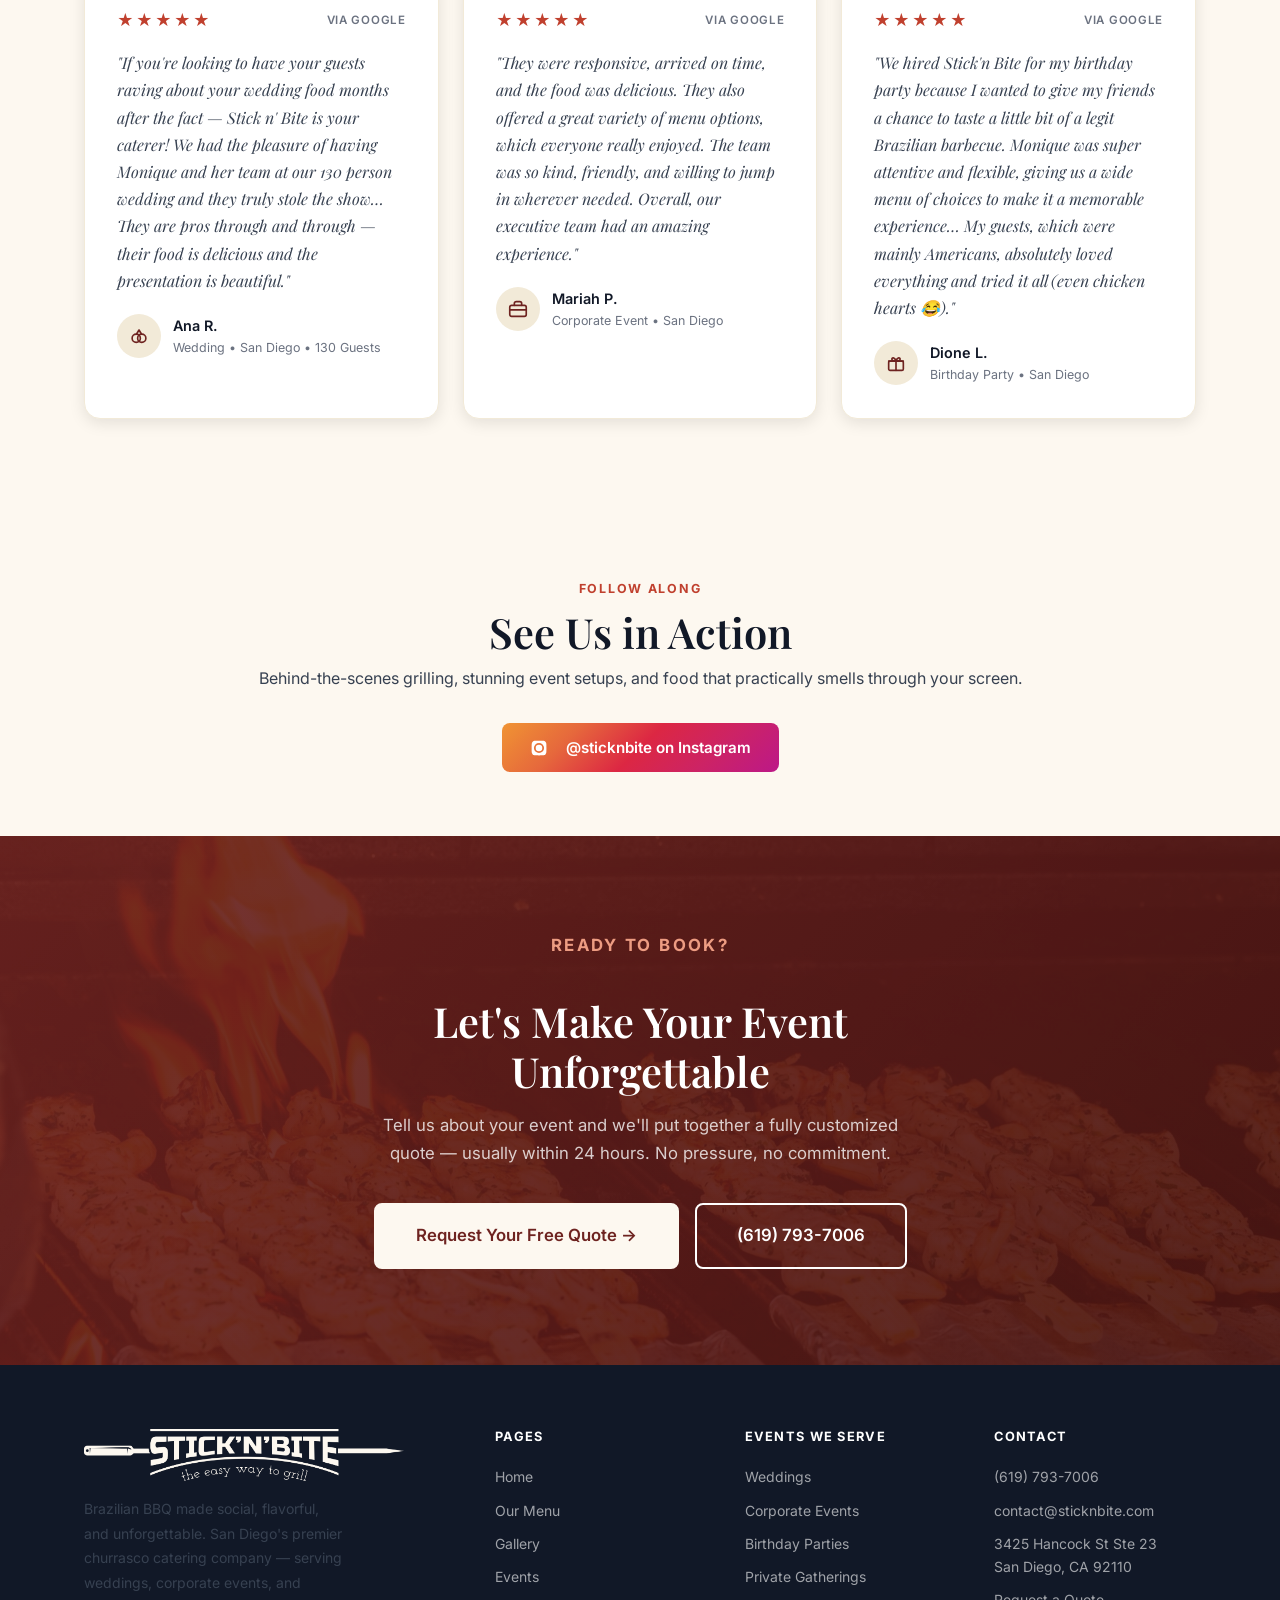
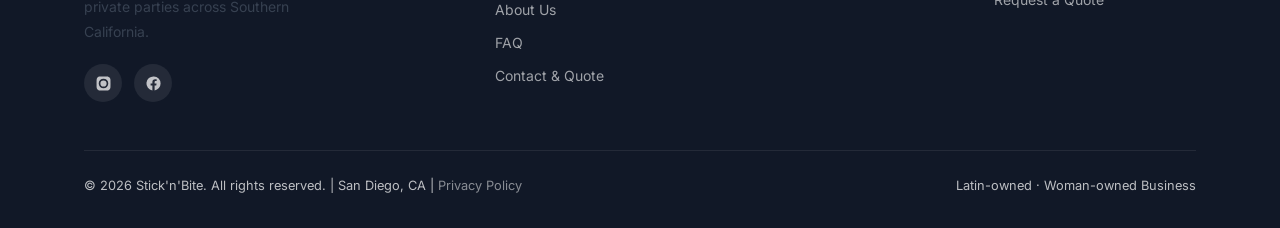
==== commit dd54c5d7: "Add privacy policy page and footer link" ====
--- a/index.html
+++ b/index.html
@@ -359,7 +359,7 @@
       </div>
     </div>
     <div class="footer-bottom">
-      <span>© 2025 Stick'n'Bite. All rights reserved. | San Diego, CA</span>
+      <span>© 2026 Stick'n'Bite. All rights reserved. | San Diego, CA | <a href="/privacy">Privacy Policy</a></span>
       <span>Latin-owned · Woman-owned Business</span>
     </div>
   </div>
--- a/style.css
+++ b/style.css
@@ -482,15 +482,16 @@
 /* === PRICING / PACKAGES === */
 .pricing-grid {
   display: grid;
-  grid-template-columns: repeat(3, 1fr);
-  gap: 24px;
+  /* minmax(0,…) so a long CTA can't widen its own column */
+  grid-template-columns: repeat(4, minmax(0, 1fr));
+  gap: 20px;
   align-items: stretch;
 }
 .price-card {
   background: var(--white);
   border: 1px solid var(--cream-dark);
   border-radius: var(--radius-lg);
-  padding: 40px 30px;
+  padding: 36px 24px;
   display: flex;
   flex-direction: column;
   text-align: center;
@@ -1028,6 +1029,14 @@
   margin-bottom: 10px;
 }
 .package-includes-col p { font-size: 0.925rem; margin: 0; }
+.package-includes-note {
+  grid-column: 1 / -1;
+  margin: 0;
+  padding-top: 18px;
+  border-top: 1px solid var(--cream-dark);
+  font-size: 0.875rem;
+  color: var(--gray);
+}
 
 /* === PROOF STRIP === */
 .proof-strip {
@@ -1185,6 +1194,7 @@
 
 /* === RESPONSIVE === */
 @media (max-width: 1024px) {
+  .pricing-grid       { grid-template-columns: repeat(2, minmax(0, 1fr)); }
   .why-grid           { grid-template-columns: 1fr; }
   .menu-preview-grid  { grid-template-columns: repeat(2, 1fr); }
   .testimonials-grid  { grid-template-columns: 1fr; gap: 16px; }
@@ -1212,6 +1222,7 @@
   .features-strip-inner { grid-template-columns: 1fr; }
   .feature-item { border-right: none; border-bottom: 1px solid rgba(255,255,255,0.08); }
   .feature-item:last-child { border-bottom: none; }
+  .pricing-grid       { grid-template-columns: 1fr; }
   .menu-preview-grid  { grid-template-columns: 1fr; }
   .menu-items-grid    { grid-template-columns: 1fr; }
   .package-includes   { grid-template-columns: 1fr; gap: 24px; padding: 24px; }
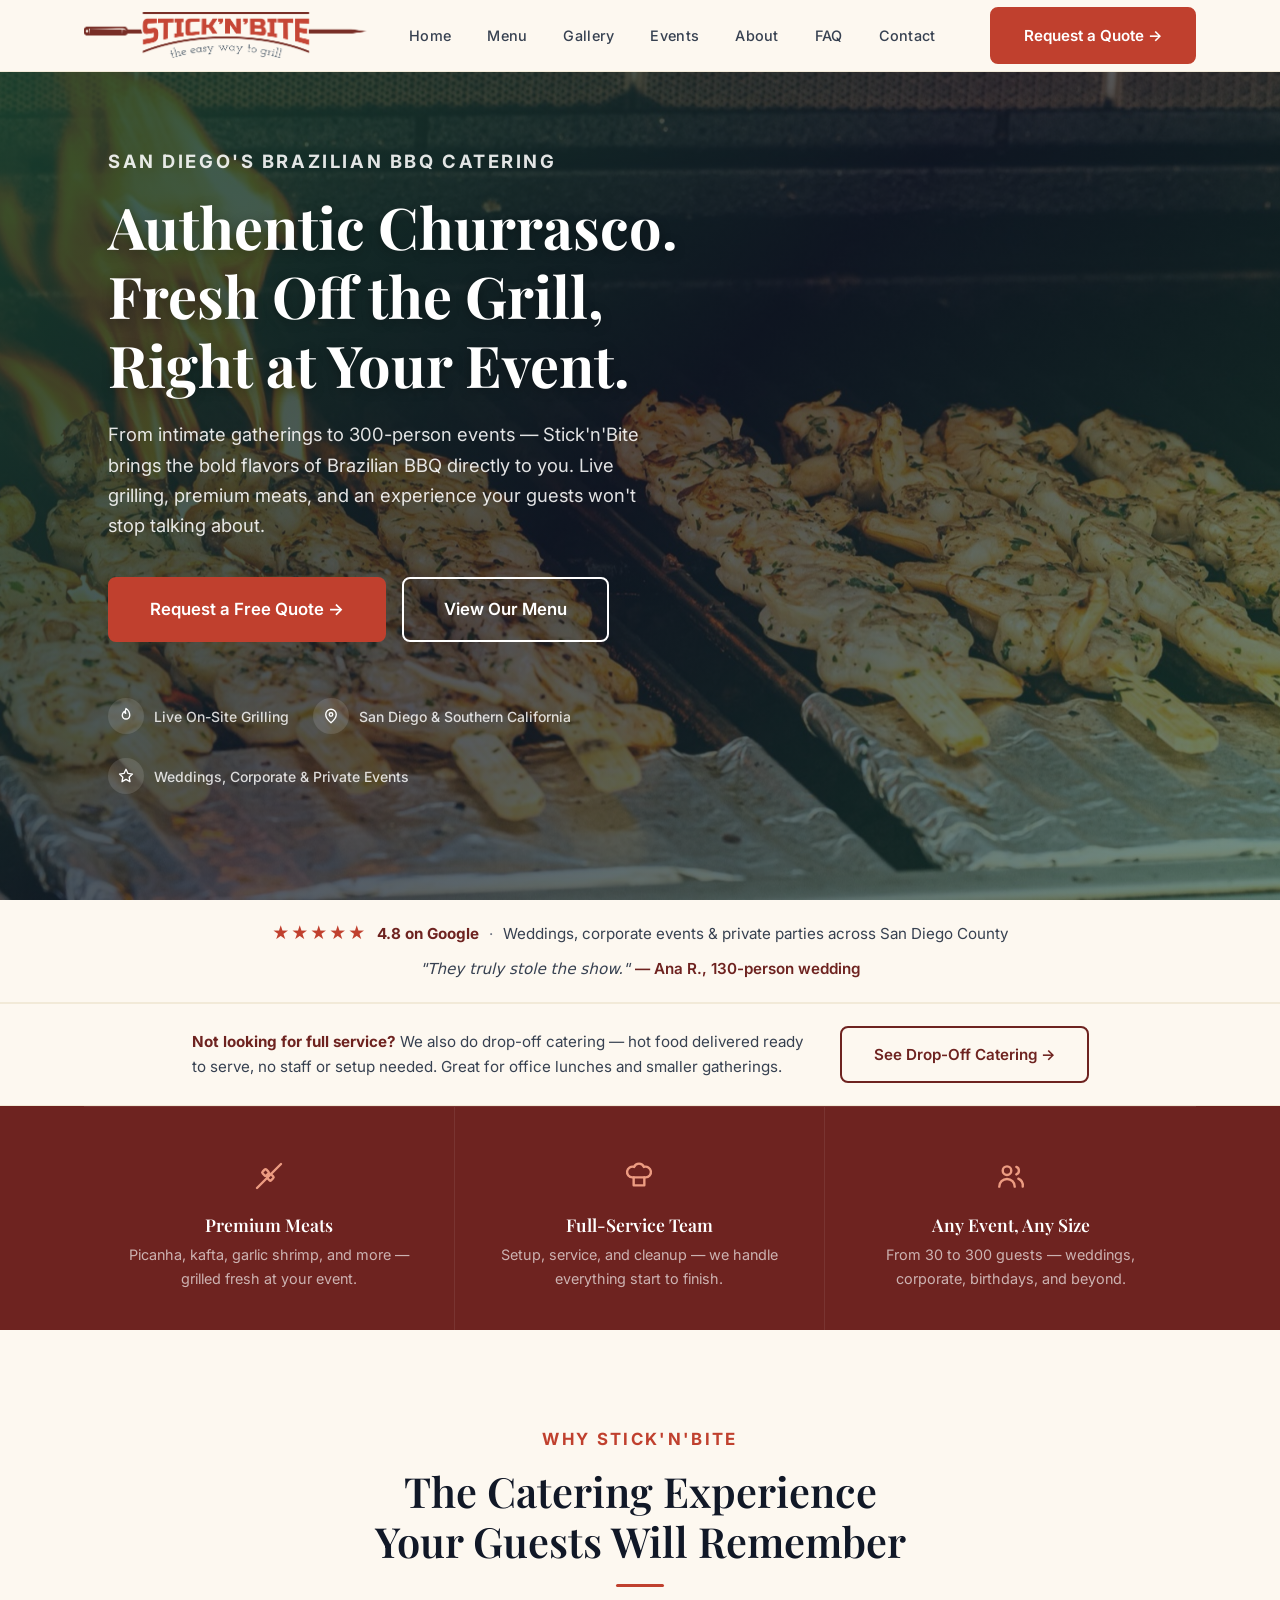
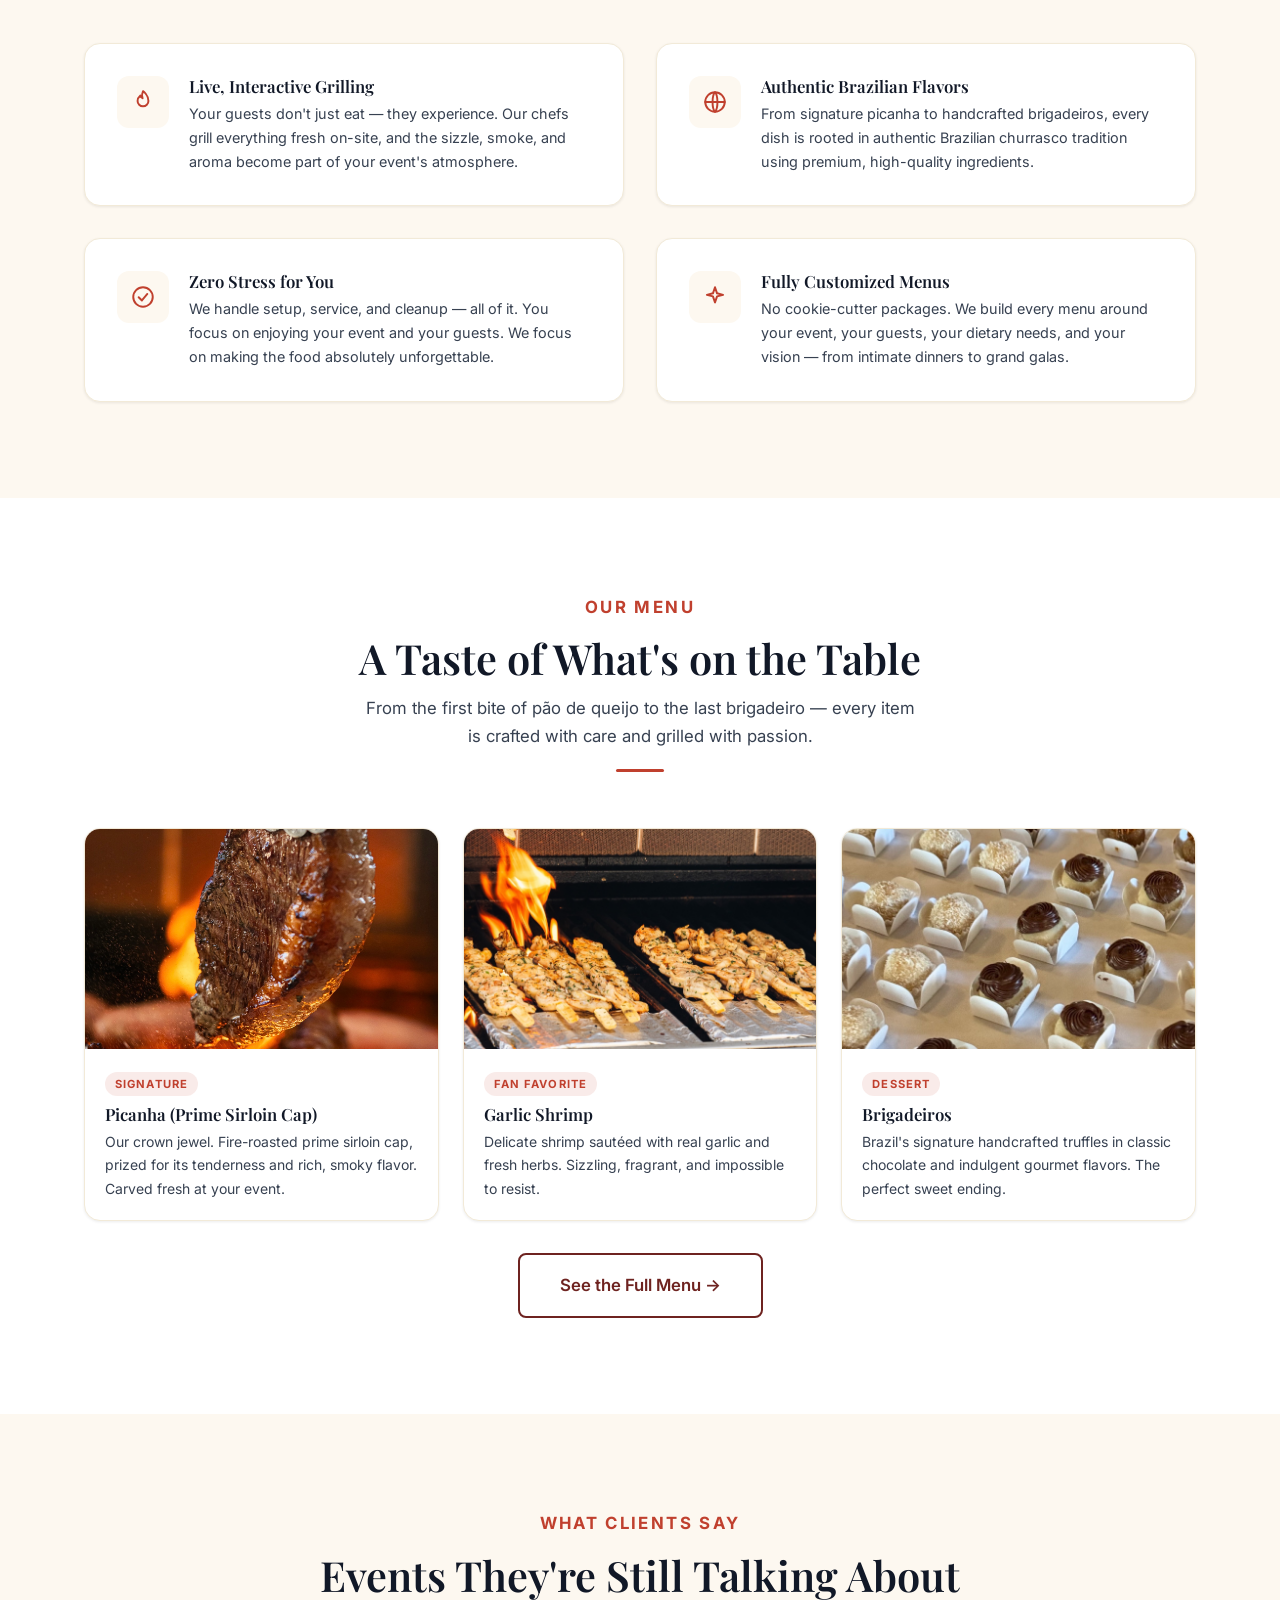
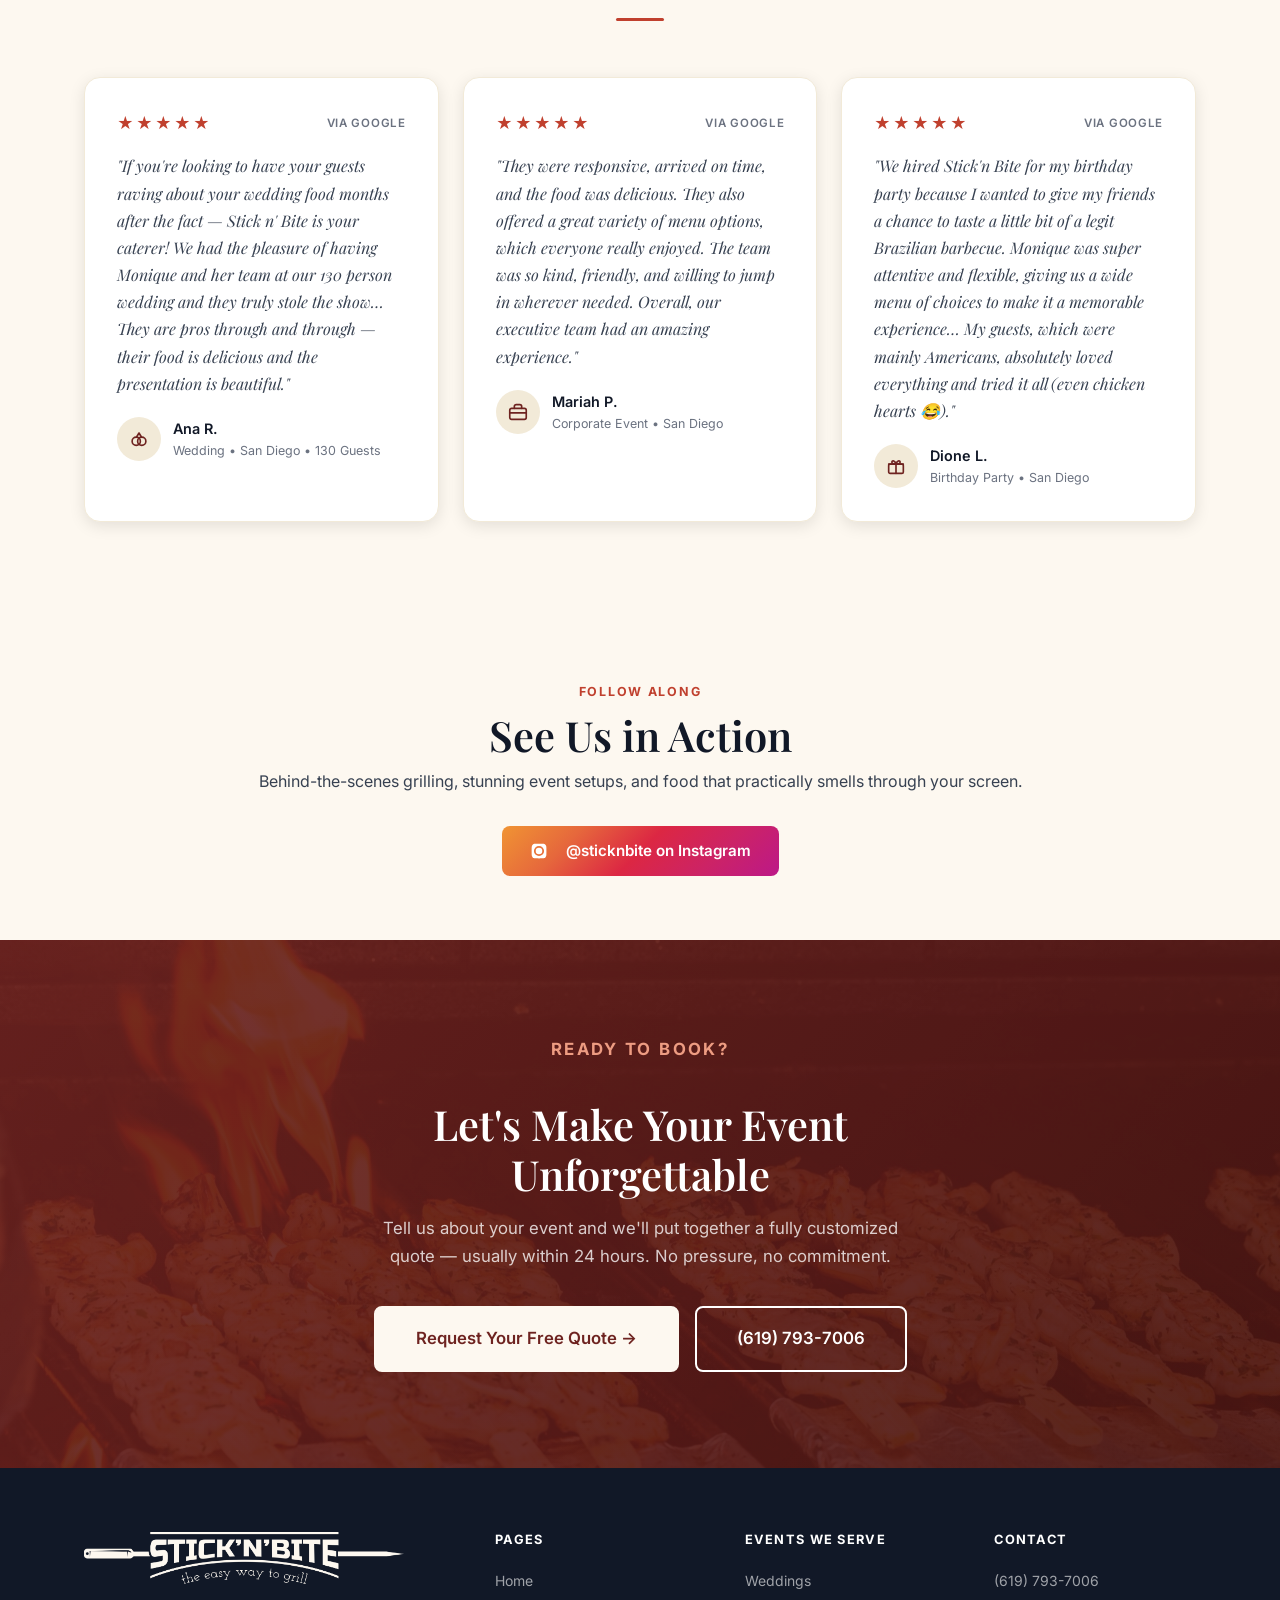
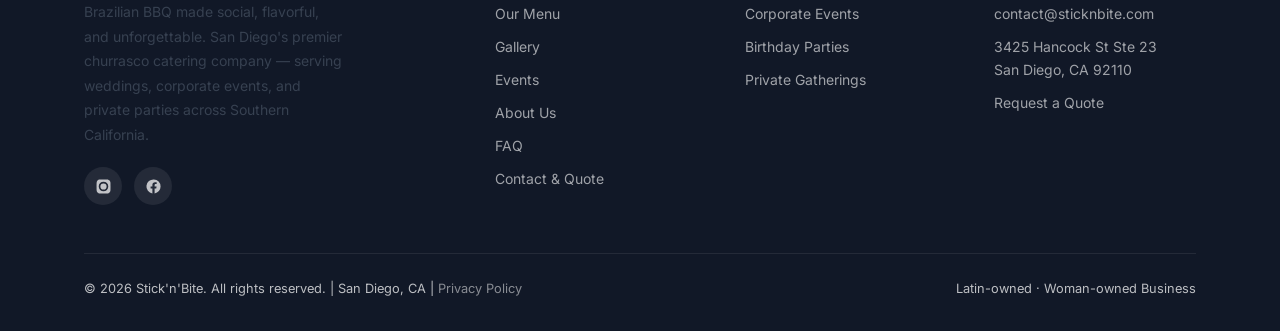
==== commit 9dd5cedc: "Surface drop-off catering on the homepage Visitors who don't want full service had no way to discove" ====
--- a/index.html
+++ b/index.html
@@ -145,6 +145,14 @@
   </div>
 </div>
 
+<!-- ===== DROP-OFF BANNER ===== -->
+<div class="dropoff-banner">
+  <div class="container">
+    <p><strong>Not looking for full service?</strong> We also do drop-off catering — hot food delivered ready to serve, no staff or setup needed. Great for office lunches and smaller gatherings.</p>
+    <a class="btn btn-outline-dark" href="/menu#dropoff">See Drop-Off Catering →</a>
+  </div>
+</div>
+
 <!-- ===== FEATURES STRIP ===== -->
 <div class="features-strip">
   <div class="container">
--- a/style.css
+++ b/style.css
@@ -483,15 +483,15 @@
 .pricing-grid {
   display: grid;
   /* minmax(0,…) so a long CTA can't widen its own column */
-  grid-template-columns: repeat(4, minmax(0, 1fr));
-  gap: 20px;
+  grid-template-columns: repeat(3, minmax(0, 1fr));
+  gap: 24px;
   align-items: stretch;
 }
 .price-card {
   background: var(--white);
   border: 1px solid var(--cream-dark);
   border-radius: var(--radius-lg);
-  padding: 36px 24px;
+  padding: 40px 30px;
   display: flex;
   flex-direction: column;
   text-align: center;
@@ -960,7 +960,7 @@
 .mobile-cta-bar { display: none; }
 
 /* Anchor targets clear the fixed nav when jumped to */
-#faq, #quoteForm { scroll-margin-top: calc(var(--nav-h) + 20px); }
+#faq, #quoteForm, #dropoff { scroll-margin-top: calc(var(--nav-h) + 20px); }
 
 /* === ADD-ONS === */
 .addons {
@@ -1003,6 +1003,85 @@
   color: var(--gold);
   font-weight: 700;
   flex-shrink: 0;
+}
+
+/* === DROP-OFF BANNER (homepage) === */
+.dropoff-banner {
+  background: var(--cream);
+  border-top: 1px solid var(--cream-dark);
+  border-bottom: 1px solid var(--cream-dark);
+  padding: 22px 0;
+}
+.dropoff-banner .container {
+  display: flex;
+  align-items: center;
+  justify-content: center;
+  flex-wrap: wrap;
+  gap: 16px 28px;
+}
+.dropoff-banner p {
+  margin: 0;
+  font-size: 0.95rem;
+  max-width: 620px;
+}
+.dropoff-banner strong { color: var(--green-dark); }
+.dropoff-banner .btn { white-space: nowrap; flex-shrink: 0; }
+
+/* === DROP-OFF CATERING === */
+.dropoff {
+  display: grid;
+  grid-template-columns: 300px minmax(0, 1fr);
+  gap: 36px;
+  align-items: center;
+  margin-top: 20px;
+  padding: 28px;
+  background: var(--white);
+  border: 1px solid var(--cream-dark);
+  border-radius: var(--radius-lg);
+}
+.dropoff-media img {
+  width: 100%;
+  height: 300px;
+  object-fit: cover;
+  border-radius: var(--radius);
+  box-shadow: var(--shadow-sm);
+}
+.dropoff-body .display-tag { display: block; margin-bottom: 8px; }
+.dropoff-body h3 { color: var(--green-dark); margin-bottom: 8px; }
+.dropoff-body > p { font-size: 0.925rem; margin-bottom: 18px; }
+.dropoff-body .dropoff-lead {
+  font-size: 0.95rem;
+  font-weight: 600;
+  color: var(--green-dark);
+  margin-bottom: 10px;
+}
+.dropoff-facts {
+  display: flex;
+  flex-wrap: wrap;
+  gap: 10px;
+  margin-bottom: 22px;
+}
+.dropoff-facts li {
+  background: var(--cream);
+  border: 1px solid var(--cream-dark);
+  border-radius: 100px;
+  padding: 7px 16px;
+  font-size: 0.85rem;
+  color: var(--gray-dark);
+}
+.dropoff-facts strong { color: var(--green-dark); }
+.dropoff-excluded {
+  font-size: 0.875rem;
+  color: var(--gray-dark);
+  margin: 0 0 22px;
+  padding-left: 14px;
+  border-left: 3px solid var(--cream-dark);
+}
+.dropoff-excluded strong { color: var(--green-dark); }
+.dropoff-note {
+  margin: 14px 0 0;
+  font-size: 0.8rem;
+  color: var(--gray);
 }
 
 /* === STICKY MOBILE CTA BAR === */
@@ -1029,14 +1108,6 @@
   margin-bottom: 10px;
 }
 .package-includes-col p { font-size: 0.925rem; margin: 0; }
-.package-includes-note {
-  grid-column: 1 / -1;
-  margin: 0;
-  padding-top: 18px;
-  border-top: 1px solid var(--cream-dark);
-  font-size: 0.875rem;
-  color: var(--gray);
-}
 
 /* === PROOF STRIP === */
 .proof-strip {
@@ -1227,6 +1298,8 @@
   .menu-items-grid    { grid-template-columns: 1fr; }
   .package-includes   { grid-template-columns: 1fr; gap: 24px; padding: 24px; }
   .addons             { grid-template-columns: 1fr; gap: 22px; padding: 22px; }
+  .dropoff            { grid-template-columns: 1fr; gap: 22px; padding: 22px; }
+  .dropoff-media img  { height: 220px; }
   .addons-media img   { height: 240px; }
   .addons-list        { grid-template-columns: 1fr; }
   .events-grid        { grid-template-columns: 1fr; }
